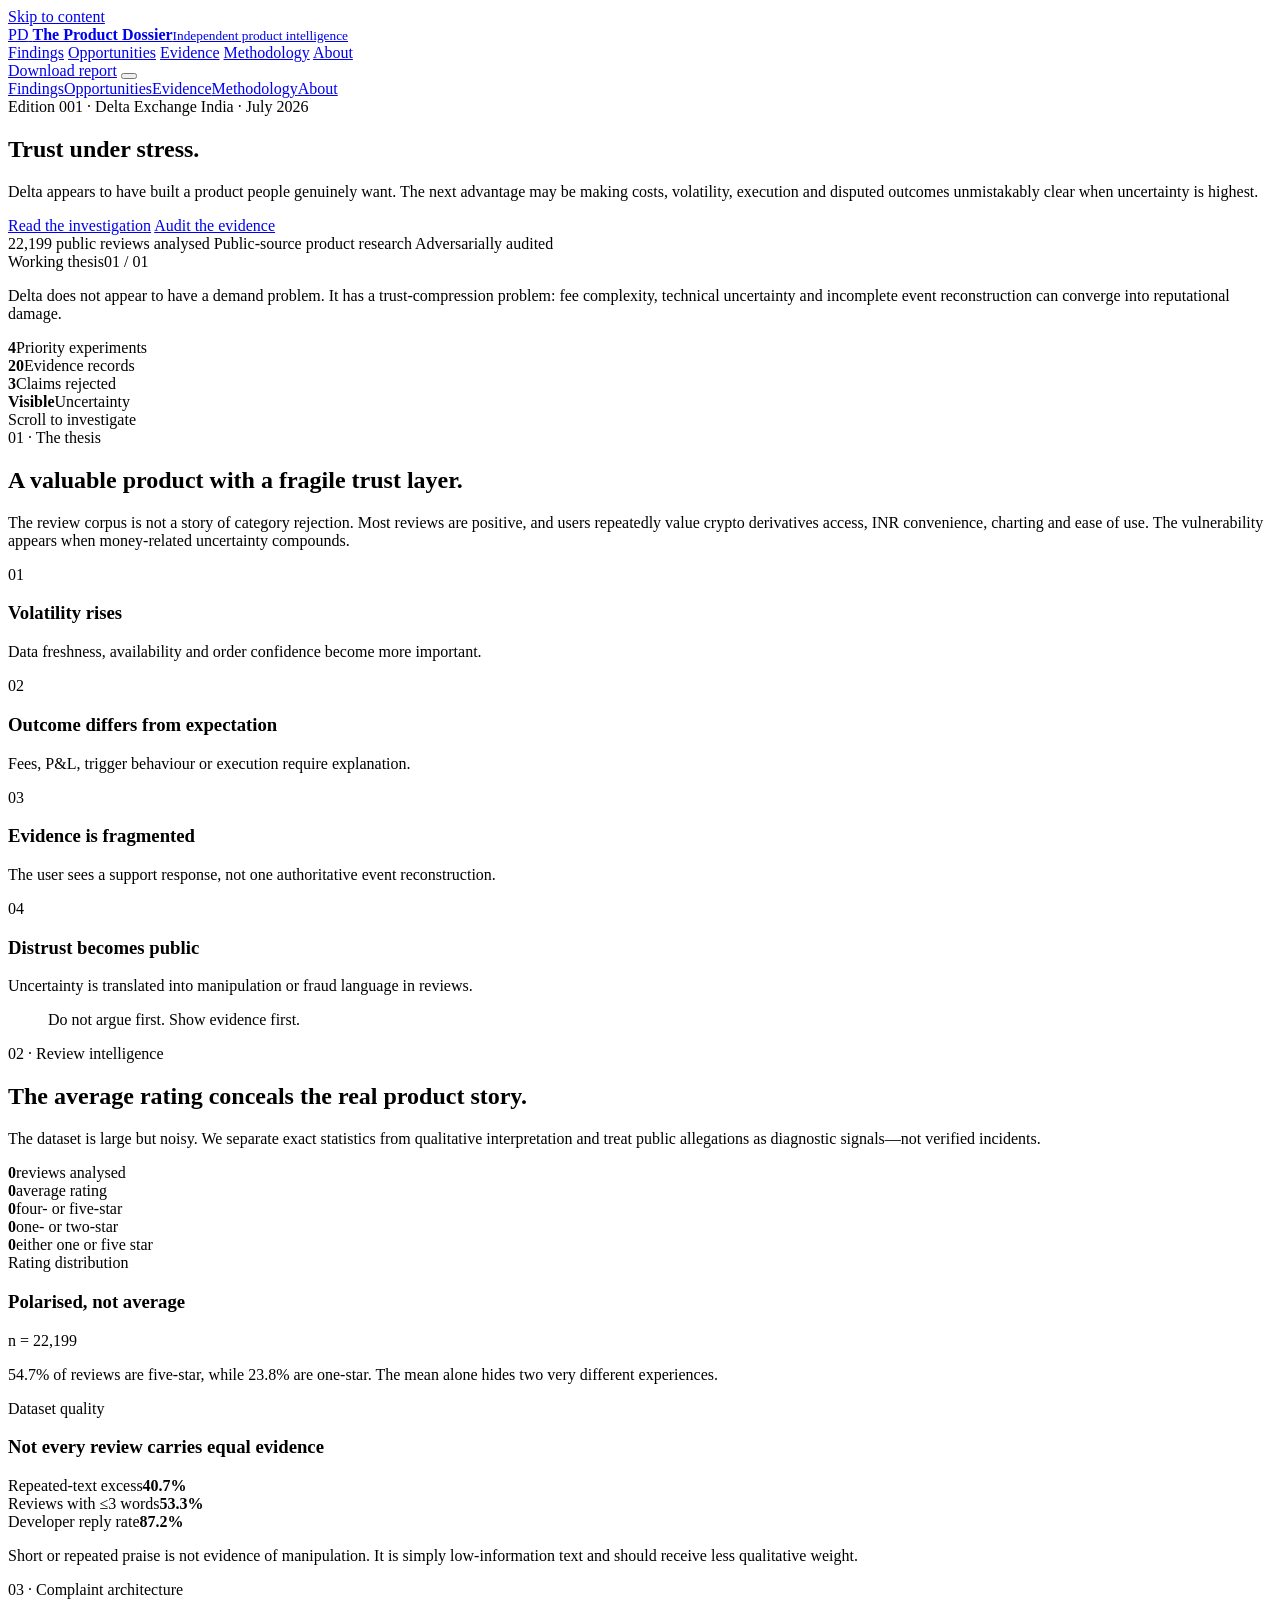
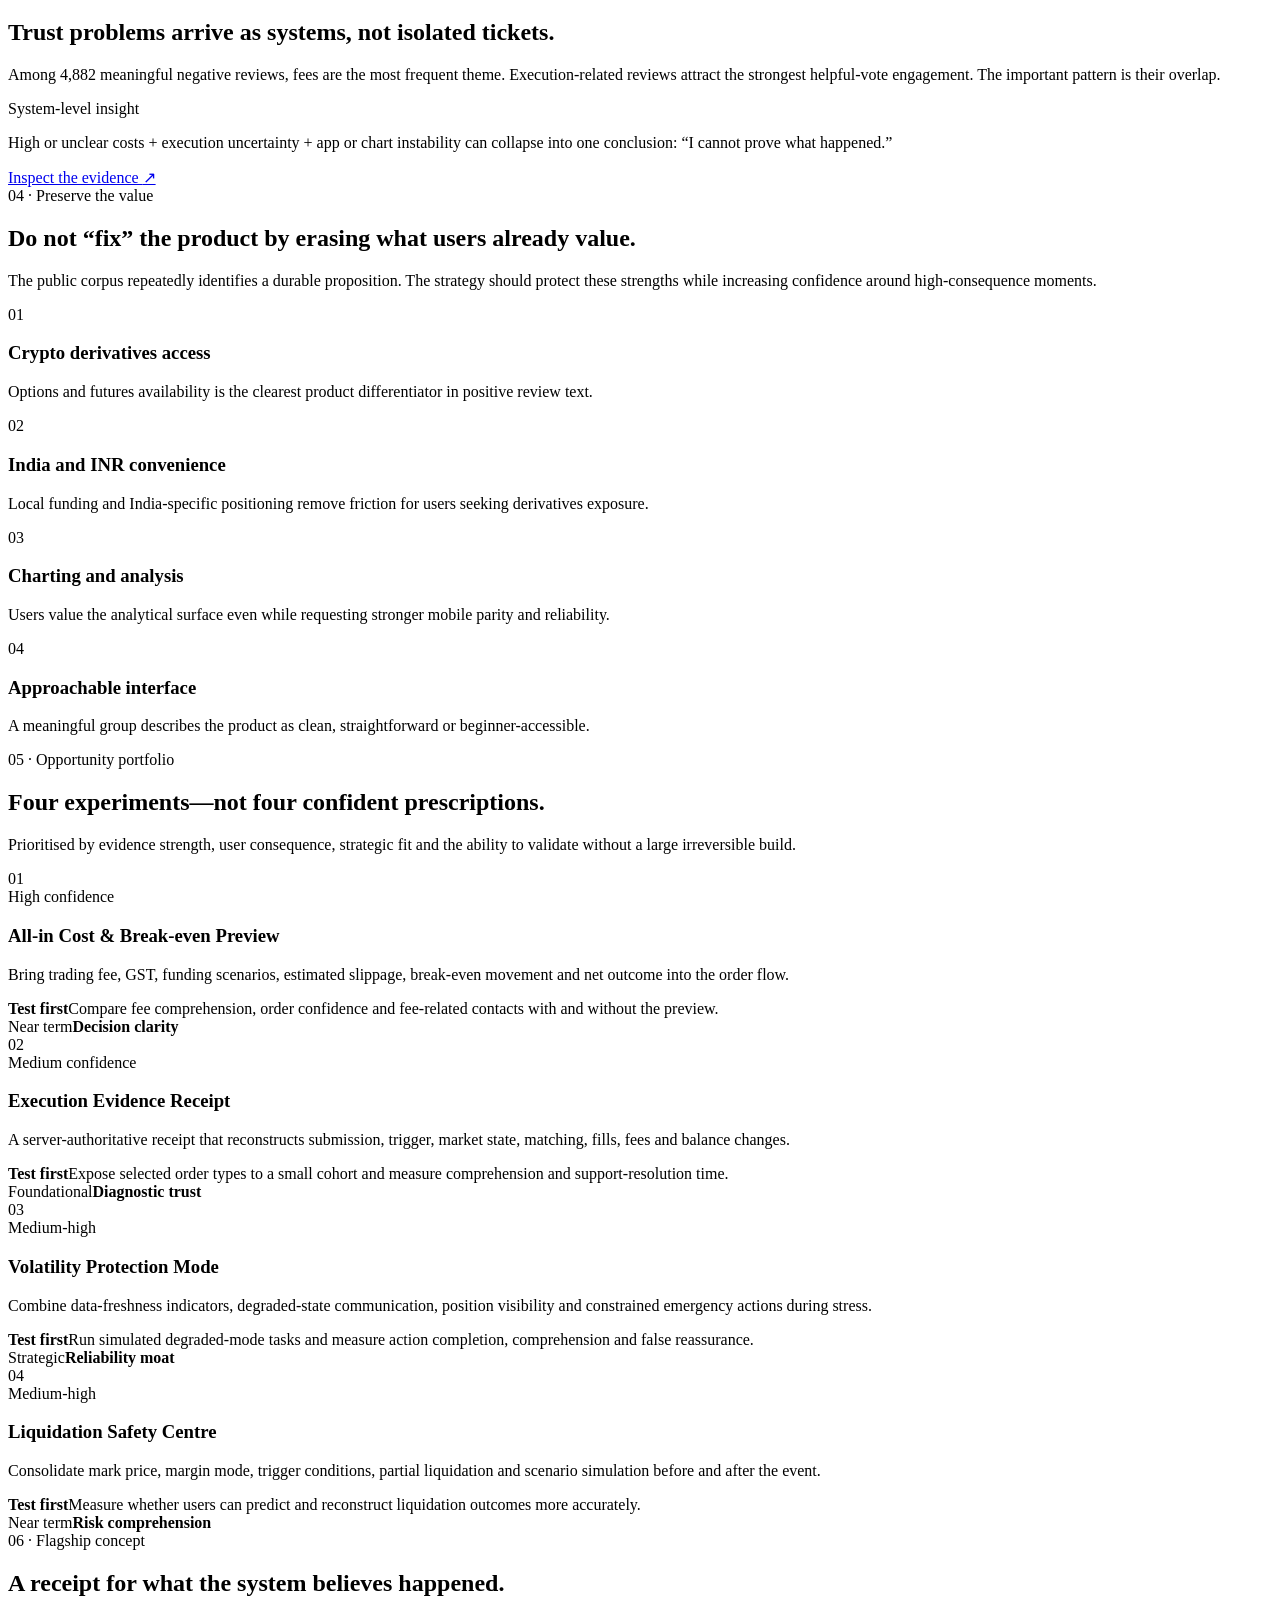
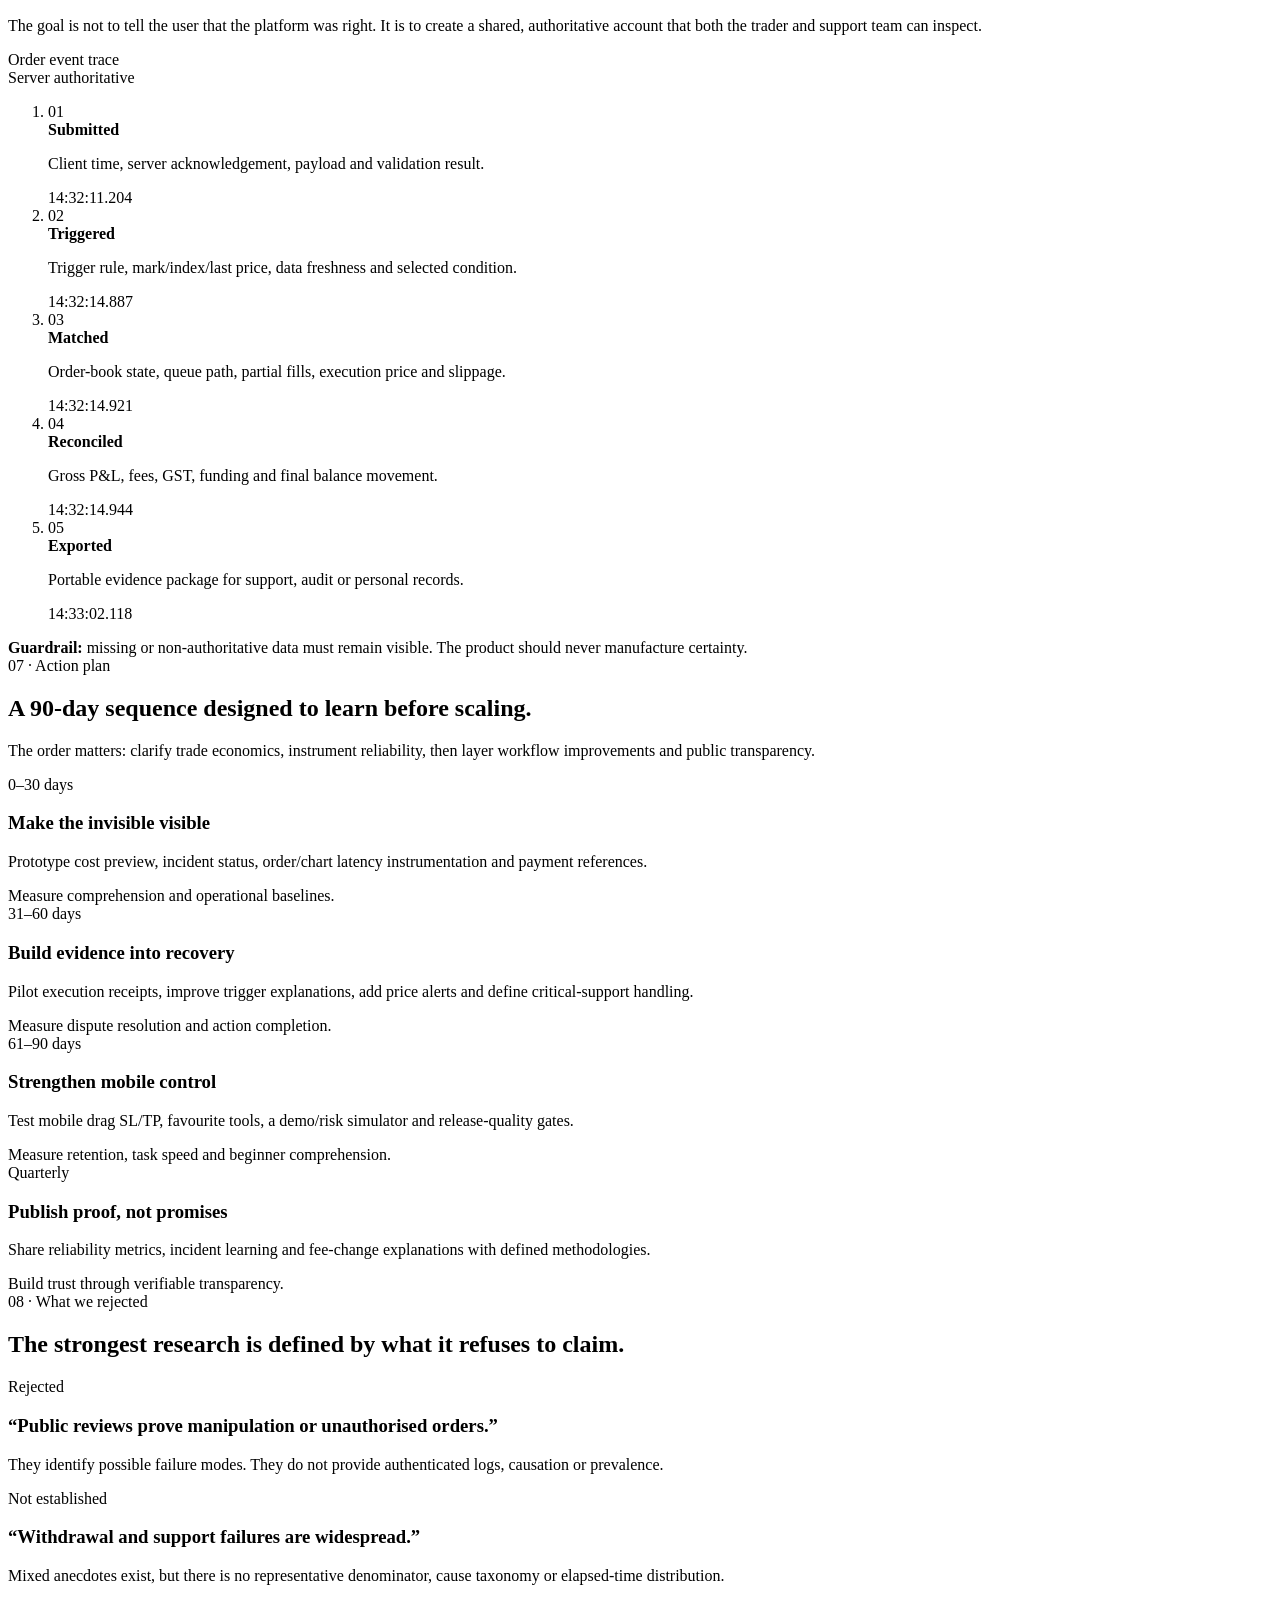
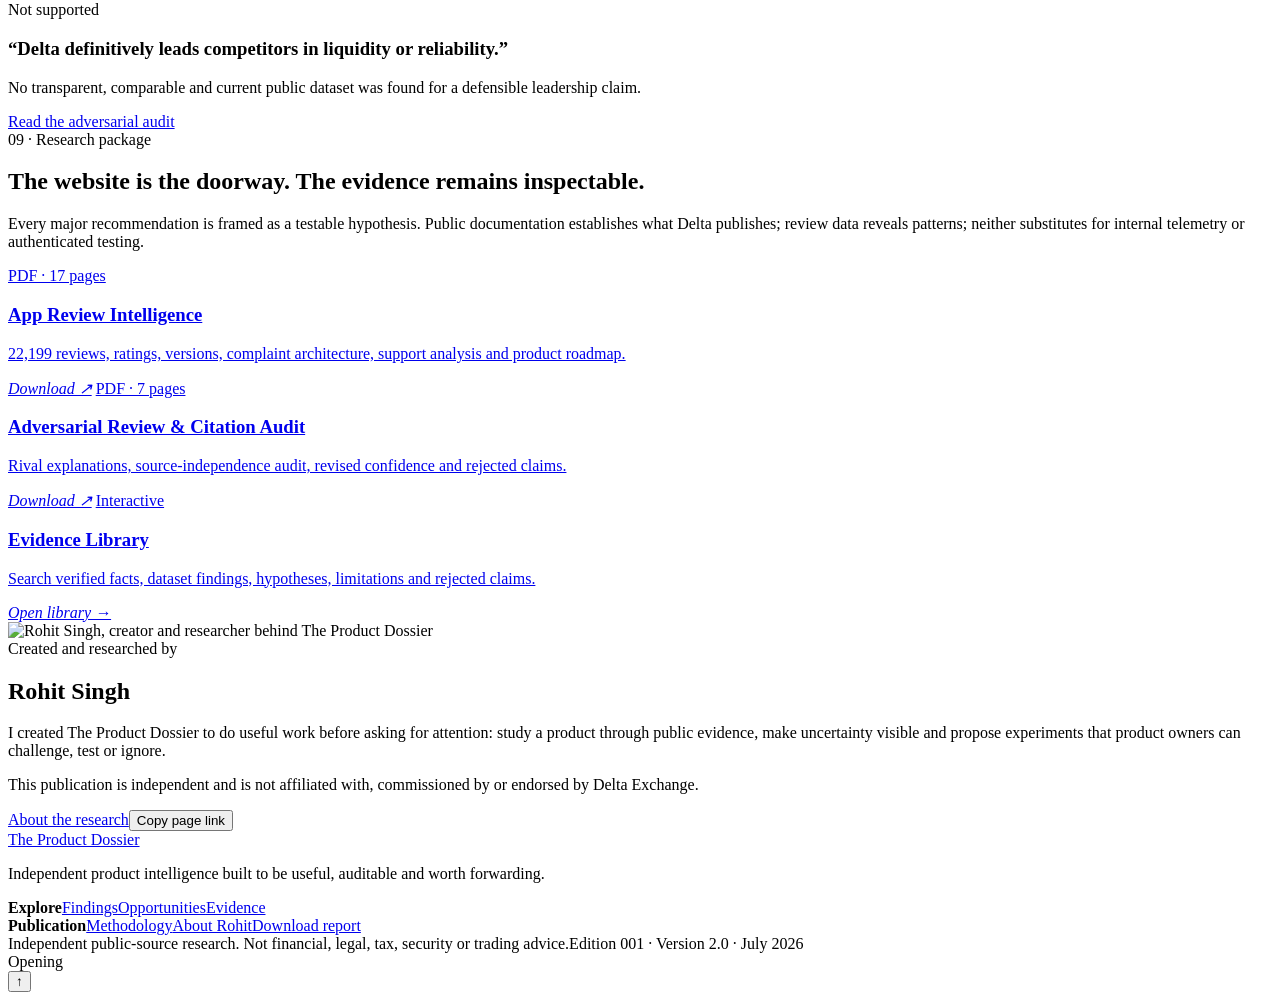
==== index.html @ c5f2a573 "Add files via upload" ====
<!doctype html>
<html lang="en">
<head>
  <meta charset="utf-8">
  <meta name="viewport" content="width=device-width, initial-scale=1">
  <title>Trust Under Stress — Delta Exchange India | The Product Dossier</title>
  <meta name="description" content="An evidence-first product investigation into Delta Exchange India: 22,199 app reviews, public product documentation and an adversarial citation audit.">
  <meta name="theme-color" content="#111416">
  <meta property="og:type" content="article">
  <meta property="og:title" content="Trust Under Stress — Delta Exchange India">
  <meta property="og:description" content="The next moat may be a trust layer that explains costs, volatility, execution and disputed outcomes.">
  <meta property="og:image" content="assets/images/social-card.jpg">
  <meta name="twitter:card" content="summary_large_image">
  <link rel="icon" href="assets/images/favicon.svg" type="image/svg+xml">
  <link rel="stylesheet" href="assets/css/styles.css">
</head>
<body class="edition-page">
  <a class="skip-link" href="#main">Skip to content</a>
  <div class="reading-progress" aria-hidden="true"><span></span></div>

  <header class="site-header" data-header>
    <div class="container header-inner">
      <a class="brand" href="index.html" aria-label="The Product Dossier home">
        <span class="brand-mark">PD</span>
        <span class="brand-copy"><strong>The Product Dossier</strong><small>Independent product intelligence</small></span>
      </a>
      <nav class="desktop-nav" aria-label="Primary navigation">
        <a href="#findings">Findings</a>
        <a href="#opportunities">Opportunities</a>
        <a href="evidence.html">Evidence</a>
        <a href="methodology.html">Methodology</a>
        <a href="about.html">About</a>
      </nav>
      <div class="header-actions">
        <a class="button button-quiet small" href="downloads/delta-exchange-app-review-intelligence.pdf">Download report</a>
        <button class="menu-button" type="button" aria-label="Open navigation" aria-expanded="false" data-menu-button><span></span><span></span></button>
      </div>
    </div>
  </header>
  <nav class="mobile-menu" aria-label="Mobile navigation" data-mobile-menu>
    <a href="#findings">Findings</a><a href="#opportunities">Opportunities</a><a href="evidence.html">Evidence</a><a href="methodology.html">Methodology</a><a href="about.html">About</a>
  </nav>

  <main id="main">
    <section class="hero hero-edition" id="top" data-section="Opening">
      <div class="hero-noise" aria-hidden="true"></div>
      <div class="hero-orbit orbit-one" aria-hidden="true"></div>
      <div class="hero-orbit orbit-two" aria-hidden="true"></div>
      <div class="container hero-grid">
        <div class="hero-copy">
          <div class="overline reveal">Edition 001 · Delta Exchange India · July 2026</div>
          <h1 class="hero-title" data-split-text>Trust under stress.</h1>
          <p class="hero-deck reveal">Delta appears to have built a product people genuinely want. The next advantage may be making costs, volatility, execution and disputed outcomes unmistakably clear when uncertainty is highest.</p>
          <div class="hero-actions reveal">
            <a class="button button-primary magnetic" href="#thesis">Read the investigation</a>
            <a class="button button-ghost" href="evidence.html">Audit the evidence</a>
          </div>
          <div class="hero-meta reveal">
            <span>22,199 public reviews analysed</span>
            <span>Public-source product research</span>
            <span>Adversarially audited</span>
          </div>
        </div>
        <aside class="hero-dossier-card reveal" aria-label="Edition summary">
          <div class="card-topline"><span>Working thesis</span><span>01 / 01</span></div>
          <p>Delta does not appear to have a demand problem. It has a trust-compression problem: fee complexity, technical uncertainty and incomplete event reconstruction can converge into reputational damage.</p>
          <div class="mini-grid">
            <div><strong>4</strong><span>Priority experiments</span></div>
            <div><strong>20</strong><span>Evidence records</span></div>
            <div><strong>3</strong><span>Claims rejected</span></div>
            <div><strong>Visible</strong><span>Uncertainty</span></div>
          </div>
        </aside>
      </div>
      <div class="scroll-cue"><span>Scroll to investigate</span><i></i></div>
    </section>

    <section class="section thesis-section" id="thesis" data-section="Thesis">
      <div class="container section-grid">
        <div class="section-label reveal">01 · The thesis</div>
        <div>
          <h2 class="display-heading reveal">A valuable product with a fragile trust layer.</h2>
          <p class="section-lede reveal">The review corpus is not a story of category rejection. Most reviews are positive, and users repeatedly value crypto derivatives access, INR convenience, charting and ease of use. The vulnerability appears when money-related uncertainty compounds.</p>
          <div class="thesis-chain" data-chain>
            <article class="chain-step reveal"><span>01</span><h3>Volatility rises</h3><p>Data freshness, availability and order confidence become more important.</p></article>
            <article class="chain-step reveal"><span>02</span><h3>Outcome differs from expectation</h3><p>Fees, P&amp;L, trigger behaviour or execution require explanation.</p></article>
            <article class="chain-step reveal"><span>03</span><h3>Evidence is fragmented</h3><p>The user sees a support response, not one authoritative event reconstruction.</p></article>
            <article class="chain-step reveal"><span>04</span><h3>Distrust becomes public</h3><p>Uncertainty is translated into manipulation or fraud language in reviews.</p></article>
          </div>
          <blockquote class="pull-quote reveal">Do not argue first. Show evidence first.</blockquote>
        </div>
      </div>
    </section>

    <section class="section data-section dark-section" id="findings" data-section="Evidence">
      <div class="container">
        <div class="section-intro split-intro">
          <div><div class="section-label light reveal">02 · Review intelligence</div><h2 class="display-heading light reveal">The average rating conceals the real product story.</h2></div>
          <p class="section-copy light-soft reveal">The dataset is large but noisy. We separate exact statistics from qualitative interpretation and treat public allegations as diagnostic signals—not verified incidents.</p>
        </div>
        <div class="stat-marquee" aria-label="Key review statistics">
          <article class="stat-card reveal"><strong data-count="22199">0</strong><span>reviews analysed</span></article>
          <article class="stat-card reveal"><strong data-count="3.69" data-decimals="2">0</strong><span>average rating</span></article>
          <article class="stat-card reveal"><strong data-count="65.7" data-suffix="%" data-decimals="1">0</strong><span>four- or five-star</span></article>
          <article class="stat-card reveal"><strong data-count="28" data-suffix="%" data-decimals="1">0</strong><span>one- or two-star</span></article>
          <article class="stat-card reveal"><strong data-count="78.4" data-suffix="%" data-decimals="1">0</strong><span>either one or five star</span></article>
        </div>

        <div class="chart-grid">
          <article class="data-card reveal">
            <div class="data-card-head"><div><span class="eyebrow">Rating distribution</span><h3>Polarised, not average</h3></div><span class="data-note">n = 22,199</span></div>
            <div class="rating-chart" data-rating-chart aria-label="Rating distribution chart"></div>
            <p>54.7% of reviews are five-star, while 23.8% are one-star. The mean alone hides two very different experiences.</p>
          </article>
          <article class="data-card reveal">
            <div class="data-card-head"><div><span class="eyebrow">Dataset quality</span><h3>Not every review carries equal evidence</h3></div></div>
            <div class="quality-meters">
              <div><span>Repeated-text excess</span><strong>40.7%</strong><i style="--value:40.7%"></i></div>
              <div><span>Reviews with ≤3 words</span><strong>53.3%</strong><i style="--value:53.3%"></i></div>
              <div><span>Developer reply rate</span><strong>87.2%</strong><i style="--value:87.2%"></i></div>
            </div>
            <p>Short or repeated praise is not evidence of manipulation. It is simply low-information text and should receive less qualitative weight.</p>
          </article>
        </div>
      </div>
    </section>

    <section class="section complaint-section" data-section="Complaint map">
      <div class="container section-grid">
        <div class="section-label reveal">03 · Complaint architecture</div>
        <div>
          <h2 class="display-heading reveal">Trust problems arrive as systems, not isolated tickets.</h2>
          <p class="section-lede reveal">Among 4,882 meaningful negative reviews, fees are the most frequent theme. Execution-related reviews attract the strongest helpful-vote engagement. The important pattern is their overlap.</p>
          <div class="complaint-layout">
            <div class="complaint-bars reveal" data-complaint-chart></div>
            <aside class="system-insight reveal">
              <span class="eyebrow">System-level insight</span>
              <p>High or unclear costs + execution uncertainty + app or chart instability can collapse into one conclusion: “I cannot prove what happened.”</p>
              <a href="evidence.html?category=Dataset" class="text-link">Inspect the evidence <span>↗</span></a>
            </aside>
          </div>
        </div>
      </div>
    </section>

    <section class="section strengths-section" data-section="Strengths">
      <div class="container">
        <div class="section-intro split-intro">
          <div><div class="section-label reveal">04 · Preserve the value</div><h2 class="display-heading reveal">Do not “fix” the product by erasing what users already value.</h2></div>
          <p class="section-copy reveal">The public corpus repeatedly identifies a durable proposition. The strategy should protect these strengths while increasing confidence around high-consequence moments.</p>
        </div>
        <div class="strength-grid">
          <article class="strength-card reveal"><span>01</span><h3>Crypto derivatives access</h3><p>Options and futures availability is the clearest product differentiator in positive review text.</p></article>
          <article class="strength-card reveal"><span>02</span><h3>India and INR convenience</h3><p>Local funding and India-specific positioning remove friction for users seeking derivatives exposure.</p></article>
          <article class="strength-card reveal"><span>03</span><h3>Charting and analysis</h3><p>Users value the analytical surface even while requesting stronger mobile parity and reliability.</p></article>
          <article class="strength-card reveal"><span>04</span><h3>Approachable interface</h3><p>A meaningful group describes the product as clean, straightforward or beginner-accessible.</p></article>
        </div>
      </div>
    </section>

    <section class="section opportunities-section dark-section" id="opportunities" data-section="Opportunities">
      <div class="container">
        <div class="section-intro split-intro">
          <div><div class="section-label light reveal">05 · Opportunity portfolio</div><h2 class="display-heading light reveal">Four experiments—not four confident prescriptions.</h2></div>
          <p class="section-copy light-soft reveal">Prioritised by evidence strength, user consequence, strategic fit and the ability to validate without a large irreversible build.</p>
        </div>
        <div class="opportunity-stack">
          <article class="opportunity-card reveal" data-accent="copper">
            <div class="opp-number">01</div>
            <div class="opp-copy"><div class="confidence-pill high">High confidence</div><h3>All-in Cost &amp; Break-even Preview</h3><p>Bring trading fee, GST, funding scenarios, estimated slippage, break-even movement and net outcome into the order flow.</p><div class="opp-test"><strong>Test first</strong><span>Compare fee comprehension, order confidence and fee-related contacts with and without the preview.</span></div></div>
            <aside><span>Near term</span><strong>Decision clarity</strong></aside>
          </article>
          <article class="opportunity-card reveal" data-accent="teal" id="integrity-receipt">
            <div class="opp-number">02</div>
            <div class="opp-copy"><div class="confidence-pill medium">Medium confidence</div><h3>Execution Evidence Receipt</h3><p>A server-authoritative receipt that reconstructs submission, trigger, market state, matching, fills, fees and balance changes.</p><div class="opp-test"><strong>Test first</strong><span>Expose selected order types to a small cohort and measure comprehension and support-resolution time.</span></div></div>
            <aside><span>Foundational</span><strong>Diagnostic trust</strong></aside>
          </article>
          <article class="opportunity-card reveal" data-accent="blue">
            <div class="opp-number">03</div>
            <div class="opp-copy"><div class="confidence-pill medium-high">Medium-high</div><h3>Volatility Protection Mode</h3><p>Combine data-freshness indicators, degraded-state communication, position visibility and constrained emergency actions during stress.</p><div class="opp-test"><strong>Test first</strong><span>Run simulated degraded-mode tasks and measure action completion, comprehension and false reassurance.</span></div></div>
            <aside><span>Strategic</span><strong>Reliability moat</strong></aside>
          </article>
          <article class="opportunity-card reveal" data-accent="amber">
            <div class="opp-number">04</div>
            <div class="opp-copy"><div class="confidence-pill medium-high">Medium-high</div><h3>Liquidation Safety Centre</h3><p>Consolidate mark price, margin mode, trigger conditions, partial liquidation and scenario simulation before and after the event.</p><div class="opp-test"><strong>Test first</strong><span>Measure whether users can predict and reconstruct liquidation outcomes more accurately.</span></div></div>
            <aside><span>Near term</span><strong>Risk comprehension</strong></aside>
          </article>
        </div>
      </div>
    </section>

    <section class="section receipt-section" data-section="Flagship concept">
      <div class="container section-grid">
        <div class="section-label reveal">06 · Flagship concept</div>
        <div>
          <h2 class="display-heading reveal">A receipt for what the system believes happened.</h2>
          <p class="section-lede reveal">The goal is not to tell the user that the platform was right. It is to create a shared, authoritative account that both the trader and support team can inspect.</p>
          <div class="receipt-demo reveal" data-receipt>
            <div class="receipt-head"><div><span class="status-dot"></span>Order event trace</div><span>Server authoritative</span></div>
            <ol class="receipt-timeline">
              <li><span>01</span><div><strong>Submitted</strong><p>Client time, server acknowledgement, payload and validation result.</p></div><time>14:32:11.204</time></li>
              <li><span>02</span><div><strong>Triggered</strong><p>Trigger rule, mark/index/last price, data freshness and selected condition.</p></div><time>14:32:14.887</time></li>
              <li><span>03</span><div><strong>Matched</strong><p>Order-book state, queue path, partial fills, execution price and slippage.</p></div><time>14:32:14.921</time></li>
              <li><span>04</span><div><strong>Reconciled</strong><p>Gross P&amp;L, fees, GST, funding and final balance movement.</p></div><time>14:32:14.944</time></li>
              <li><span>05</span><div><strong>Exported</strong><p>Portable evidence package for support, audit or personal records.</p></div><time>14:33:02.118</time></li>
            </ol>
          </div>
          <div class="concept-guardrail reveal"><strong>Guardrail:</strong> missing or non-authoritative data must remain visible. The product should never manufacture certainty.</div>
        </div>
      </div>
    </section>

    <section class="section roadmap-section" data-section="Roadmap">
      <div class="container">
        <div class="section-intro split-intro">
          <div><div class="section-label reveal">07 · Action plan</div><h2 class="display-heading reveal">A 90-day sequence designed to learn before scaling.</h2></div>
          <p class="section-copy reveal">The order matters: clarify trade economics, instrument reliability, then layer workflow improvements and public transparency.</p>
        </div>
        <div class="roadmap">
          <article class="roadmap-row reveal"><span class="roadmap-time">0–30 days</span><div><h3>Make the invisible visible</h3><p>Prototype cost preview, incident status, order/chart latency instrumentation and payment references.</p></div><aside>Measure comprehension and operational baselines.</aside></article>
          <article class="roadmap-row reveal"><span class="roadmap-time">31–60 days</span><div><h3>Build evidence into recovery</h3><p>Pilot execution receipts, improve trigger explanations, add price alerts and define critical-support handling.</p></div><aside>Measure dispute resolution and action completion.</aside></article>
          <article class="roadmap-row reveal"><span class="roadmap-time">61–90 days</span><div><h3>Strengthen mobile control</h3><p>Test mobile drag SL/TP, favourite tools, a demo/risk simulator and release-quality gates.</p></div><aside>Measure retention, task speed and beginner comprehension.</aside></article>
          <article class="roadmap-row reveal"><span class="roadmap-time">Quarterly</span><div><h3>Publish proof, not promises</h3><p>Share reliability metrics, incident learning and fee-change explanations with defined methodologies.</p></div><aside>Build trust through verifiable transparency.</aside></article>
        </div>
      </div>
    </section>

    <section class="section restraint-section dark-section" data-section="Restraint">
      <div class="container section-grid">
        <div class="section-label light reveal">08 · What we rejected</div>
        <div>
          <h2 class="display-heading light reveal">The strongest research is defined by what it refuses to claim.</h2>
          <div class="rejection-grid">
            <article class="rejection-card reveal"><span>Rejected</span><h3>“Public reviews prove manipulation or unauthorised orders.”</h3><p>They identify possible failure modes. They do not provide authenticated logs, causation or prevalence.</p></article>
            <article class="rejection-card reveal"><span>Not established</span><h3>“Withdrawal and support failures are widespread.”</h3><p>Mixed anecdotes exist, but there is no representative denominator, cause taxonomy or elapsed-time distribution.</p></article>
            <article class="rejection-card reveal"><span>Not supported</span><h3>“Delta definitively leads competitors in liquidity or reliability.”</h3><p>No transparent, comparable and current public dataset was found for a defensible leadership claim.</p></article>
          </div>
          <a class="button button-ghost light-button" href="downloads/delta-exchange-adversarial-audit.pdf">Read the adversarial audit</a>
        </div>
      </div>
    </section>

    <section class="section research-package" data-section="Downloads">
      <div class="container">
        <div class="section-intro split-intro">
          <div><div class="section-label reveal">09 · Research package</div><h2 class="display-heading reveal">The website is the doorway. The evidence remains inspectable.</h2></div>
          <p class="section-copy reveal">Every major recommendation is framed as a testable hypothesis. Public documentation establishes what Delta publishes; review data reveals patterns; neither substitutes for internal telemetry or authenticated testing.</p>
        </div>
        <div class="download-grid">
          <a class="download-card reveal" href="downloads/delta-exchange-app-review-intelligence.pdf"><span>PDF · 17 pages</span><h3>App Review Intelligence</h3><p>22,199 reviews, ratings, versions, complaint architecture, support analysis and product roadmap.</p><i>Download ↗</i></a>
          <a class="download-card reveal" href="downloads/delta-exchange-adversarial-audit.pdf"><span>PDF · 7 pages</span><h3>Adversarial Review &amp; Citation Audit</h3><p>Rival explanations, source-independence audit, revised confidence and rejected claims.</p><i>Download ↗</i></a>
          <a class="download-card reveal" href="evidence.html"><span>Interactive</span><h3>Evidence Library</h3><p>Search verified facts, dataset findings, hypotheses, limitations and rejected claims.</p><i>Open library →</i></a>
        </div>
      </div>
    </section>

    <section class="section author-section" data-section="Author">
      <div class="container author-grid">
        <div class="author-image-wrap reveal"><img src="assets/images/rohit-singh.webp" alt="Rohit Singh, creator and researcher behind The Product Dossier" loading="lazy"></div>
        <div class="author-copy reveal">
          <div class="section-label">Created and researched by</div>
          <h2>Rohit Singh</h2>
          <p>I created The Product Dossier to do useful work before asking for attention: study a product through public evidence, make uncertainty visible and propose experiments that product owners can challenge, test or ignore.</p>
          <p class="author-note">This publication is independent and is not affiliated with, commissioned by or endorsed by Delta Exchange.</p>
          <div class="author-actions"><a class="button button-primary" href="about.html">About the research</a><button class="button button-quiet" type="button" data-copy-link>Copy page link</button></div>
        </div>
      </div>
    </section>
  </main>

  <footer class="site-footer">
    <div class="container footer-grid">
      <div><a class="footer-brand" href="index.html">The Product Dossier</a><p>Independent product intelligence built to be useful, auditable and worth forwarding.</p></div>
      <div><strong>Explore</strong><a href="#findings">Findings</a><a href="#opportunities">Opportunities</a><a href="evidence.html">Evidence</a></div>
      <div><strong>Publication</strong><a href="methodology.html">Methodology</a><a href="about.html">About Rohit</a><a href="downloads/delta-exchange-app-review-intelligence.pdf">Download report</a></div>
    </div>
    <div class="container footer-bottom"><span>Independent public-source research. Not financial, legal, tax, security or trading advice.</span><span>Edition 001 · Version 2.0 · July 2026</span></div>
  </footer>

  <aside class="section-indicator" aria-hidden="true"><span data-section-name>Opening</span><i></i></aside>
  <button class="back-to-top" type="button" aria-label="Back to top" data-back-to-top>↑</button>

  <script src="data/metrics.js"></script>
  <script src="assets/js/app.js"></script>
</body>
</html>
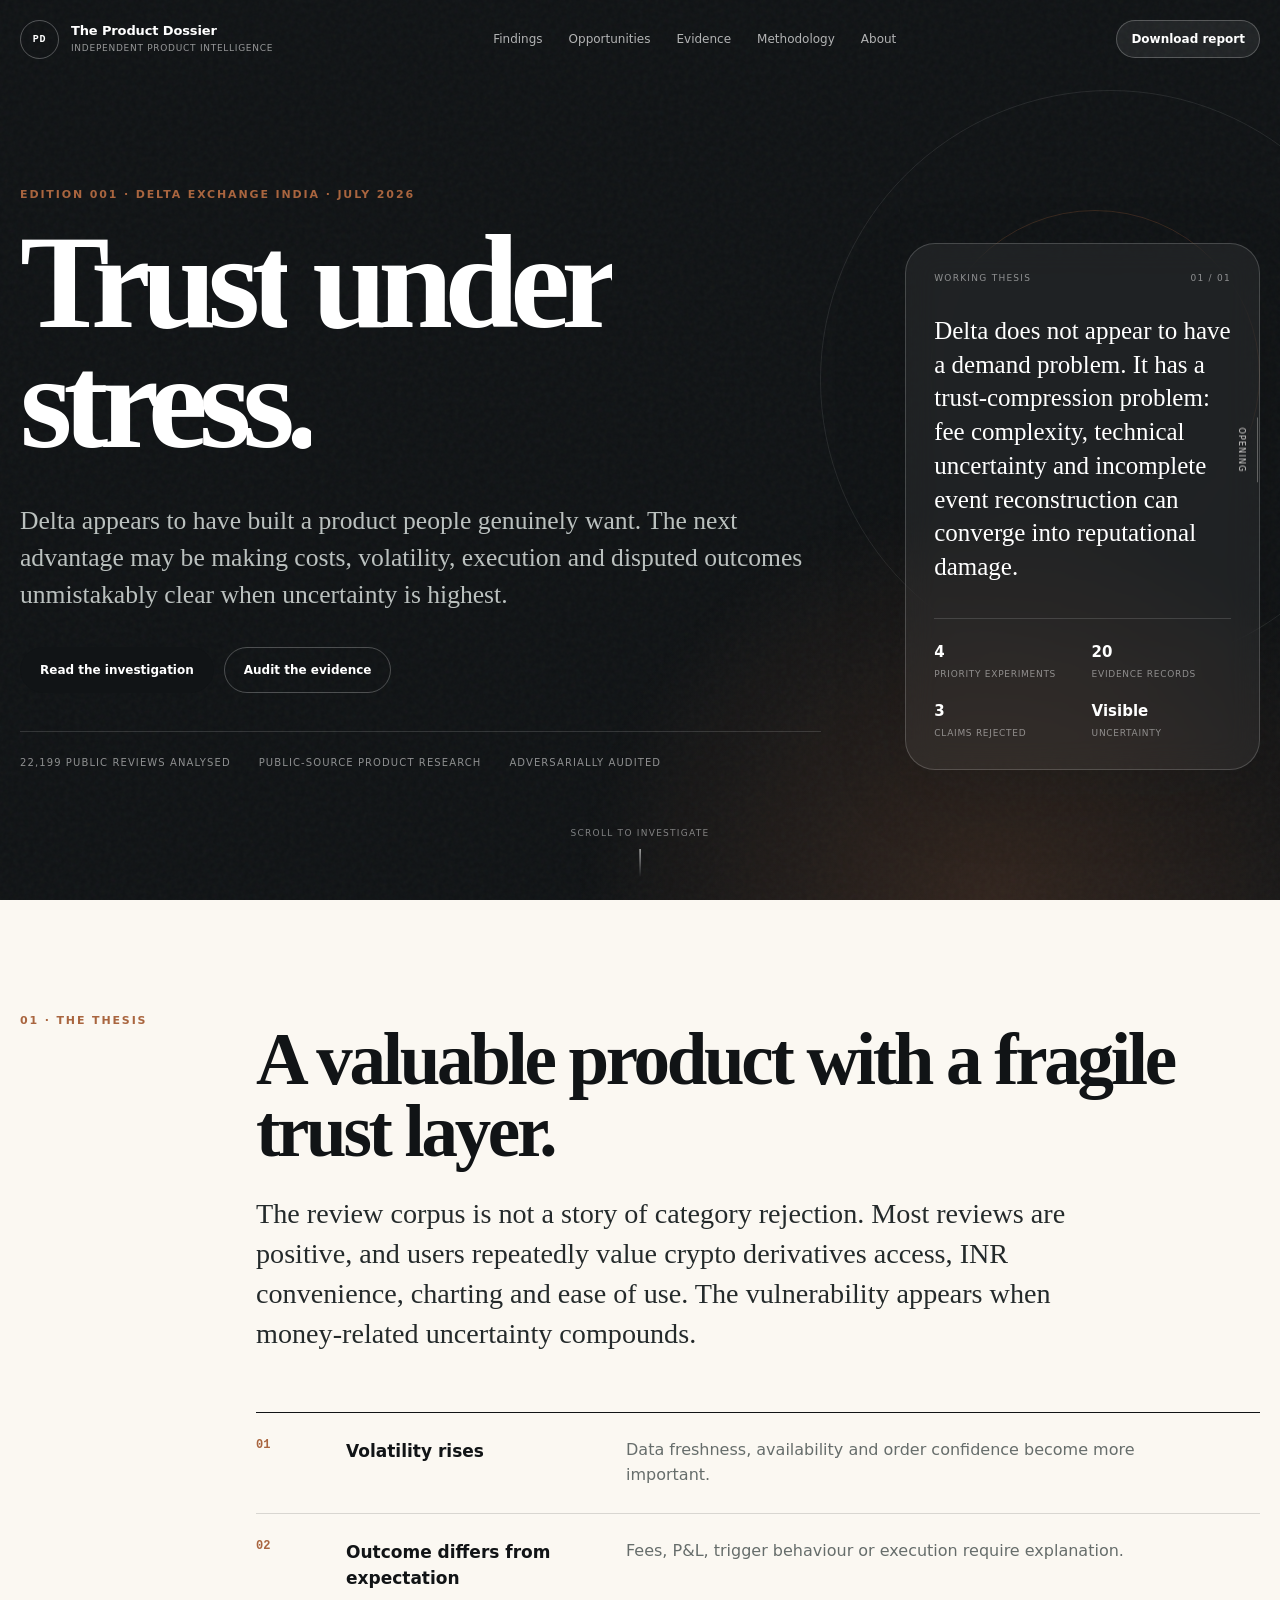
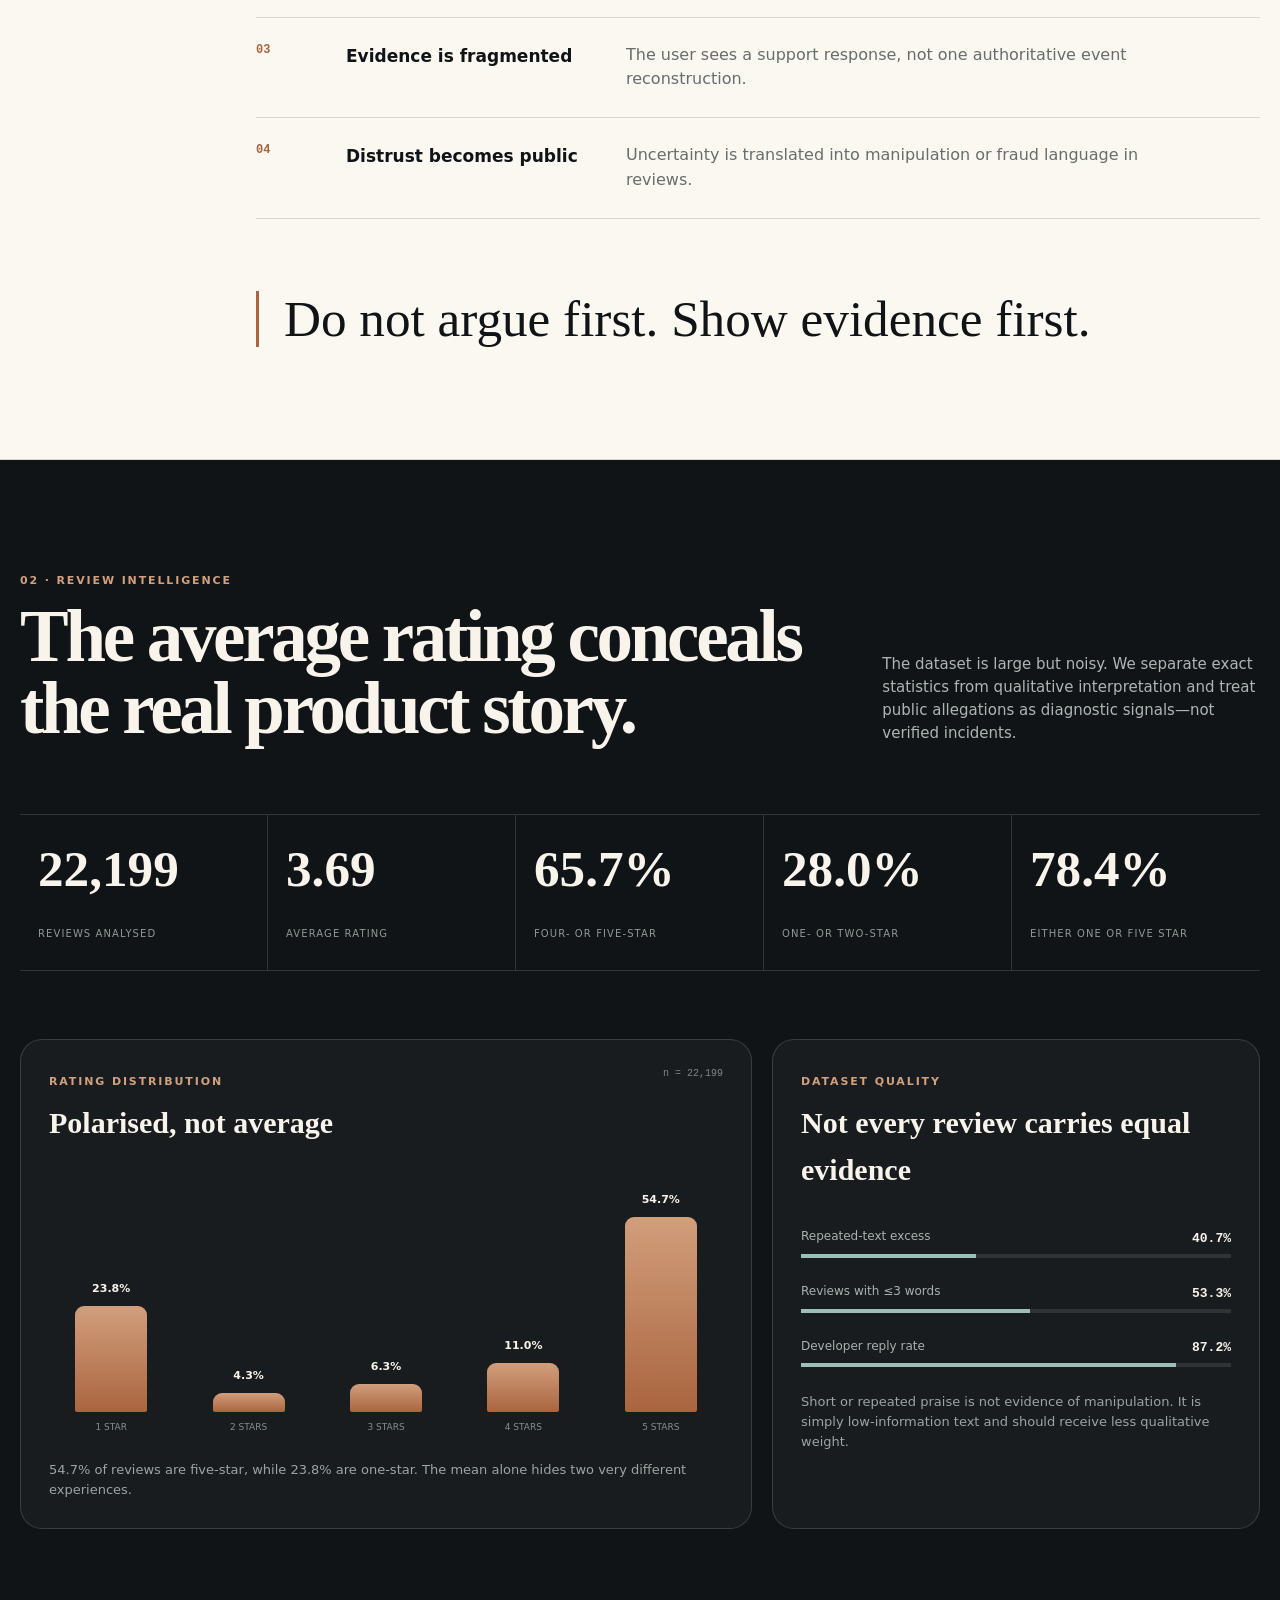
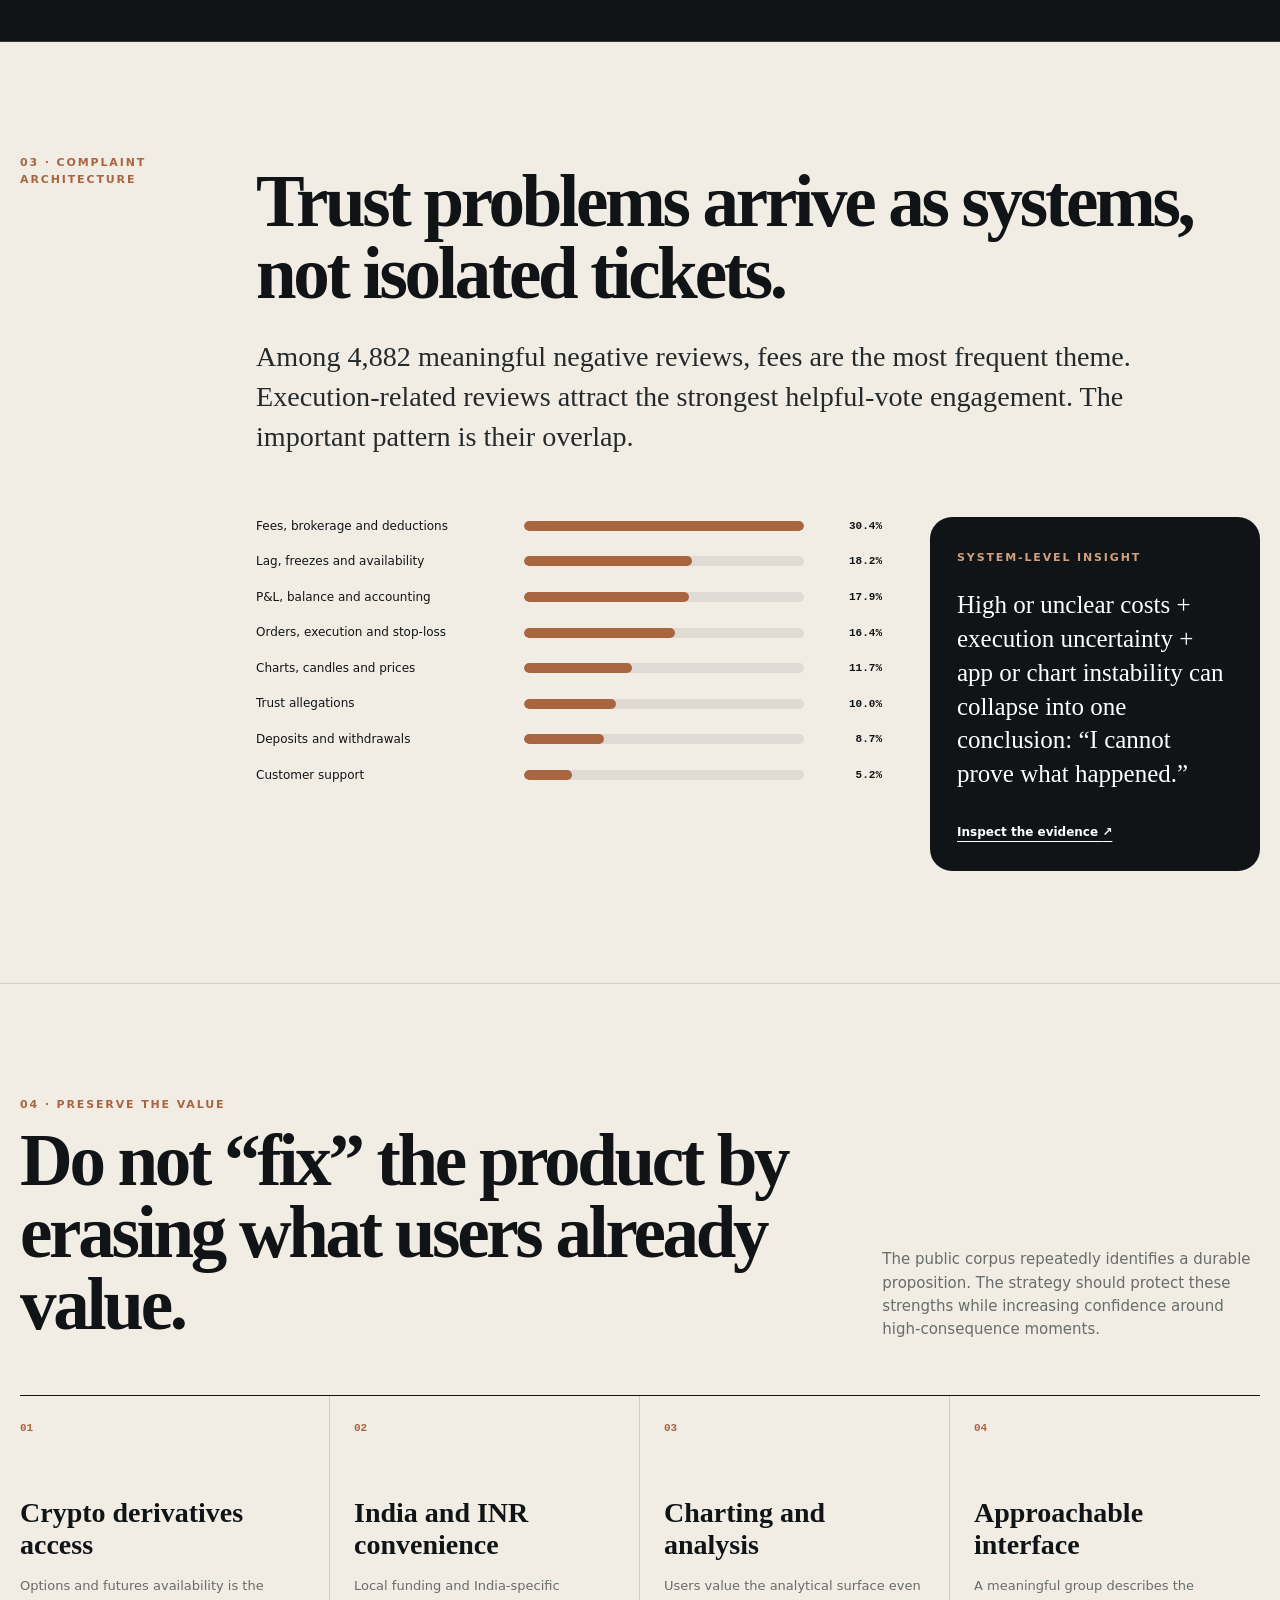
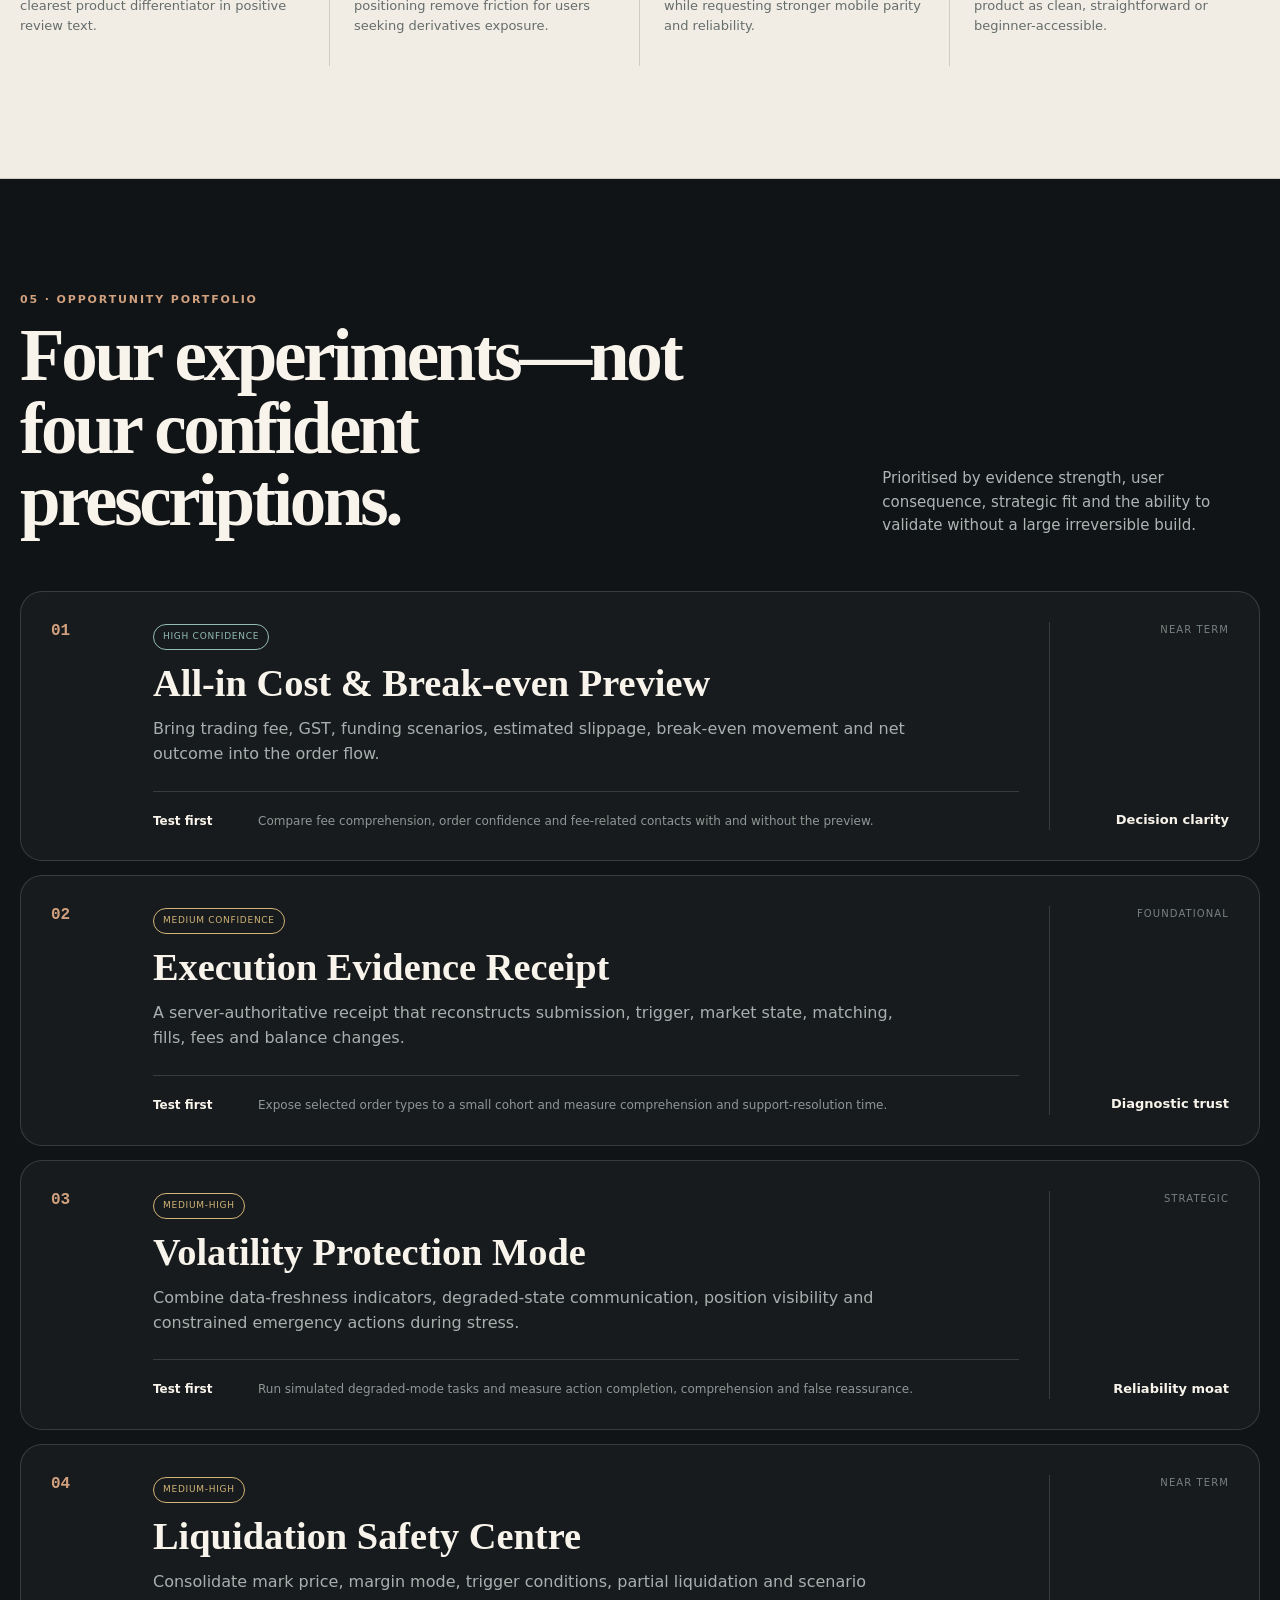
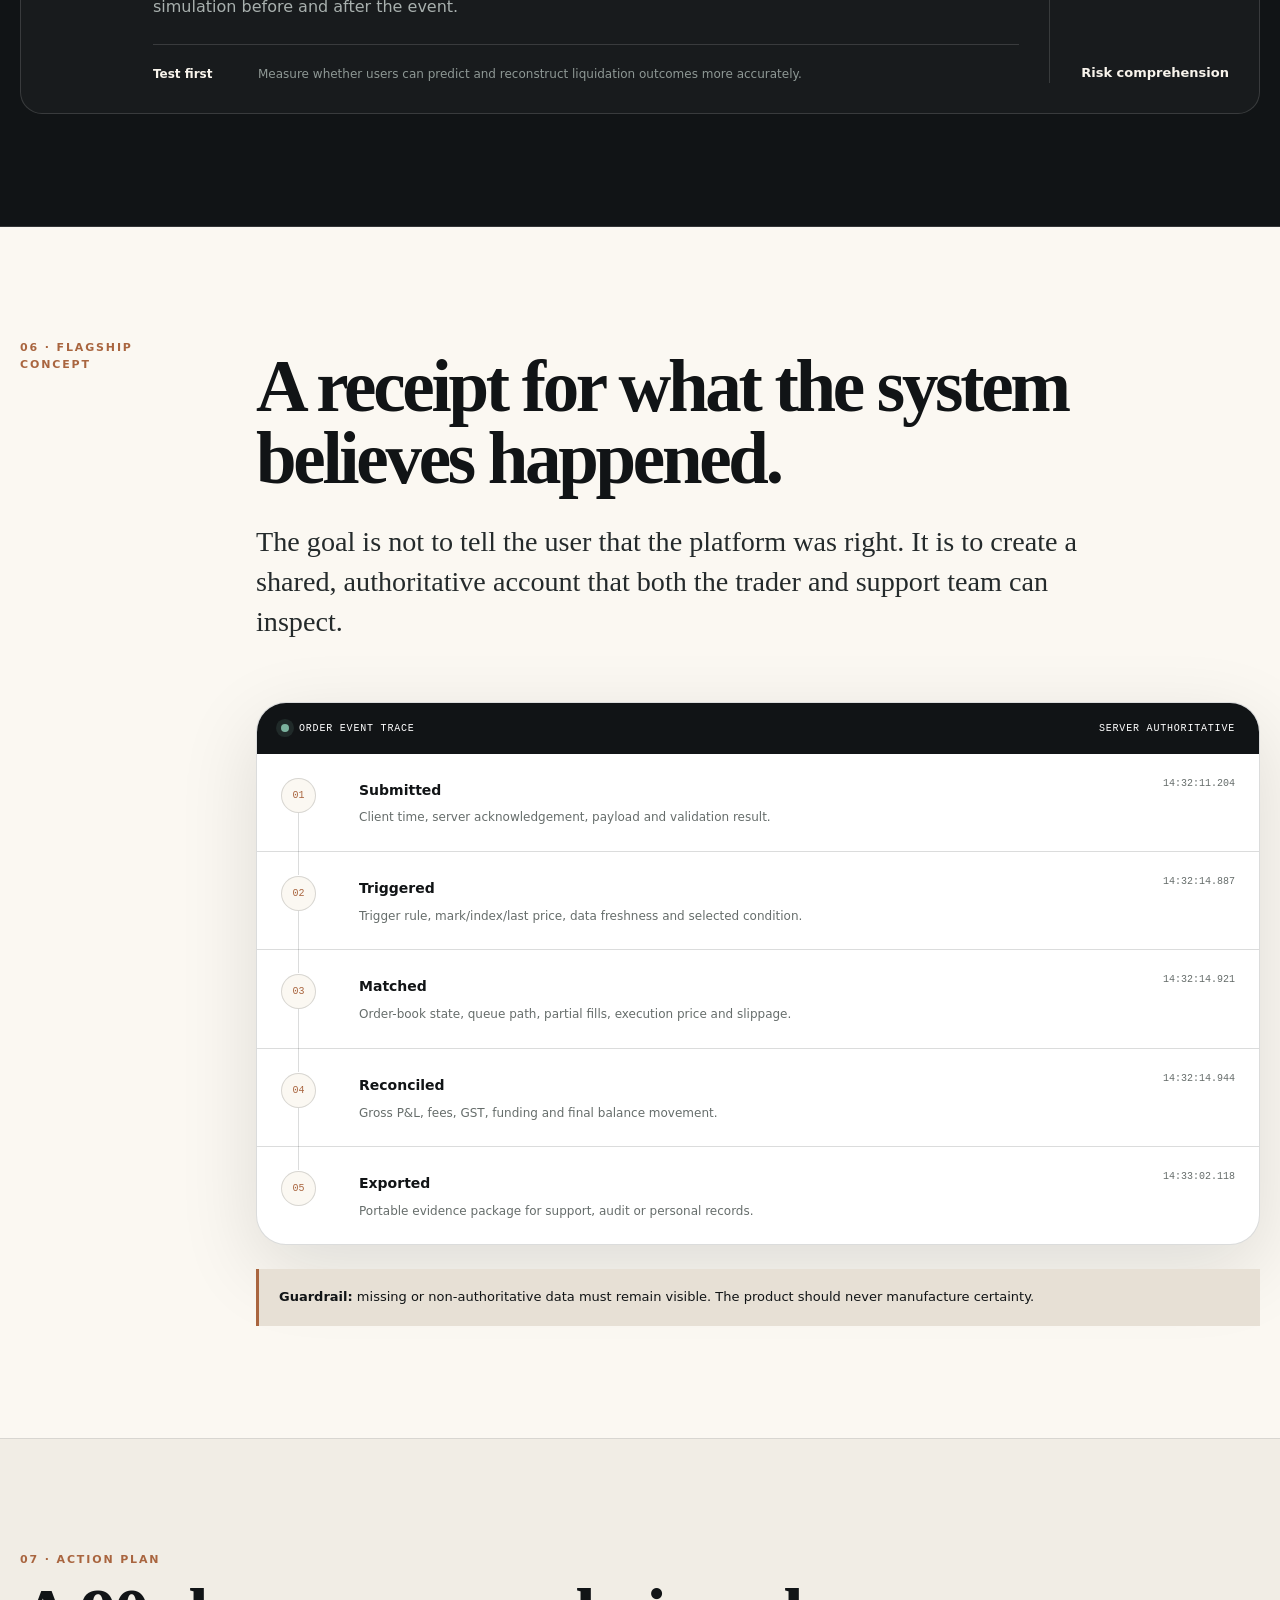
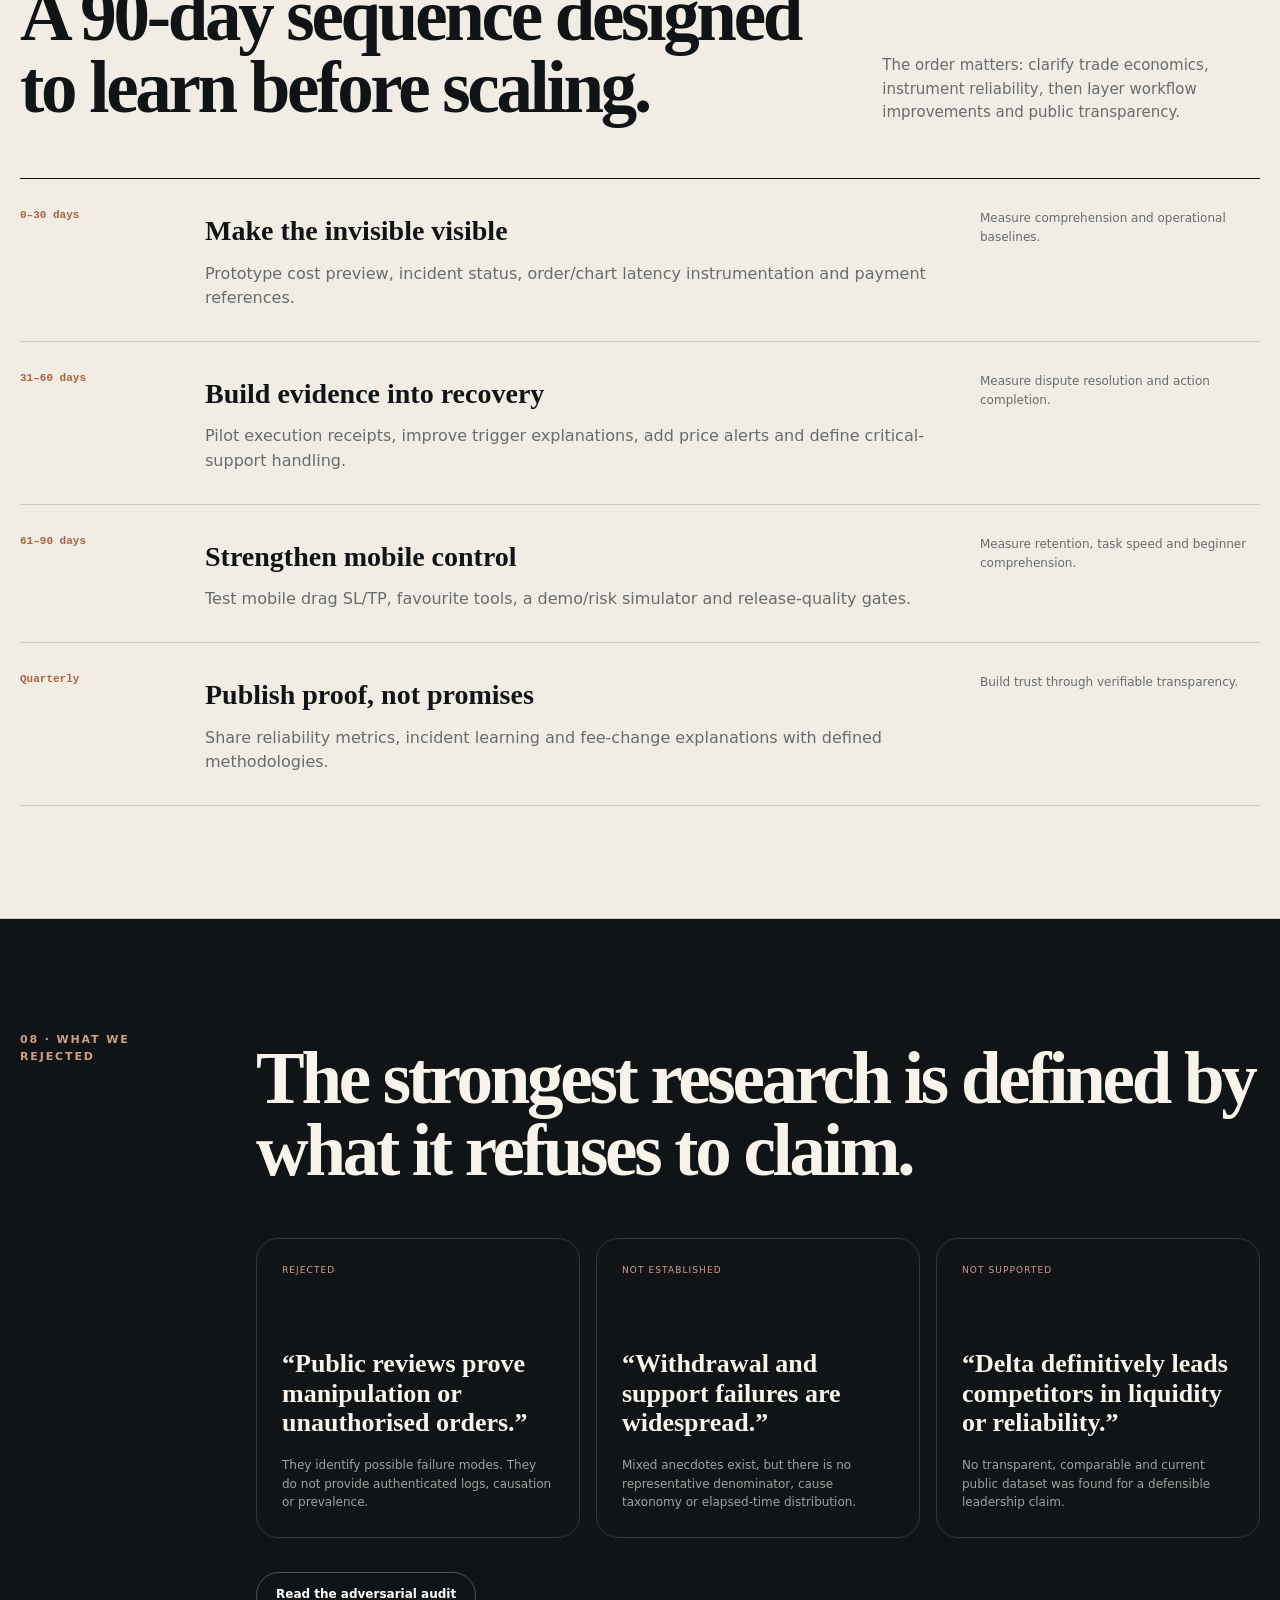
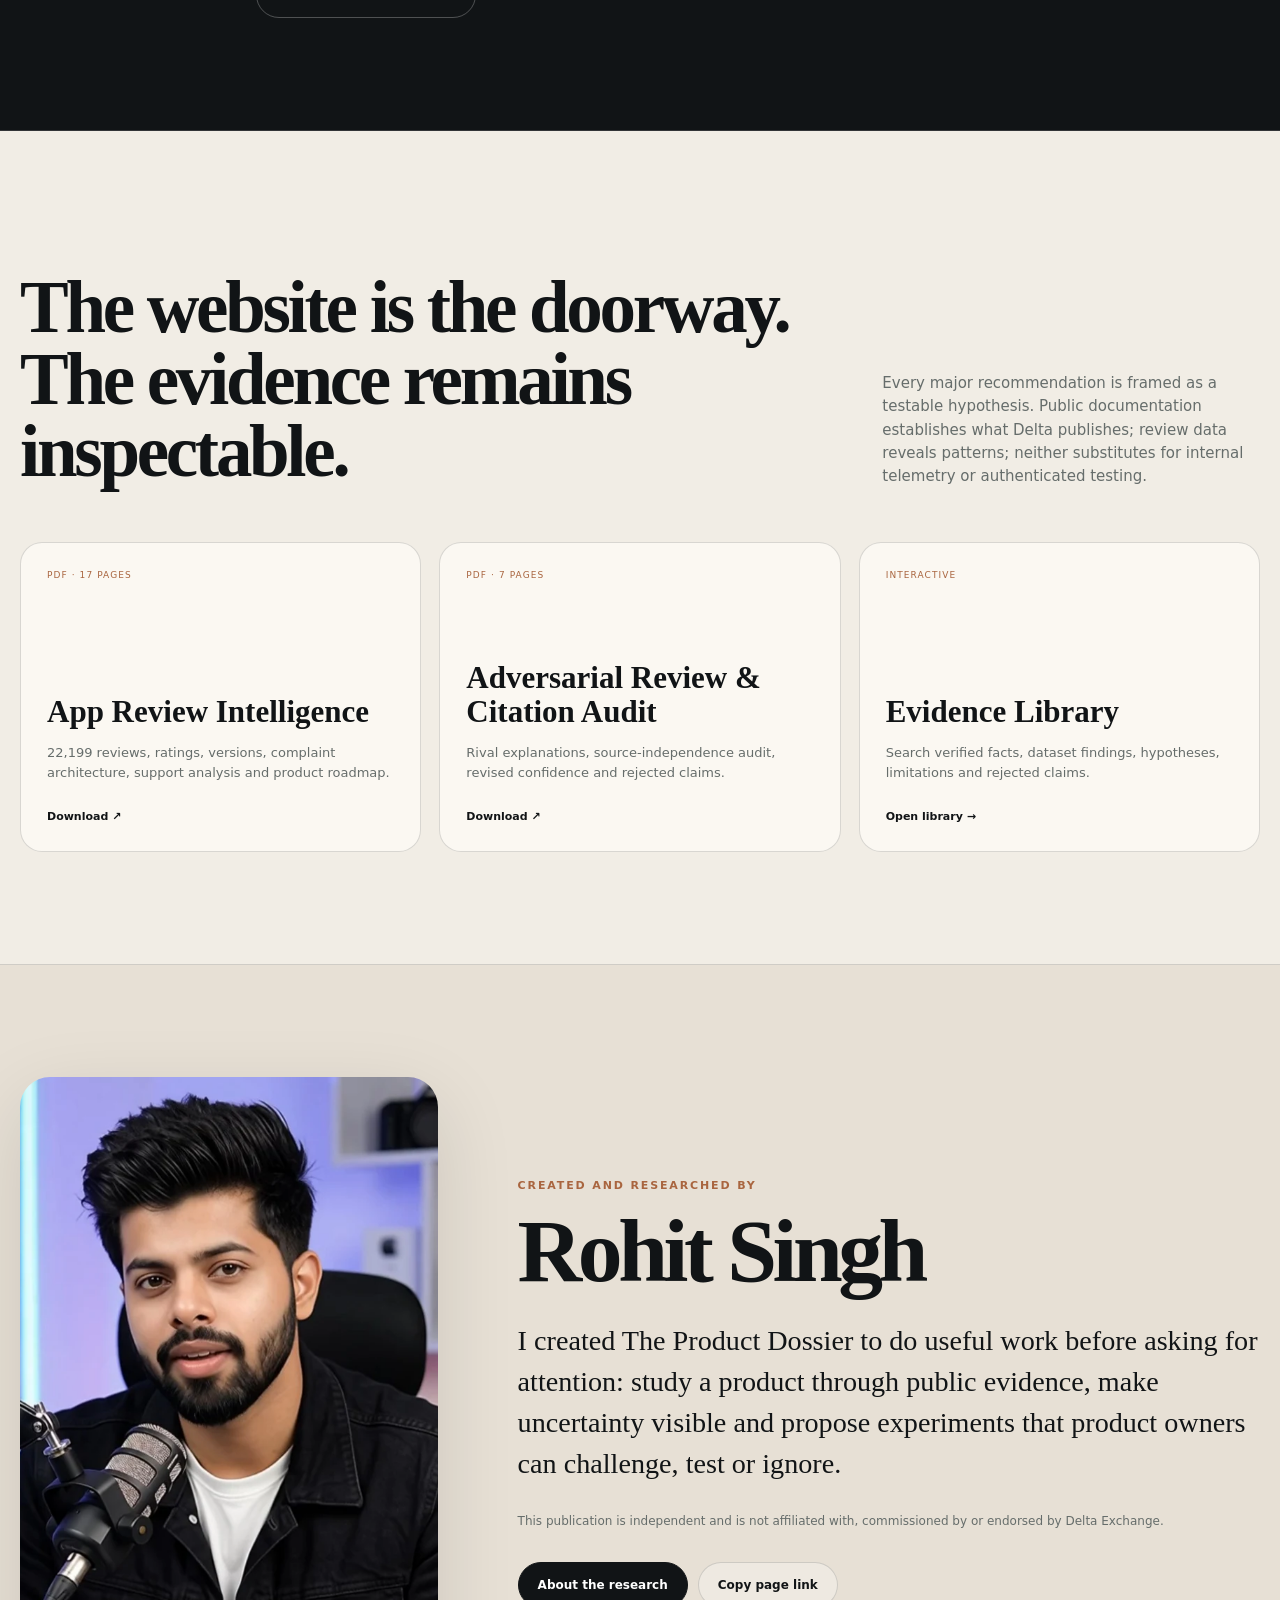
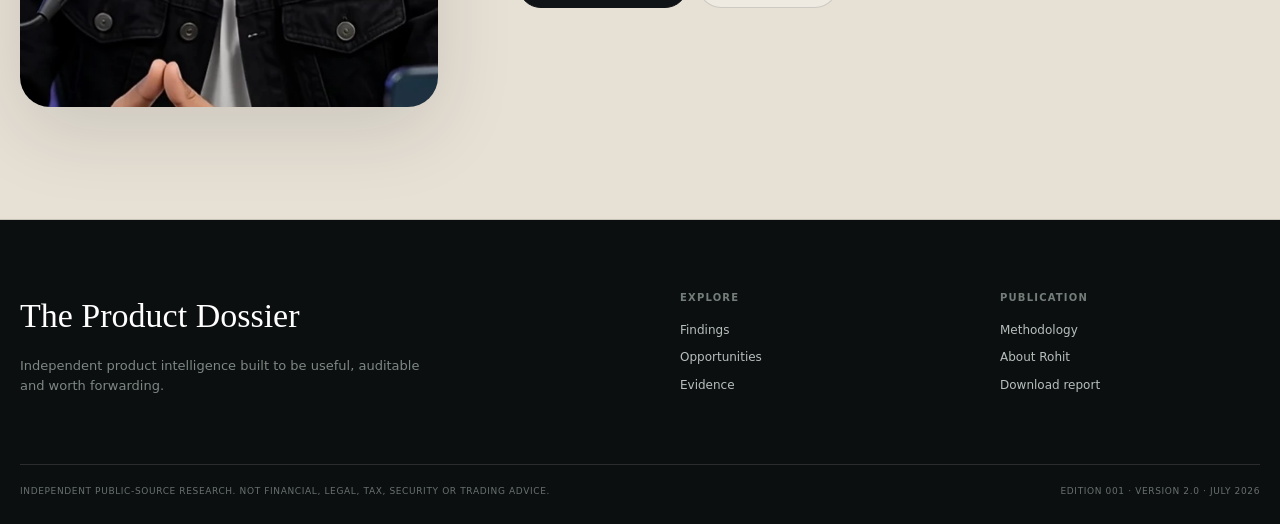
==== commit 090a291e: "Add files via upload" ====
--- a/index.html
+++ b/index.html
@@ -9,10 +9,399 @@
   <meta property="og:type" content="article">
   <meta property="og:title" content="Trust Under Stress — Delta Exchange India">
   <meta property="og:description" content="The next moat may be a trust layer that explains costs, volatility, execution and disputed outcomes.">
-  <meta property="og:image" content="assets/images/social-card.jpg">
+  <meta property="og:image" content="social-card.jpg">
   <meta name="twitter:card" content="summary_large_image">
-  <link rel="icon" href="assets/images/favicon.svg" type="image/svg+xml">
-  <link rel="stylesheet" href="assets/css/styles.css">
+  <link rel="icon" href="favicon.svg" type="image/svg+xml">
+  <style>
+:root {
+  --paper: #f1ede5;
+  --paper-deep: #e7e0d5;
+  --surface: #fbf8f2;
+  --ink: #111416;
+  --ink-2: #242a2b;
+  --muted: #666d6b;
+  --line: rgba(17,20,22,.15);
+  --line-light: rgba(255,255,255,.14);
+  --copper: #a9653f;
+  --copper-light: #d0a07f;
+  --teal: #44766f;
+  --teal-light: #9ac0b9;
+  --blue: #54708b;
+  --amber: #a47d35;
+  --red: #945548;
+  --dark: #111416;
+  --dark-2: #171c1e;
+  --white: #f8f4ec;
+  --serif: "Iowan Old Style", "Palatino Linotype", Palatino, Georgia, serif;
+  --sans: Inter, ui-sans-serif, system-ui, -apple-system, BlinkMacSystemFont, "Segoe UI", sans-serif;
+  --mono: "SFMono-Regular", Consolas, "Liberation Mono", monospace;
+  --content: 1240px;
+  --radius-xl: 30px;
+  --radius-lg: 22px;
+  --radius-md: 16px;
+  --shadow: 0 24px 80px rgba(12, 15, 16, .12);
+}
+
+* { box-sizing: border-box; }
+html { scroll-behavior: smooth; background: var(--paper); }
+body { margin: 0; color: var(--ink); background: var(--paper); font-family: var(--sans); line-height: 1.55; text-rendering: optimizeLegibility; overflow-x: hidden; }
+body.menu-open { overflow: hidden; }
+a { color: inherit; }
+img, svg { max-width: 100%; }
+button, input, select { font: inherit; }
+::selection { background: var(--copper); color: white; }
+
+.skip-link { position: fixed; left: 16px; top: -80px; z-index: 1000; background: white; color: #111; padding: 10px 14px; border-radius: 999px; text-decoration: none; }
+.skip-link:focus { top: 16px; }
+.container { width: min(calc(100% - 40px), var(--content)); margin-inline: auto; }
+.section { padding: 112px 0; border-bottom: 1px solid var(--line); position: relative; }
+.dark-section { color: var(--white); background: var(--dark); border-color: var(--line-light); }
+.section-grid { display: grid; grid-template-columns: 160px minmax(0, 1fr); gap: 76px; align-items: start; }
+.section-intro { margin-bottom: 54px; }
+.split-intro { display: grid; grid-template-columns: minmax(0, 1.45fr) minmax(320px, .7fr); gap: 80px; align-items: end; }
+.section-label, .eyebrow, .overline { font-size: 11px; letter-spacing: .17em; text-transform: uppercase; font-weight: 820; color: var(--copper); }
+.section-label.light { color: var(--copper-light); }
+.display-heading { font-family: var(--serif); font-size: clamp(42px, 5.7vw, 78px); line-height: .99; letter-spacing: -.045em; margin: 12px 0 0; max-width: 1000px; font-weight: 700; }
+.display-heading.light { color: var(--white); }
+.section-lede { max-width: 880px; font-family: var(--serif); font-size: clamp(21px, 2.2vw, 30px); line-height: 1.42; color: var(--ink-2); margin: 26px 0 0; }
+.section-copy { margin: 0; color: var(--muted); font-size: 15px; max-width: 560px; }
+.section-copy.light-soft, .light-soft { color: #aeb6b4; }
+
+.reading-progress { position: fixed; left: 0; right: 0; top: 0; height: 3px; background: transparent; z-index: 1000; pointer-events: none; }
+.reading-progress span { display: block; height: 100%; width: 0; background: var(--copper); transform-origin: left; }
+
+.site-header { position: fixed; top: 0; left: 0; right: 0; z-index: 100; border-bottom: 1px solid transparent; transition: background .35s ease, border-color .35s ease, transform .35s ease; color: white; }
+.site-header.scrolled { background: rgba(17,20,22,.92); backdrop-filter: blur(18px); border-color: rgba(255,255,255,.12); }
+.header-inner { min-height: 78px; display: flex; align-items: center; justify-content: space-between; gap: 24px; }
+.brand { display: inline-flex; align-items: center; gap: 12px; text-decoration: none; }
+.brand-mark { width: 39px; height: 39px; border: 1px solid rgba(255,255,255,.28); border-radius: 50%; display: grid; place-items: center; font: 700 10px var(--mono); letter-spacing: .08em; }
+.brand-copy { display: flex; flex-direction: column; line-height: 1.1; }
+.brand-copy strong { font-size: 13px; letter-spacing: -.01em; }
+.brand-copy small { font-size: 9px; color: rgba(255,255,255,.56); margin-top: 5px; letter-spacing: .08em; text-transform: uppercase; }
+.desktop-nav { display: flex; align-items: center; gap: 26px; }
+.desktop-nav a { text-decoration: none; font-size: 12px; color: rgba(255,255,255,.68); transition: color .2s ease; }
+.desktop-nav a:hover { color: white; }
+.header-actions { display: flex; align-items: center; gap: 10px; }
+.menu-button { display: none; border: 1px solid rgba(255,255,255,.3); background: transparent; width: 42px; height: 42px; border-radius: 50%; padding: 0; position: relative; }
+.menu-button span { position: absolute; width: 15px; height: 1px; background: white; left: 13px; transition: transform .25s ease, top .25s ease; }
+.menu-button span:first-child { top: 16px; }
+.menu-button span:last-child { top: 23px; }
+.menu-button[aria-expanded="true"] span:first-child { top: 20px; transform: rotate(45deg); }
+.menu-button[aria-expanded="true"] span:last-child { top: 20px; transform: rotate(-45deg); }
+.mobile-menu { display: none; position: fixed; inset: 0; z-index: 90; background: var(--dark); color: white; padding: 110px 28px 40px; }
+.mobile-menu.open { display: block; }
+.mobile-menu a { display: block; text-decoration: none; font-family: var(--serif); font-size: 38px; padding: 16px 0; border-bottom: 1px solid rgba(255,255,255,.14); }
+
+.button { display: inline-flex; align-items: center; justify-content: center; min-height: 46px; padding: 11px 19px; border-radius: 999px; border: 1px solid var(--ink); text-decoration: none; font-size: 12px; font-weight: 750; cursor: pointer; transition: transform .22s ease, background .22s ease, color .22s ease, border-color .22s ease; }
+.button:hover { transform: translateY(-2px); }
+.button.small { min-height: 38px; padding: 8px 14px; }
+.button-primary { background: var(--ink); color: white; }
+.button-quiet { background: rgba(255,255,255,.07); color: inherit; border-color: rgba(255,255,255,.24); }
+.button-ghost { background: transparent; color: var(--ink); border-color: var(--line); }
+.hero .button-ghost { color: white; border-color: rgba(255,255,255,.25); }
+.light-button { color: white; border-color: rgba(255,255,255,.26); }
+.text-link { color: inherit; font-size: 12px; font-weight: 750; text-underline-offset: 5px; }
+
+.hero { min-height: 100svh; padding: 150px 0 94px; background: #0f1214; color: white; display: flex; align-items: center; position: relative; overflow: hidden; }
+.hero-noise { position: absolute; inset: 0; opacity: .08; background-image: url("data:image/svg+xml,%3Csvg viewBox='0 0 220 220' xmlns='http://www.w3.org/2000/svg'%3E%3Cfilter id='n'%3E%3CfeTurbulence type='fractalNoise' baseFrequency='.8' numOctaves='3' stitchTiles='stitch'/%3E%3C/filter%3E%3Crect width='100%25' height='100%25' filter='url(%23n)' opacity='.55'/%3E%3C/svg%3E"); pointer-events: none; }
+.hero::after { content: ""; position: absolute; inset: auto -15vw -45vh 40vw; height: 88vh; background: radial-gradient(circle, rgba(169,101,63,.22), transparent 67%); pointer-events: none; }
+.hero-orbit { position: absolute; border: 1px solid rgba(255,255,255,.09); border-radius: 50%; pointer-events: none; }
+.orbit-one { width: 580px; height: 580px; right: -120px; top: 90px; }
+.orbit-two { width: 330px; height: 330px; right: 20px; top: 210px; border-color: rgba(169,101,63,.25); }
+.hero-grid { display: grid; grid-template-columns: minmax(0, 1.4fr) minmax(330px, .62fr); gap: 84px; align-items: end; position: relative; z-index: 2; }
+.hero-title { font-family: var(--serif); font-size: clamp(72px, 10.5vw, 150px); line-height: .82; letter-spacing: -.065em; margin: 24px 0 34px; max-width: 980px; font-weight: 700; }
+.hero-title .word { display: inline-block; overflow: hidden; padding-bottom: .1em; margin-bottom: -.1em; }
+.hero-title .word-inner { display: inline-block; transform: translateY(115%); animation: wordReveal .95s cubic-bezier(.2,.75,.15,1) forwards; }
+@keyframes wordReveal { to { transform: translateY(0); } }
+.hero-deck { max-width: 790px; font-family: var(--serif); font-size: clamp(20px, 2vw, 29px); line-height: 1.45; color: #bbc1bf; margin: 0; }
+.hero-actions { display: flex; flex-wrap: wrap; gap: 10px; margin-top: 34px; }
+.hero-meta { display: flex; flex-wrap: wrap; gap: 12px 28px; margin-top: 38px; padding-top: 23px; border-top: 1px solid rgba(255,255,255,.14); font-size: 10px; text-transform: uppercase; letter-spacing: .11em; color: rgba(255,255,255,.52); }
+.hero-dossier-card { border: 1px solid rgba(255,255,255,.18); background: rgba(255,255,255,.055); backdrop-filter: blur(15px); border-radius: var(--radius-xl); padding: 28px; box-shadow: var(--shadow); }
+.card-topline { display: flex; justify-content: space-between; font-size: 9px; color: rgba(255,255,255,.5); text-transform: uppercase; letter-spacing: .14em; }
+.hero-dossier-card > p { font-family: var(--serif); font-size: 25px; line-height: 1.35; margin: 28px 0 34px; }
+.mini-grid { display: grid; grid-template-columns: 1fr 1fr; gap: 18px; border-top: 1px solid rgba(255,255,255,.14); padding-top: 22px; }
+.mini-grid strong { display: block; font-size: 15px; }
+.mini-grid span { display: block; font-size: 9px; color: rgba(255,255,255,.48); margin-top: 4px; text-transform: uppercase; letter-spacing: .08em; }
+.scroll-cue { position: absolute; left: 50%; bottom: 23px; transform: translateX(-50%); z-index: 2; display: flex; flex-direction: column; align-items: center; gap: 8px; font-size: 9px; text-transform: uppercase; letter-spacing: .14em; color: rgba(255,255,255,.46); }
+.scroll-cue i { display: block; width: 1px; height: 28px; background: linear-gradient(white, transparent); animation: scrollPulse 1.8s infinite; }
+@keyframes scrollPulse { 0%,100% { transform: scaleY(.45); transform-origin: top; opacity: .3; } 50% { transform: scaleY(1); opacity: 1; } }
+
+.thesis-section { background: var(--surface); }
+.thesis-chain { margin-top: 58px; border-top: 1px solid var(--ink); }
+.chain-step { display: grid; grid-template-columns: 60px 250px minmax(0,1fr); gap: 30px; align-items: start; padding: 25px 0; border-bottom: 1px solid var(--line); }
+.chain-step > span { color: var(--copper); font: 600 12px var(--mono); }
+.chain-step h3 { margin: 0; font-size: 17px; }
+.chain-step p { margin: 0; color: var(--muted); max-width: 580px; }
+.pull-quote { margin: 72px 0 0; padding-left: 25px; border-left: 3px solid var(--copper); font-family: var(--serif); font-size: clamp(34px,4vw,59px); line-height: 1.1; max-width: 860px; }
+
+.data-section { overflow: hidden; }
+.stat-marquee { display: grid; grid-template-columns: repeat(5,1fr); border-top: 1px solid var(--line-light); border-bottom: 1px solid var(--line-light); margin: 68px 0; }
+.stat-card { min-height: 155px; padding: 28px 18px; border-right: 1px solid var(--line-light); display: flex; flex-direction: column; justify-content: space-between; }
+.stat-card:last-child { border-right: 0; }
+.stat-card strong { font-family: var(--serif); font-size: clamp(38px,4vw,62px); line-height: 1; }
+.stat-card span { font-size: 10px; text-transform: uppercase; letter-spacing: .11em; color: #8f9996; }
+.chart-grid { display: grid; grid-template-columns: 1.2fr .8fr; gap: 20px; }
+.data-card { border: 1px solid var(--line-light); border-radius: var(--radius-lg); padding: 28px; background: rgba(255,255,255,.035); }
+.data-card-head { display: flex; justify-content: space-between; gap: 22px; align-items: start; margin-bottom: 28px; }
+.data-card h3 { font-family: var(--serif); font-size: 30px; margin: 8px 0 0; }
+.data-card .eyebrow { color: var(--copper-light); }
+.data-note { color: #7e8886; font: 10px var(--mono); }
+.data-card > p { margin: 25px 0 0; color: #9ca5a3; font-size: 13px; }
+.rating-chart { height: 260px; display: grid; grid-template-columns: repeat(5,1fr); gap: 13px; align-items: end; padding-top: 16px; }
+.rating-column { height: 100%; display: flex; flex-direction: column; justify-content: flex-end; align-items: center; gap: 9px; }
+.rating-bar { width: 100%; max-width: 72px; border-radius: 9px 9px 2px 2px; background: linear-gradient(to top, var(--copper), #d29e7c); min-height: 3px; transform-origin: bottom; transform: scaleY(0); transition: transform 1s cubic-bezier(.2,.7,.2,1); }
+.rating-chart.visible .rating-bar { transform: scaleY(1); }
+.rating-column strong { font-size: 11px; }
+.rating-column span { font-size: 9px; color: #858e8c; text-transform: uppercase; }
+.quality-meters { display: grid; gap: 24px; margin-top: 34px; }
+.quality-meters > div { display: grid; grid-template-columns: 1fr auto; gap: 8px; align-items: end; }
+.quality-meters span { font-size: 12px; color: #a9b1af; }
+.quality-meters strong { font: 600 13px var(--mono); }
+.quality-meters i { grid-column: 1/-1; height: 4px; background: rgba(255,255,255,.1); position: relative; overflow: hidden; }
+.quality-meters i::after { content:""; position: absolute; inset: 0 auto 0 0; width: var(--value); background: var(--teal-light); transform: scaleX(0); transform-origin: left; transition: transform 1.2s ease; }
+.data-card.visible .quality-meters i::after { transform: scaleX(1); }
+
+.complaint-section { background: var(--paper); }
+.complaint-layout { display: grid; grid-template-columns: minmax(0,1fr) 330px; gap: 48px; margin-top: 60px; align-items: start; }
+.complaint-bars { display: grid; gap: 17px; }
+.complaint-row { display: grid; grid-template-columns: 250px minmax(0,1fr) 60px; gap: 18px; align-items: center; }
+.complaint-row label { font-size: 12px; }
+.complaint-track { height: 10px; background: rgba(17,20,22,.08); overflow: hidden; border-radius: 99px; }
+.complaint-track i { display: block; height: 100%; background: var(--copper); border-radius: inherit; transform: scaleX(0); transform-origin: left; transition: transform 1.1s cubic-bezier(.2,.7,.2,1); }
+.complaint-bars.visible .complaint-track i { transform: scaleX(1); }
+.complaint-row strong { font: 600 11px var(--mono); text-align: right; }
+.system-insight { position: sticky; top: 115px; padding: 27px; background: var(--ink); color: white; border-radius: var(--radius-lg); }
+.system-insight .eyebrow { color: var(--copper-light); }
+.system-insight p { font-family: var(--serif); font-size: 25px; line-height: 1.35; margin: 20px 0 28px; }
+
+.strength-grid { display: grid; grid-template-columns: repeat(4,1fr); border-top: 1px solid var(--ink); }
+.strength-card { padding: 26px 24px 30px 0; border-right: 1px solid var(--line); min-height: 270px; display: flex; flex-direction: column; }
+.strength-card + .strength-card { padding-left: 24px; }
+.strength-card:last-child { border-right: 0; }
+.strength-card > span { color: var(--copper); font: 600 11px var(--mono); }
+.strength-card h3 { font-family: var(--serif); font-size: 28px; line-height: 1.12; margin: auto 0 16px; }
+.strength-card p { margin: 0; color: var(--muted); font-size: 13px; }
+
+.opportunity-stack { display: grid; gap: 14px; }
+.opportunity-card { display: grid; grid-template-columns: 72px minmax(0,1fr) 180px; gap: 30px; border: 1px solid var(--line-light); border-radius: var(--radius-lg); padding: 30px; background: rgba(255,255,255,.03); transition: background .3s ease, transform .3s ease, border-color .3s ease; }
+.opportunity-card:hover { transform: translateY(-3px); background: rgba(255,255,255,.055); border-color: rgba(255,255,255,.25); }
+.opp-number { font: 600 16px var(--mono); color: var(--copper-light); }
+.opp-copy h3 { font-family: var(--serif); font-size: clamp(30px,3vw,45px); line-height: 1.02; margin: 14px 0; }
+.opp-copy > p { color: #a8b0ae; max-width: 760px; margin: 0; }
+.opp-test { margin-top: 24px; padding-top: 20px; border-top: 1px solid var(--line-light); display: grid; grid-template-columns: 85px minmax(0,1fr); gap: 20px; font-size: 12px; }
+.opp-test strong { color: var(--white); }
+.opp-test span { color: #8e9895; }
+.opportunity-card aside { border-left: 1px solid var(--line-light); padding-left: 25px; display: flex; flex-direction: column; justify-content: space-between; text-align: right; }
+.opportunity-card aside span { font-size: 10px; text-transform: uppercase; letter-spacing: .11em; color: #78827f; }
+.opportunity-card aside strong { font-size: 13px; }
+.confidence-pill { display: inline-flex; width: fit-content; padding: 5px 9px; border: 1px solid currentColor; border-radius: 999px; font-size: 9px; text-transform: uppercase; letter-spacing: .08em; }
+.confidence-pill.high { color: #92bdb4; }
+.confidence-pill.medium, .confidence-pill.medium-high { color: #d1b477; }
+
+.receipt-section { background: var(--surface); }
+.receipt-demo { margin-top: 60px; border: 1px solid var(--line); border-radius: var(--radius-xl); background: white; box-shadow: var(--shadow); overflow: hidden; }
+.receipt-head { display: flex; justify-content: space-between; gap: 20px; padding: 20px 24px; background: var(--ink); color: white; font: 10px var(--mono); text-transform: uppercase; letter-spacing: .08em; }
+.receipt-head div { display: flex; align-items: center; gap: 10px; }
+.status-dot { width: 8px; height: 8px; border-radius: 50%; background: #7bb29e; box-shadow: 0 0 0 5px rgba(123,178,158,.14); }
+.receipt-timeline { list-style: none; padding: 0; margin: 0; }
+.receipt-timeline li { display: grid; grid-template-columns: 54px minmax(0,1fr) 120px; gap: 24px; padding: 24px; border-bottom: 1px solid var(--line); align-items: start; position: relative; }
+.receipt-timeline li:last-child { border-bottom: 0; }
+.receipt-timeline li > span { width: 35px; height: 35px; border: 1px solid var(--line); border-radius: 50%; display: grid; place-items: center; font: 10px var(--mono); color: var(--copper); background: var(--surface); position: relative; z-index: 2; }
+.receipt-timeline li:not(:last-child)::after { content:""; position: absolute; left: 41px; top: 59px; bottom: -24px; width: 1px; background: var(--line); }
+.receipt-timeline strong { font-size: 14px; }
+.receipt-timeline p { margin: 6px 0 0; color: var(--muted); font-size: 12px; }
+.receipt-timeline time { font: 10px var(--mono); color: var(--muted); text-align: right; }
+.concept-guardrail { margin-top: 24px; padding: 18px 20px; border-left: 3px solid var(--copper); background: var(--paper-deep); font-size: 13px; }
+
+.roadmap { border-top: 1px solid var(--ink); }
+.roadmap-row { display: grid; grid-template-columns: 145px minmax(0,1fr) 280px; gap: 40px; padding: 30px 0; border-bottom: 1px solid var(--line); align-items: start; }
+.roadmap-time { font: 650 11px var(--mono); color: var(--copper); }
+.roadmap-row h3 { margin: 0; font-family: var(--serif); font-size: 28px; }
+.roadmap-row p { margin: 9px 0 0; color: var(--muted); }
+.roadmap-row aside { color: var(--muted); font-size: 12px; }
+
+.rejection-grid { display: grid; grid-template-columns: repeat(3,1fr); gap: 16px; margin: 50px 0 34px; }
+.rejection-card { border: 1px solid var(--line-light); border-radius: var(--radius-lg); padding: 25px; min-height: 300px; display: flex; flex-direction: column; }
+.rejection-card > span { color: #d39d8f; font-size: 9px; text-transform: uppercase; letter-spacing: .12em; }
+.rejection-card h3 { font-family: var(--serif); font-size: 26px; line-height: 1.14; margin: auto 0 18px; }
+.rejection-card p { color: #9ba4a1; font-size: 12px; margin: 0; }
+
+.download-grid { display: grid; grid-template-columns: repeat(3,1fr); gap: 18px; }
+.download-card { min-height: 310px; display: flex; flex-direction: column; text-decoration: none; border: 1px solid var(--line); border-radius: var(--radius-lg); padding: 26px; background: var(--surface); transition: transform .25s ease, box-shadow .25s ease, background .25s ease; }
+.download-card:hover { transform: translateY(-5px); box-shadow: var(--shadow); background: white; }
+.download-card > span { font-size: 9px; text-transform: uppercase; letter-spacing: .12em; color: var(--copper); }
+.download-card h3 { font-family: var(--serif); font-size: 31px; line-height: 1.1; margin: auto 0 14px; }
+.download-card p { color: var(--muted); font-size: 13px; margin: 0; }
+.download-card i { margin-top: 25px; font-style: normal; font-size: 11px; font-weight: 750; }
+
+.author-section { background: var(--paper-deep); }
+.author-grid { display: grid; grid-template-columns: minmax(260px,.72fr) minmax(0,1.28fr); gap: 80px; align-items: center; }
+.author-image-wrap { height: 630px; border-radius: var(--radius-xl); overflow: hidden; box-shadow: var(--shadow); }
+.author-image-wrap img { width: 100%; height: 100%; object-fit: cover; }
+.author-copy h2 { font-family: var(--serif); font-size: clamp(56px,7vw,92px); letter-spacing: -.05em; line-height: .95; margin: 14px 0 28px; }
+.author-copy > p { font-family: var(--serif); font-size: clamp(20px,2.2vw,29px); line-height: 1.45; max-width: 760px; }
+.author-copy .author-note { font-family: var(--sans); font-size: 12px; color: var(--muted); }
+.author-actions { display: flex; flex-wrap: wrap; gap: 10px; margin-top: 32px; }
+.author-section .button-quiet { color: var(--ink); border-color: var(--line); background: rgba(255,255,255,.3); }
+
+.site-footer { background: #0c0f10; color: white; padding: 70px 0 25px; }
+.footer-grid { display: grid; grid-template-columns: 1.5fr .65fr .65fr; gap: 60px; }
+.footer-brand { font-family: var(--serif); font-size: 34px; text-decoration: none; }
+.footer-grid p { color: #7d8784; max-width: 420px; font-size: 13px; }
+.footer-grid strong { display: block; font-size: 10px; text-transform: uppercase; letter-spacing: .12em; color: #737d7a; margin-bottom: 15px; }
+.footer-grid > div:not(:first-child) a { display: block; text-decoration: none; color: #b7bfbd; font-size: 12px; margin: 9px 0; }
+.footer-bottom { display: flex; justify-content: space-between; gap: 30px; border-top: 1px solid rgba(255,255,255,.12); margin-top: 55px; padding-top: 20px; font-size: 9px; color: #68716f; text-transform: uppercase; letter-spacing: .07em; }
+
+.section-indicator { position: fixed; right: 22px; top: 50%; transform: translateY(-50%); z-index: 70; color: white; display: flex; align-items: center; gap: 10px; mix-blend-mode: difference; pointer-events: none; }
+.section-indicator span { writing-mode: vertical-rl; font-size: 8px; text-transform: uppercase; letter-spacing: .15em; }
+.section-indicator i { height: 65px; width: 1px; background: currentColor; opacity: .35; }
+.back-to-top { position: fixed; right: 24px; bottom: 24px; z-index: 80; width: 44px; height: 44px; border-radius: 50%; border: 1px solid rgba(255,255,255,.22); background: rgba(17,20,22,.88); color: white; opacity: 0; transform: translateY(15px); pointer-events: none; transition: opacity .25s ease, transform .25s ease; }
+.back-to-top.visible { opacity: 1; transform: none; pointer-events: auto; }
+
+.reveal { opacity: 0; transform: translateY(24px); transition: opacity .8s ease, transform .8s cubic-bezier(.2,.7,.2,1); }
+.reveal.visible { opacity: 1; transform: none; }
+
+/* Inner pages */
+.inner-page { background: var(--paper); }
+.inner-page .site-header { position: sticky; background: rgba(17,20,22,.97); }
+.page-hero { padding: 145px 0 78px; background: var(--dark); color: white; position: relative; overflow: hidden; }
+.page-hero::after { content:""; position:absolute; inset:-20% -10% auto 50%; width:500px; height:500px; border:1px solid rgba(255,255,255,.08); border-radius:50%; }
+.page-title { font-family: var(--serif); font-size: clamp(60px,9vw,120px); line-height: .88; letter-spacing: -.06em; margin: 18px 0 26px; max-width: 1000px; }
+.page-deck { font-family: var(--serif); font-size: clamp(19px,2vw,28px); max-width: 760px; color: #aab2b0; }
+.content-shell { display: grid; grid-template-columns: 250px minmax(0,1fr); gap: 70px; }
+.sticky-nav { position: sticky; top: 110px; align-self: start; }
+.sticky-nav a { display:block; padding:10px 0; color:var(--muted); text-decoration:none; font-size:12px; border-bottom:1px solid var(--line); }
+.prose-section { padding: 10px 0 60px; }
+.prose-section h2 { font-family:var(--serif); font-size:clamp(38px,4vw,58px); line-height:1.05; margin:0 0 22px; }
+.prose-section h3 { font-family:var(--serif); font-size:30px; margin:36px 0 12px; }
+.prose-section p { color:var(--muted); max-width:800px; }
+.method-grid { display:grid; grid-template-columns:repeat(2,1fr); gap:16px; margin-top:30px; }
+.method-card { border:1px solid var(--line); border-radius:var(--radius-lg); padding:24px; background:var(--surface); }
+.method-card span { color:var(--copper); font:600 10px var(--mono); }
+.method-card h3 { margin:16px 0 10px; font-family:var(--serif); font-size:27px; }
+.method-card p { margin:0; font-size:13px; }
+.notice { padding:20px 22px; border-left:3px solid var(--copper); background:var(--paper-deep); margin:30px 0; }
+
+.evidence-toolbar { display:flex; flex-wrap:wrap; gap:12px; justify-content:space-between; margin-bottom:25px; }
+.search-field { flex:1 1 330px; position:relative; }
+.search-field input { width:100%; min-height:50px; border:1px solid var(--line); background:var(--surface); border-radius:999px; padding:0 18px 0 42px; color:var(--ink); }
+.search-field::before { content:"⌕"; position:absolute; left:17px; top:11px; font-size:20px; color:var(--muted); }
+.filter-row { display:flex; flex-wrap:wrap; gap:7px; }
+.filter-button { border:1px solid var(--line); background:transparent; border-radius:999px; padding:9px 12px; font-size:10px; cursor:pointer; }
+.filter-button.active { background:var(--ink); color:white; border-color:var(--ink); }
+.evidence-count { font-size:11px; color:var(--muted); margin:0 0 20px; }
+.evidence-grid { display:grid; gap:12px; }
+.evidence-card { border:1px solid var(--line); border-radius:var(--radius-lg); background:var(--surface); overflow:hidden; }
+.evidence-summary { width:100%; border:0; background:transparent; color:inherit; padding:22px; display:grid; grid-template-columns:70px minmax(0,1fr) auto 25px; gap:18px; text-align:left; align-items:start; cursor:pointer; }
+.evidence-id { font:600 11px var(--mono); color:var(--copper); }
+.evidence-category { font-size:9px; text-transform:uppercase; letter-spacing:.12em; color:var(--muted); }
+.evidence-summary h3 { font-family:var(--serif); font-size:25px; line-height:1.15; margin:7px 0 0; }
+.evidence-tag { padding:5px 8px; border-radius:999px; border:1px solid var(--line); font-size:9px; white-space:nowrap; }
+.evidence-tag.Verified, .evidence-tag.Dataset { color:var(--teal); background:#e4efeb; }
+.evidence-tag.Hypothesis { color:var(--amber); background:#f1ead7; }
+.evidence-tag.Rejected { color:var(--red); background:#f1e4df; }
+.chevron { font-size:20px; transition:transform .2s ease; }
+.evidence-card.open .chevron { transform:rotate(45deg); }
+.evidence-detail { display:none; grid-template-columns:repeat(2,1fr); gap:1px; background:var(--line); border-top:1px solid var(--line); }
+.evidence-card.open .evidence-detail { display:grid; }
+.detail-block { background:var(--surface); padding:22px; }
+.detail-block strong { display:block; font-size:10px; text-transform:uppercase; letter-spacing:.1em; color:var(--copper); margin-bottom:10px; }
+.detail-block p { margin:0; color:var(--muted); font-size:13px; }
+.detail-block a { color:var(--ink); }
+.empty-state { padding:50px; border:1px dashed var(--line); border-radius:var(--radius-lg); text-align:center; color:var(--muted); }
+
+.about-grid { display:grid; grid-template-columns:.75fr 1.25fr; gap:80px; align-items:start; }
+.about-photo { border-radius:var(--radius-xl); overflow:hidden; position:sticky; top:110px; }
+.about-photo img { display:block; width:100%; }
+.about-copy h2 { font-family:var(--serif); font-size:clamp(46px,5vw,74px); line-height:1; margin:0 0 26px; }
+.about-copy .large-copy { font-family:var(--serif); font-size:clamp(21px,2vw,29px); line-height:1.45; color:var(--ink-2); }
+.principle-list { border-top:1px solid var(--ink); margin-top:45px; }
+.principle-list article { display:grid; grid-template-columns:55px 180px 1fr; gap:25px; padding:22px 0; border-bottom:1px solid var(--line); }
+.principle-list span { color:var(--copper); font:600 10px var(--mono); }
+.principle-list h3 { margin:0; font-size:15px; }
+.principle-list p { margin:0; color:var(--muted); font-size:13px; }
+
+@media (max-width: 1050px) {
+  .desktop-nav { display:none; }
+  .menu-button { display:block; }
+  .hero-grid { grid-template-columns:1fr; gap:50px; }
+  .hero-dossier-card { max-width:600px; }
+  .section-grid { grid-template-columns:1fr; gap:25px; }
+  .split-intro { grid-template-columns:1fr; gap:25px; }
+  .stat-marquee { grid-template-columns:repeat(3,1fr); }
+  .stat-card:nth-child(3) { border-right:0; }
+  .chart-grid, .complaint-layout { grid-template-columns:1fr; }
+  .system-insight { position:relative; top:auto; }
+  .strength-grid { grid-template-columns:repeat(2,1fr); }
+  .strength-card:nth-child(2) { border-right:0; }
+  .strength-card:nth-child(n+3) { border-top:1px solid var(--line); }
+  .opportunity-card { grid-template-columns:55px minmax(0,1fr); }
+  .opportunity-card aside { grid-column:2; border-left:0; border-top:1px solid var(--line-light); padding:16px 0 0; flex-direction:row; text-align:left; }
+  .rejection-grid, .download-grid { grid-template-columns:1fr; }
+  .author-grid { grid-template-columns:.8fr 1.2fr; gap:45px; }
+  .content-shell { grid-template-columns:1fr; }
+  .sticky-nav { display:none; }
+}
+
+@media (max-width: 720px) {
+  .container { width:min(calc(100% - 28px), var(--content)); }
+  .section { padding:78px 0; }
+  .header-inner { min-height:68px; }
+  .brand-copy small { display:none; }
+  .header-actions .button { display:none; }
+  .hero { min-height:auto; padding:125px 0 90px; }
+  .hero-title { font-size:clamp(64px,20vw,100px); }
+  .hero-deck { font-size:21px; }
+  .hero-meta { display:grid; grid-template-columns:1fr; gap:9px; }
+  .hero-dossier-card > p { font-size:22px; }
+  .display-heading { font-size:48px; }
+  .section-lede { font-size:21px; }
+  .chain-step { grid-template-columns:38px minmax(0,1fr); gap:18px; }
+  .chain-step p { grid-column:2; }
+  .pull-quote { font-size:36px; margin-top:50px; }
+  .stat-marquee { grid-template-columns:1fr 1fr; }
+  .stat-card { min-height:130px; border-bottom:1px solid var(--line-light); }
+  .stat-card:nth-child(2n) { border-right:0; }
+  .stat-card:last-child { grid-column:1/-1; }
+  .chart-grid { gap:12px; }
+  .data-card { padding:20px; }
+  .rating-chart { height:220px; gap:8px; }
+  .complaint-row { grid-template-columns:1fr 45px; gap:8px 12px; }
+  .complaint-track { grid-column:1/-1; grid-row:2; }
+  .strength-grid { grid-template-columns:1fr; }
+  .strength-card, .strength-card + .strength-card { padding:24px 0; border-right:0; border-top:1px solid var(--line); min-height:230px; }
+  .opportunity-card { grid-template-columns:1fr; gap:18px; padding:23px; }
+  .opp-number { font-size:12px; }
+  .opportunity-card aside { grid-column:1; }
+  .opp-test { grid-template-columns:1fr; gap:7px; }
+  .receipt-timeline li { grid-template-columns:42px 1fr; gap:15px; }
+  .receipt-timeline time { grid-column:2; text-align:left; }
+  .receipt-timeline li:not(:last-child)::after { left:32px; }
+  .roadmap-row { grid-template-columns:1fr; gap:12px; }
+  .roadmap-row aside { padding-top:12px; border-top:1px solid var(--line); }
+  .author-grid, .about-grid { grid-template-columns:1fr; }
+  .author-image-wrap { height:490px; }
+  .footer-grid { grid-template-columns:1fr 1fr; }
+  .footer-grid > div:first-child { grid-column:1/-1; }
+  .footer-bottom { flex-direction:column; }
+  .section-indicator { display:none; }
+  .method-grid { grid-template-columns:1fr; }
+  .evidence-summary { grid-template-columns:52px minmax(0,1fr) 24px; }
+  .evidence-tag { grid-column:2; width:fit-content; }
+  .chevron { grid-column:3; grid-row:1; }
+  .evidence-detail { grid-template-columns:1fr; }
+  .principle-list article { grid-template-columns:40px 1fr; }
+  .principle-list p { grid-column:2; }
+}
+
+@media (prefers-reduced-motion: reduce) {
+  html { scroll-behavior:auto; }
+  *, *::before, *::after { animation-duration:.01ms !important; animation-iteration-count:1 !important; transition-duration:.01ms !important; }
+  .reveal { opacity:1; transform:none; }
+  .hero-title .word-inner { transform:none; }
+}
+
+</style>
 </head>
 <body class="edition-page">
   <a class="skip-link" href="#main">Skip to content</a>
@@ -32,7 +421,7 @@
         <a href="about.html">About</a>
       </nav>
       <div class="header-actions">
-        <a class="button button-quiet small" href="downloads/delta-exchange-app-review-intelligence.pdf">Download report</a>
+        <a class="button button-quiet small" href="delta-exchange-app-review-intelligence.pdf">Download report</a>
         <button class="menu-button" type="button" aria-label="Open navigation" aria-expanded="false" data-menu-button><span></span><span></span></button>
       </div>
     </div>
@@ -235,7 +624,7 @@
             <article class="rejection-card reveal"><span>Not established</span><h3>“Withdrawal and support failures are widespread.”</h3><p>Mixed anecdotes exist, but there is no representative denominator, cause taxonomy or elapsed-time distribution.</p></article>
             <article class="rejection-card reveal"><span>Not supported</span><h3>“Delta definitively leads competitors in liquidity or reliability.”</h3><p>No transparent, comparable and current public dataset was found for a defensible leadership claim.</p></article>
           </div>
-          <a class="button button-ghost light-button" href="downloads/delta-exchange-adversarial-audit.pdf">Read the adversarial audit</a>
+          <a class="button button-ghost light-button" href="delta-exchange-adversarial-audit.pdf">Read the adversarial audit</a>
         </div>
       </div>
     </section>
@@ -247,8 +636,8 @@
           <p class="section-copy reveal">Every major recommendation is framed as a testable hypothesis. Public documentation establishes what Delta publishes; review data reveals patterns; neither substitutes for internal telemetry or authenticated testing.</p>
         </div>
         <div class="download-grid">
-          <a class="download-card reveal" href="downloads/delta-exchange-app-review-intelligence.pdf"><span>PDF · 17 pages</span><h3>App Review Intelligence</h3><p>22,199 reviews, ratings, versions, complaint architecture, support analysis and product roadmap.</p><i>Download ↗</i></a>
-          <a class="download-card reveal" href="downloads/delta-exchange-adversarial-audit.pdf"><span>PDF · 7 pages</span><h3>Adversarial Review &amp; Citation Audit</h3><p>Rival explanations, source-independence audit, revised confidence and rejected claims.</p><i>Download ↗</i></a>
+          <a class="download-card reveal" href="delta-exchange-app-review-intelligence.pdf"><span>PDF · 17 pages</span><h3>App Review Intelligence</h3><p>22,199 reviews, ratings, versions, complaint architecture, support analysis and product roadmap.</p><i>Download ↗</i></a>
+          <a class="download-card reveal" href="delta-exchange-adversarial-audit.pdf"><span>PDF · 7 pages</span><h3>Adversarial Review &amp; Citation Audit</h3><p>Rival explanations, source-independence audit, revised confidence and rejected claims.</p><i>Download ↗</i></a>
           <a class="download-card reveal" href="evidence.html"><span>Interactive</span><h3>Evidence Library</h3><p>Search verified facts, dataset findings, hypotheses, limitations and rejected claims.</p><i>Open library →</i></a>
         </div>
       </div>
@@ -256,7 +645,7 @@
 
     <section class="section author-section" data-section="Author">
       <div class="container author-grid">
-        <div class="author-image-wrap reveal"><img src="assets/images/rohit-singh.webp" alt="Rohit Singh, creator and researcher behind The Product Dossier" loading="lazy"></div>
+        <div class="author-image-wrap reveal"><img src="rohit-singh.webp" alt="Rohit Singh, creator and researcher behind The Product Dossier" loading="lazy"></div>
         <div class="author-copy reveal">
           <div class="section-label">Created and researched by</div>
           <h2>Rohit Singh</h2>
@@ -272,7 +661,7 @@
     <div class="container footer-grid">
       <div><a class="footer-brand" href="index.html">The Product Dossier</a><p>Independent product intelligence built to be useful, auditable and worth forwarding.</p></div>
       <div><strong>Explore</strong><a href="#findings">Findings</a><a href="#opportunities">Opportunities</a><a href="evidence.html">Evidence</a></div>
-      <div><strong>Publication</strong><a href="methodology.html">Methodology</a><a href="about.html">About Rohit</a><a href="downloads/delta-exchange-app-review-intelligence.pdf">Download report</a></div>
+      <div><strong>Publication</strong><a href="methodology.html">Methodology</a><a href="about.html">About Rohit</a><a href="delta-exchange-app-review-intelligence.pdf">Download report</a></div>
     </div>
     <div class="container footer-bottom"><span>Independent public-source research. Not financial, legal, tax, security or trading advice.</span><span>Edition 001 · Version 2.0 · July 2026</span></div>
   </footer>
@@ -280,7 +669,206 @@
   <aside class="section-indicator" aria-hidden="true"><span data-section-name>Opening</span><i></i></aside>
   <button class="back-to-top" type="button" aria-label="Back to top" data-back-to-top>↑</button>
 
-  <script src="data/metrics.js"></script>
-  <script src="assets/js/app.js"></script>
+  
+  
+<script>
+window.DOSSIER_METRICS = {
+  reviewCount: 22199,
+  averageRating: 3.69,
+  positiveShare: 65.7,
+  negativeShare: 28.0,
+  polarizedShare: 78.4,
+  replyRate: 87.2,
+  repeatedReviewText: 40.7,
+  shortReviewShare: 53.3,
+  complaintThemes: [
+    {label:'Fees, brokerage and deductions', value:30.4, votes:5982},
+    {label:'Lag, freezes and availability', value:18.2, votes:5815},
+    {label:'P&L, balance and accounting', value:17.9, votes:5695},
+    {label:'Orders, execution and stop-loss', value:16.4, votes:6622},
+    {label:'Charts, candles and prices', value:11.7, votes:4560},
+    {label:'Trust allegations', value:10.0, votes:2395},
+    {label:'Deposits and withdrawals', value:8.7, votes:2231},
+    {label:'Customer support', value:5.2, votes:1387}
+  ],
+  ratingDistribution: [
+    {stars:1, count:5273, share:23.8},
+    {stars:2, count:947, share:4.3},
+    {stars:3, count:1404, share:6.3},
+    {stars:4, count:2433, share:11.0},
+    {stars:5, count:12142, share:54.7}
+  ]
+};
+
+</script>
+<script>
+(() => {
+  const reduceMotion = window.matchMedia('(prefers-reduced-motion: reduce)').matches;
+
+  const header = document.querySelector('[data-header]');
+  const menuButton = document.querySelector('[data-menu-button]');
+  const mobileMenu = document.querySelector('[data-mobile-menu]');
+  const progress = document.querySelector('.reading-progress span');
+  const topButton = document.querySelector('[data-back-to-top]');
+  const sectionName = document.querySelector('[data-section-name]');
+
+  const updateScrollUi = () => {
+    const y = window.scrollY;
+    header?.classList.toggle('scrolled', y > 30);
+    topButton?.classList.toggle('visible', y > 900);
+    if (progress) {
+      const max = document.documentElement.scrollHeight - window.innerHeight;
+      progress.style.width = `${max > 0 ? Math.min(100, (y / max) * 100) : 0}%`;
+    }
+    if (!reduceMotion) {
+      document.documentElement.style.setProperty('--scroll-y', `${y}px`);
+      document.querySelectorAll('.hero-orbit').forEach((orb, index) => {
+        orb.style.transform = `translate3d(0, ${y * (index ? .055 : .035)}px, 0) rotate(${y * .012}deg)`;
+      });
+    }
+  };
+  updateScrollUi();
+  window.addEventListener('scroll', updateScrollUi, { passive: true });
+
+  if (menuButton && mobileMenu) {
+    menuButton.addEventListener('click', () => {
+      const open = mobileMenu.classList.toggle('open');
+      document.body.classList.toggle('menu-open', open);
+      menuButton.setAttribute('aria-expanded', String(open));
+    });
+    mobileMenu.querySelectorAll('a').forEach(link => link.addEventListener('click', () => {
+      mobileMenu.classList.remove('open');
+      document.body.classList.remove('menu-open');
+      menuButton.setAttribute('aria-expanded', 'false');
+    }));
+  }
+
+  topButton?.addEventListener('click', () => window.scrollTo({ top: 0, behavior: reduceMotion ? 'auto' : 'smooth' }));
+
+  document.querySelectorAll('[data-copy-link]').forEach(button => {
+    button.addEventListener('click', async () => {
+      const original = button.textContent;
+      try {
+        await navigator.clipboard.writeText(window.location.href);
+        button.textContent = 'Link copied';
+      } catch {
+        window.prompt('Copy this page link:', window.location.href);
+      }
+      window.setTimeout(() => { button.textContent = original; }, 1600);
+    });
+  });
+
+  const title = document.querySelector('[data-split-text]');
+  if (title && !reduceMotion) {
+    const words = title.textContent.trim().split(/\s+/);
+    title.innerHTML = words.map((word, index) => `<span class="word"><span class="word-inner" style="animation-delay:${.12 + index * .11}s">${word}</span></span>`).join(' ');
+  }
+
+  const revealItems = document.querySelectorAll('.reveal');
+  if (reduceMotion) {
+    revealItems.forEach(el => el.classList.add('visible'));
+  } else {
+    const revealObserver = new IntersectionObserver(entries => {
+      entries.forEach(entry => {
+        if (entry.isIntersecting) {
+          entry.target.classList.add('visible');
+          revealObserver.unobserve(entry.target);
+        }
+      });
+    }, { rootMargin: '0px 0px -8% 0px', threshold: .08 });
+    revealItems.forEach((el, i) => {
+      el.style.transitionDelay = `${Math.min((i % 4) * .05, .15)}s`;
+      revealObserver.observe(el);
+    });
+  }
+
+  const sections = [...document.querySelectorAll('[data-section]')];
+  if (sections.length && sectionName) {
+    const sectionObserver = new IntersectionObserver(entries => {
+      const visible = entries.filter(entry => entry.isIntersecting).sort((a, b) => b.intersectionRatio - a.intersectionRatio)[0];
+      if (visible) sectionName.textContent = visible.target.dataset.section;
+    }, { threshold: [.2, .45, .7], rootMargin: '-25% 0px -55% 0px' });
+    sections.forEach(section => sectionObserver.observe(section));
+  }
+
+  const countElements = document.querySelectorAll('[data-count]');
+  const countObserver = new IntersectionObserver(entries => {
+    entries.forEach(entry => {
+      if (!entry.isIntersecting) return;
+      const el = entry.target;
+      const target = Number(el.dataset.count || 0);
+      const decimals = Number(el.dataset.decimals || 0);
+      const suffix = el.dataset.suffix || '';
+      if (reduceMotion) {
+        el.textContent = target.toLocaleString(undefined, { minimumFractionDigits: decimals, maximumFractionDigits: decimals }) + suffix;
+      } else {
+        const started = performance.now();
+        const duration = 1200;
+        const animate = now => {
+          const t = Math.min(1, (now - started) / duration);
+          const eased = 1 - Math.pow(1 - t, 4);
+          const value = target * eased;
+          el.textContent = value.toLocaleString(undefined, { minimumFractionDigits: decimals, maximumFractionDigits: decimals }) + suffix;
+          if (t < 1) requestAnimationFrame(animate);
+        };
+        requestAnimationFrame(animate);
+      }
+      countObserver.unobserve(el);
+    });
+  }, { threshold: .5 });
+  countElements.forEach(el => countObserver.observe(el));
+
+  const metrics = window.DOSSIER_METRICS;
+  const ratingChart = document.querySelector('[data-rating-chart]');
+  if (ratingChart && metrics) {
+    const max = Math.max(...metrics.ratingDistribution.map(row => row.count));
+    ratingChart.innerHTML = metrics.ratingDistribution.map(row => `
+      <div class="rating-column">
+        <strong>${row.share.toFixed(1)}%</strong>
+        <i class="rating-bar" style="height:${Math.max(5, (row.count / max) * 100)}%"></i>
+        <span>${row.stars} star${row.stars > 1 ? 's' : ''}</span>
+      </div>`).join('');
+    const obs = new IntersectionObserver(entries => entries.forEach(e => {
+      if (e.isIntersecting) { ratingChart.classList.add('visible'); obs.disconnect(); }
+    }), { threshold: .35 });
+    obs.observe(ratingChart);
+  }
+
+  const complaintChart = document.querySelector('[data-complaint-chart]');
+  if (complaintChart && metrics) {
+    const max = Math.max(...metrics.complaintThemes.map(row => row.value));
+    complaintChart.innerHTML = metrics.complaintThemes.map(row => `
+      <div class="complaint-row">
+        <label>${row.label}</label>
+        <div class="complaint-track"><i style="width:${(row.value / max) * 100}%"></i></div>
+        <strong>${row.value.toFixed(1)}%</strong>
+      </div>`).join('');
+    const obs = new IntersectionObserver(entries => entries.forEach(e => {
+      if (e.isIntersecting) { complaintChart.classList.add('visible'); obs.disconnect(); }
+    }), { threshold: .25 });
+    obs.observe(complaintChart);
+  }
+
+  document.querySelectorAll('.data-card').forEach(card => {
+    const obs = new IntersectionObserver(entries => entries.forEach(e => {
+      if (e.isIntersecting) { card.classList.add('visible'); obs.disconnect(); }
+    }), { threshold: .35 });
+    obs.observe(card);
+  });
+
+  if (!reduceMotion && window.matchMedia('(pointer:fine)').matches) {
+    document.querySelectorAll('.magnetic').forEach(button => {
+      button.addEventListener('pointermove', event => {
+        const rect = button.getBoundingClientRect();
+        const x = (event.clientX - rect.left - rect.width / 2) * .12;
+        const y = (event.clientY - rect.top - rect.height / 2) * .12;
+        button.style.transform = `translate(${x}px, ${y}px)`;
+      });
+      button.addEventListener('pointerleave', () => { button.style.transform = ''; });
+    });
+  }
+})();
+
+</script>
 </body>
 </html>
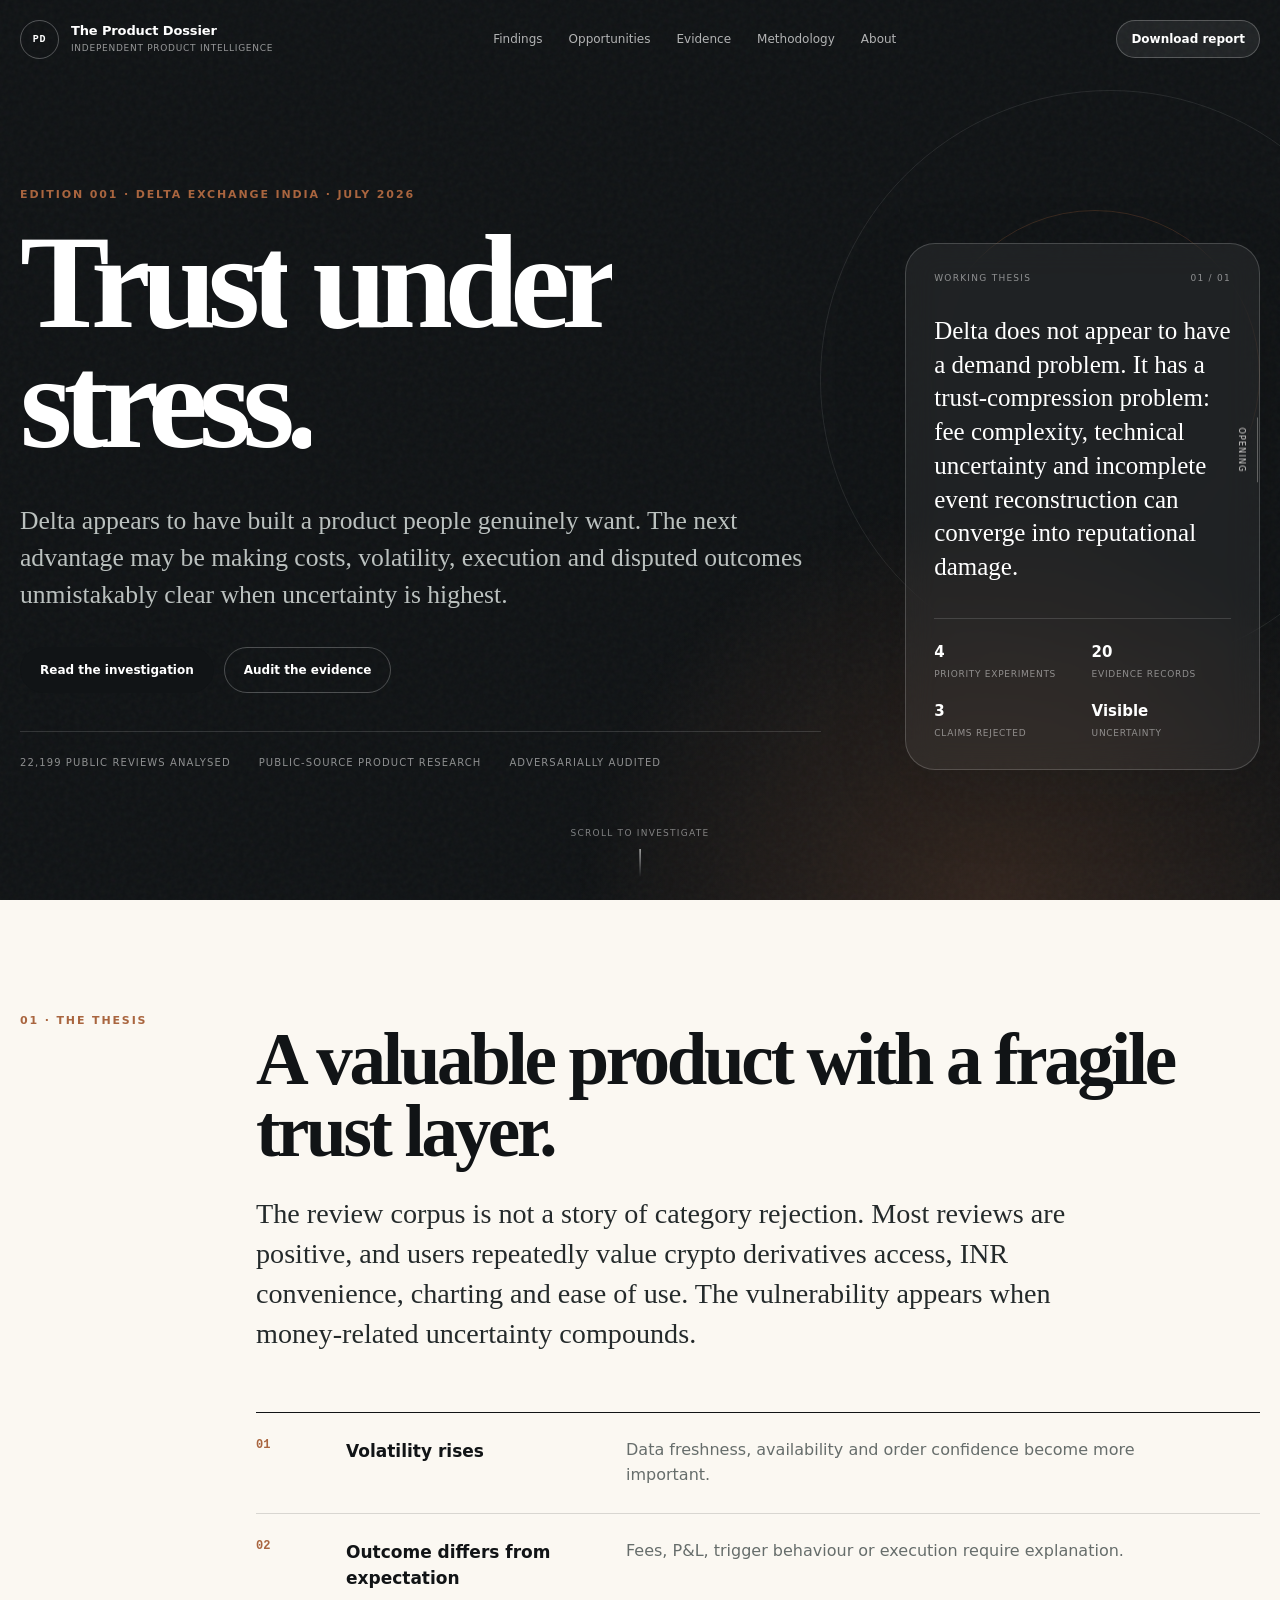
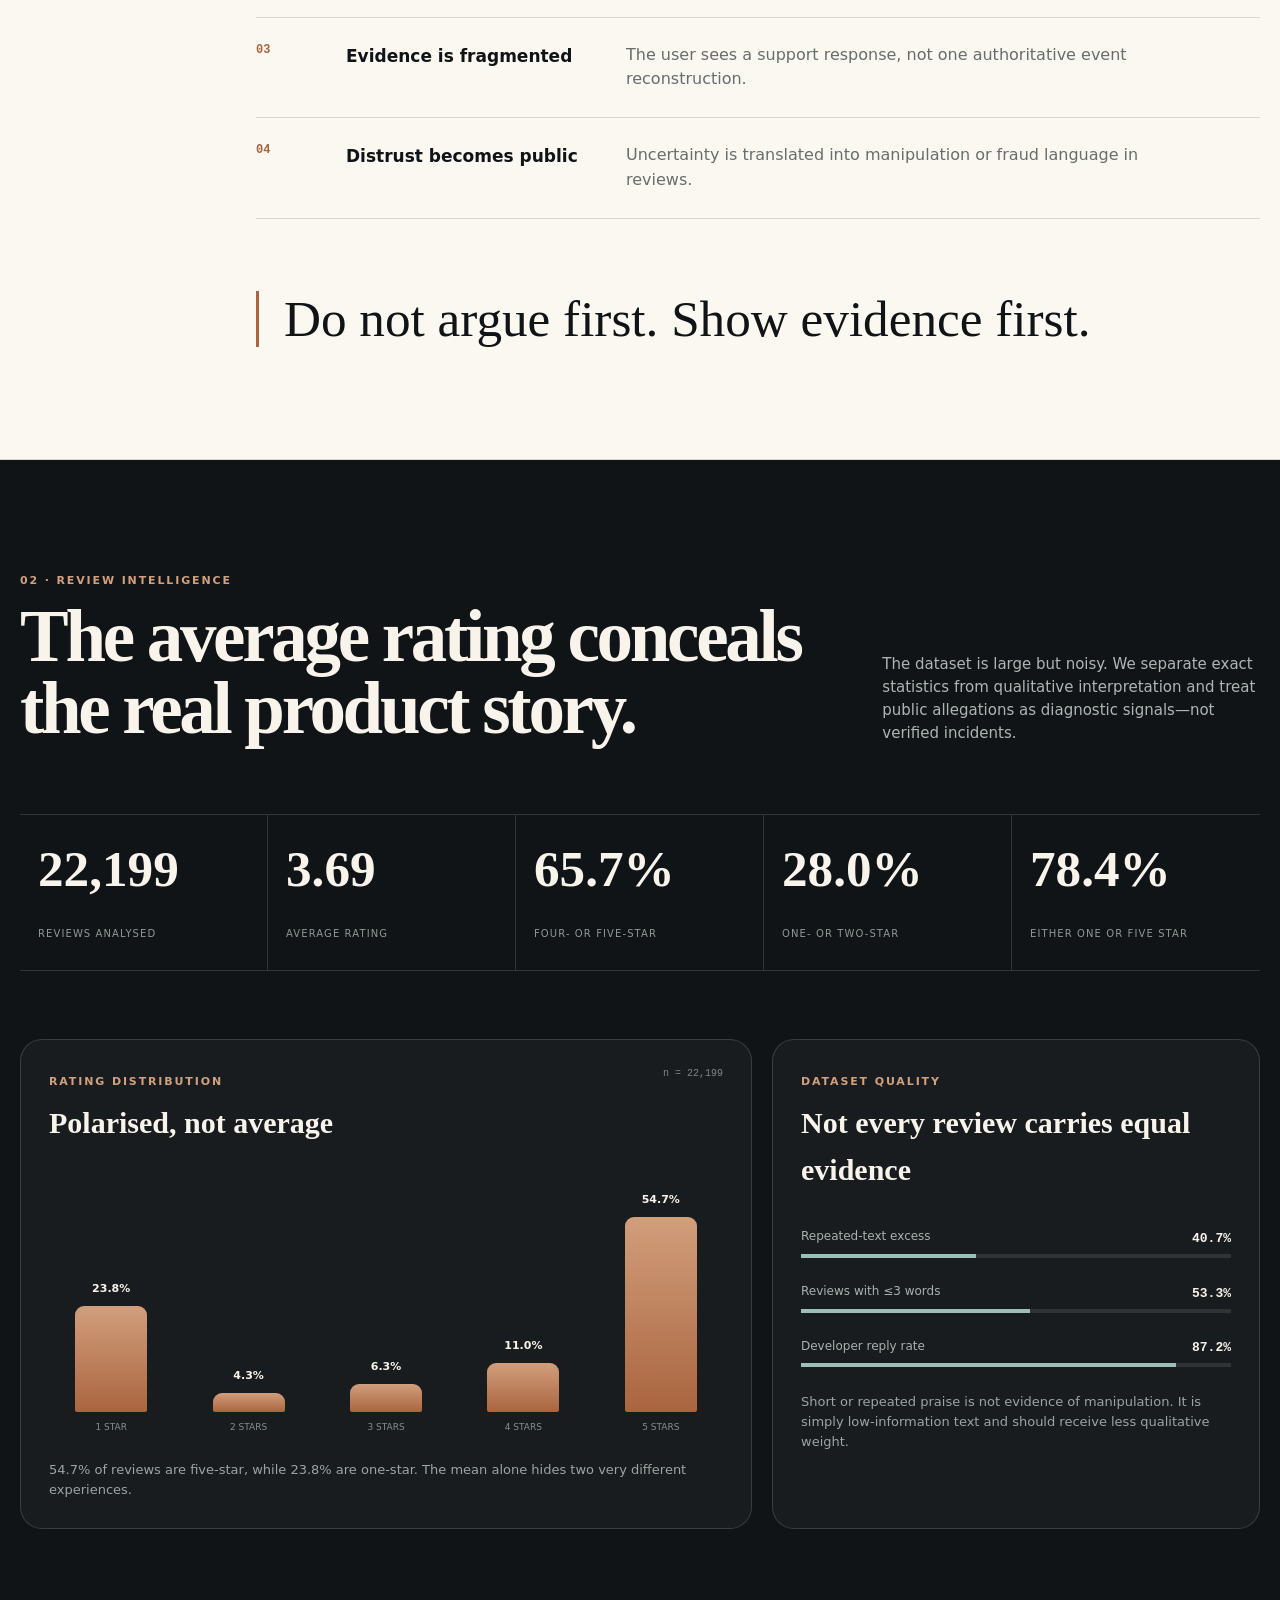
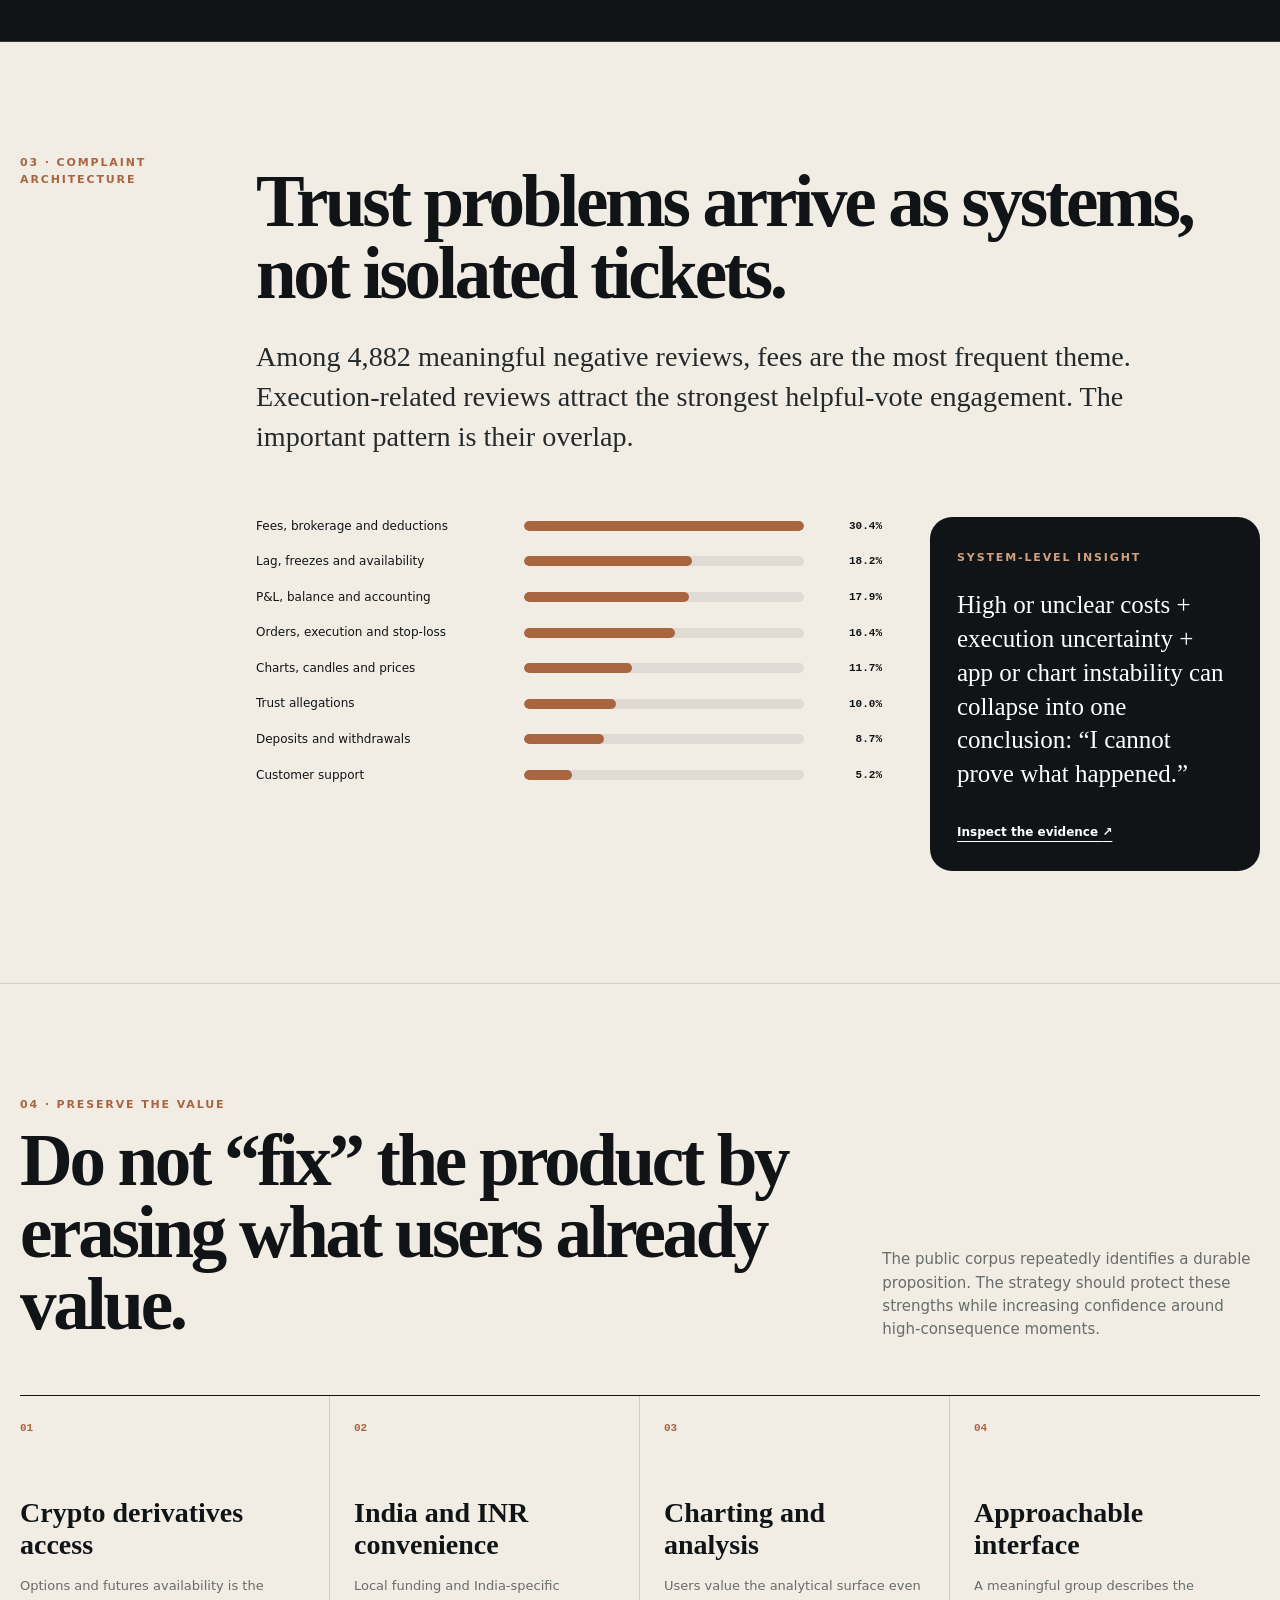
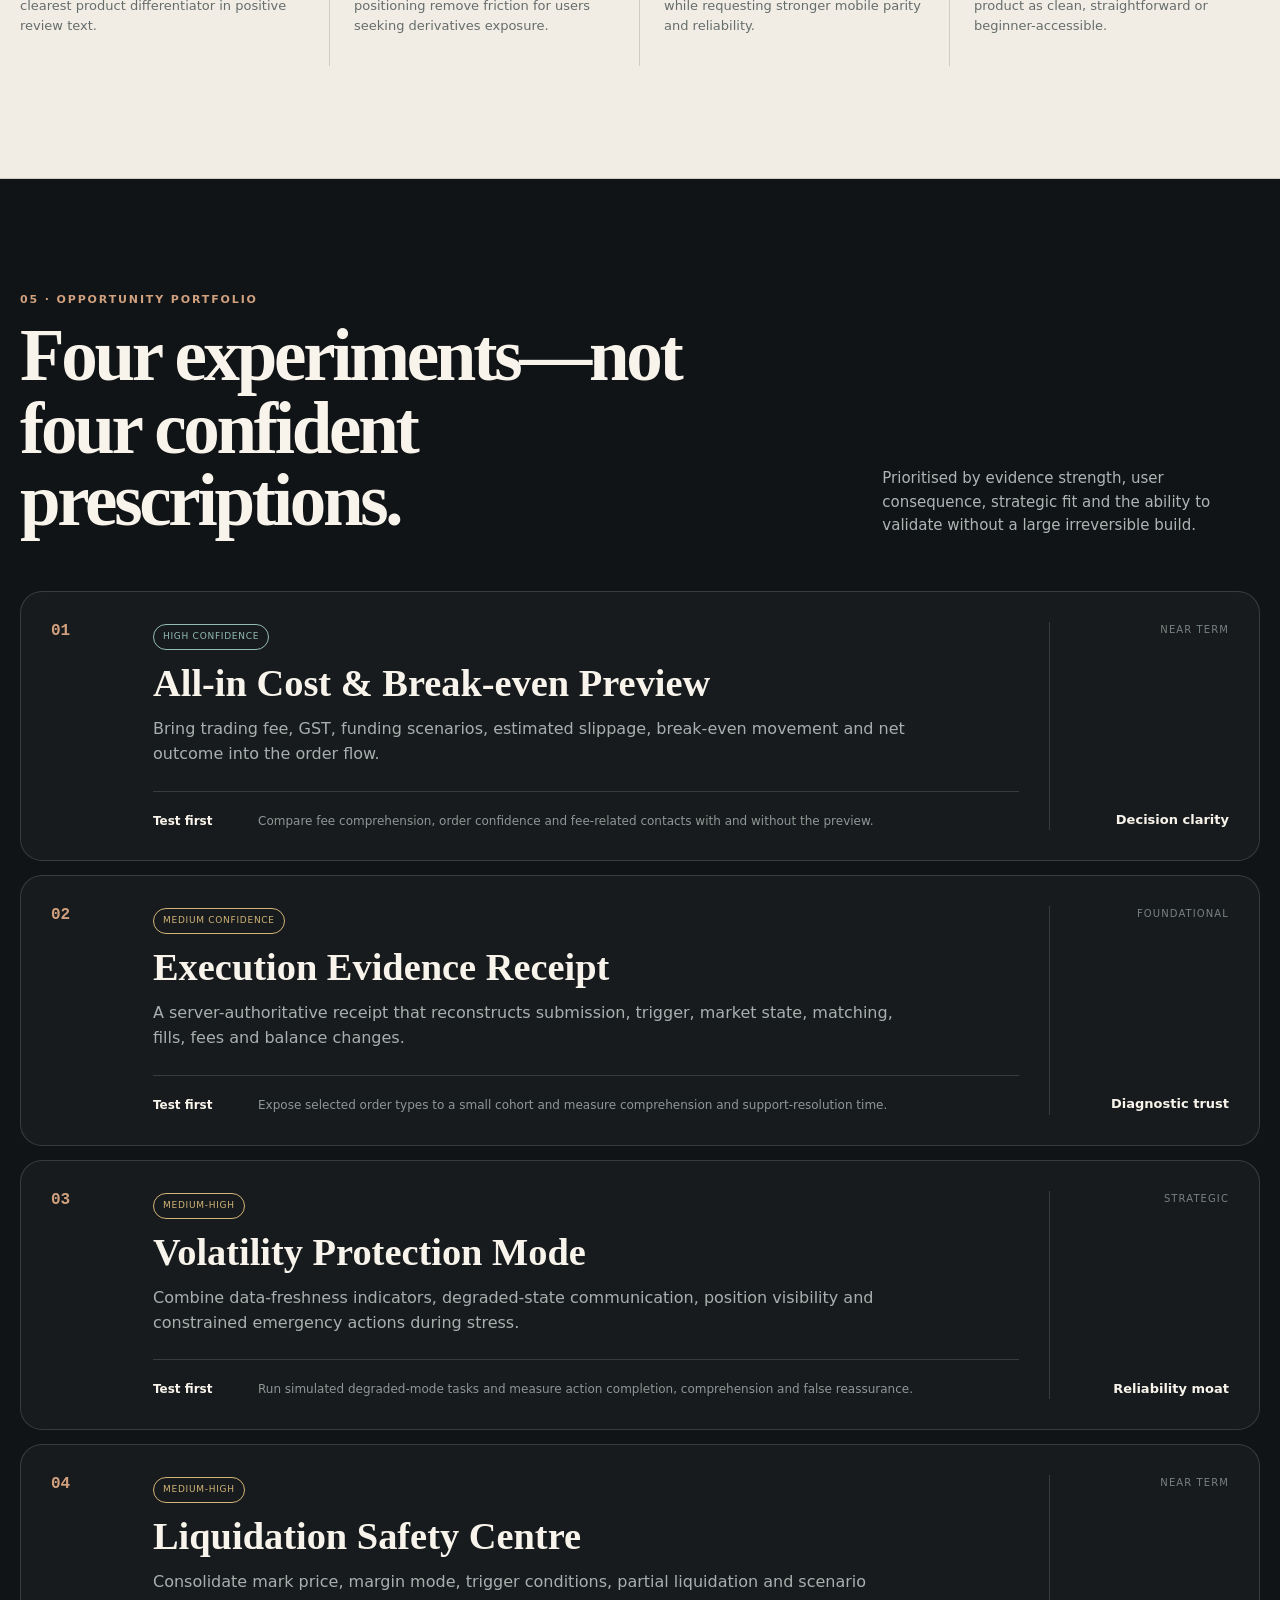
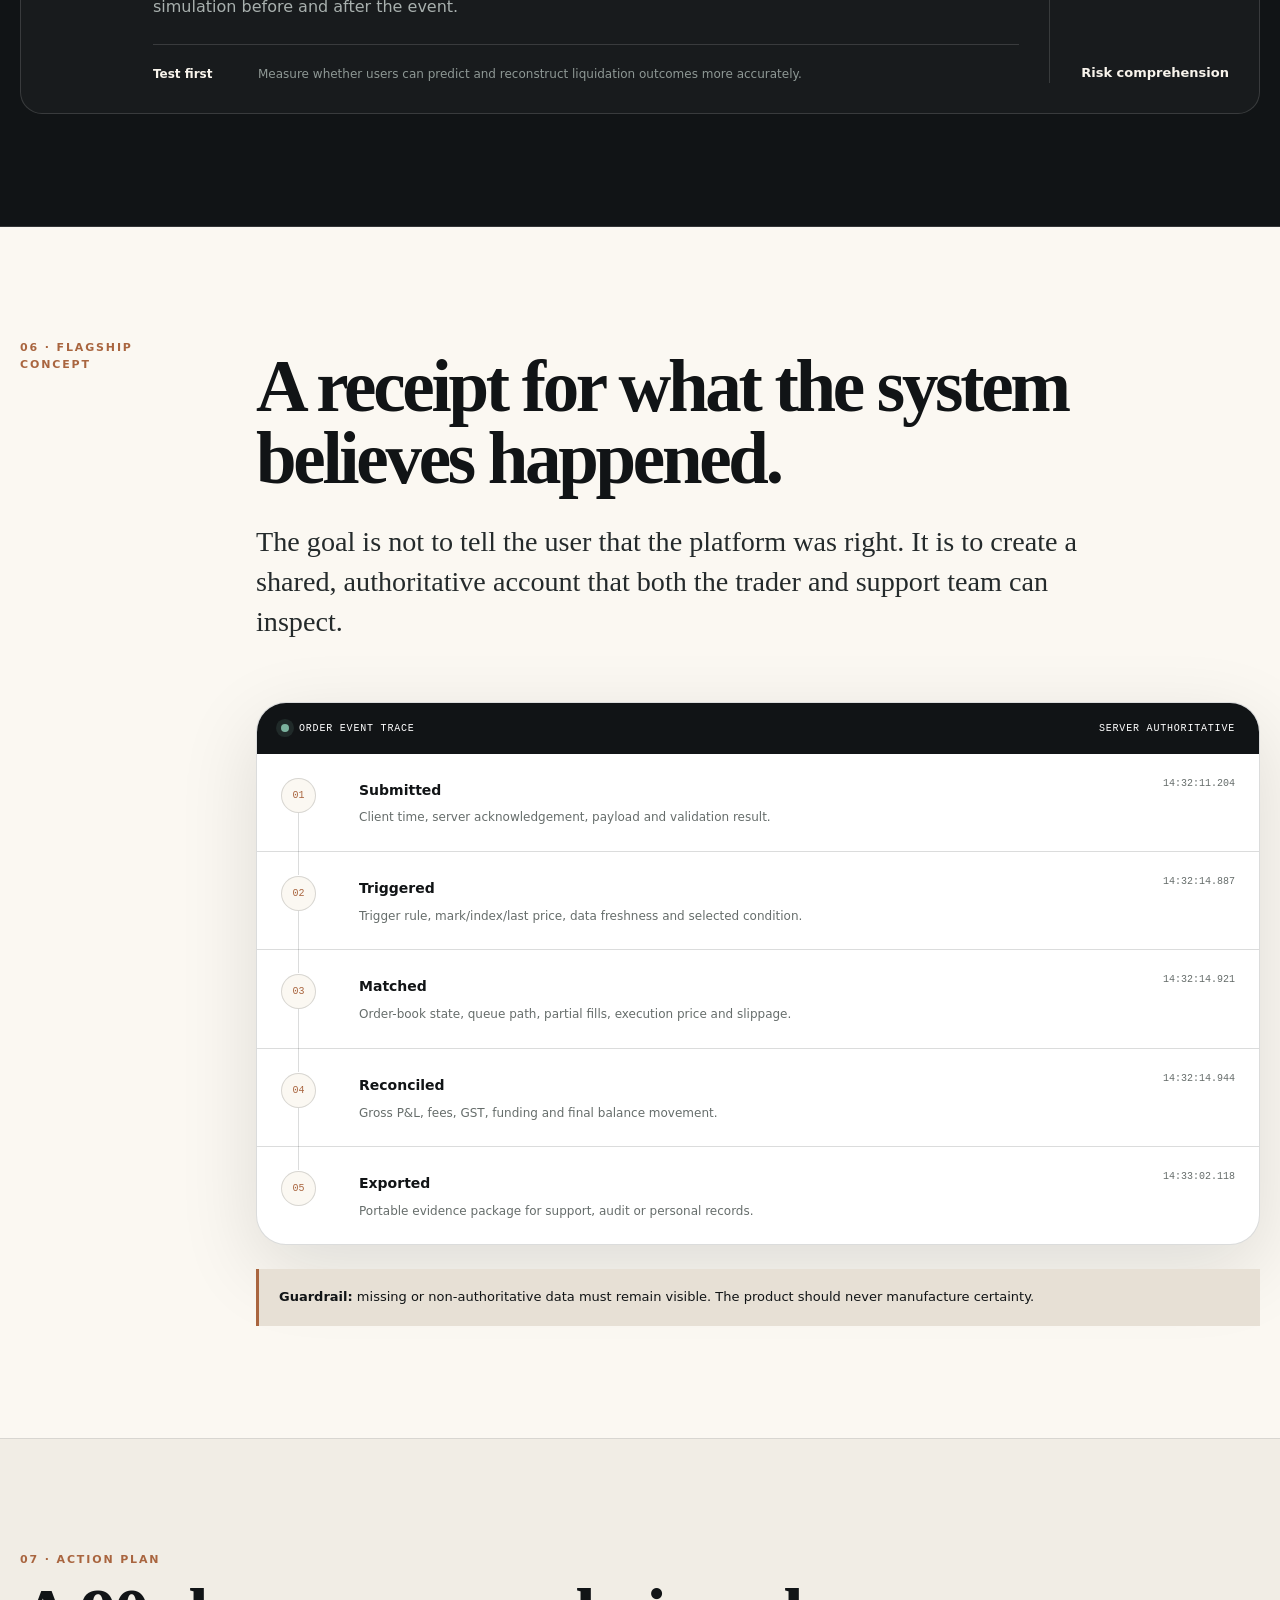
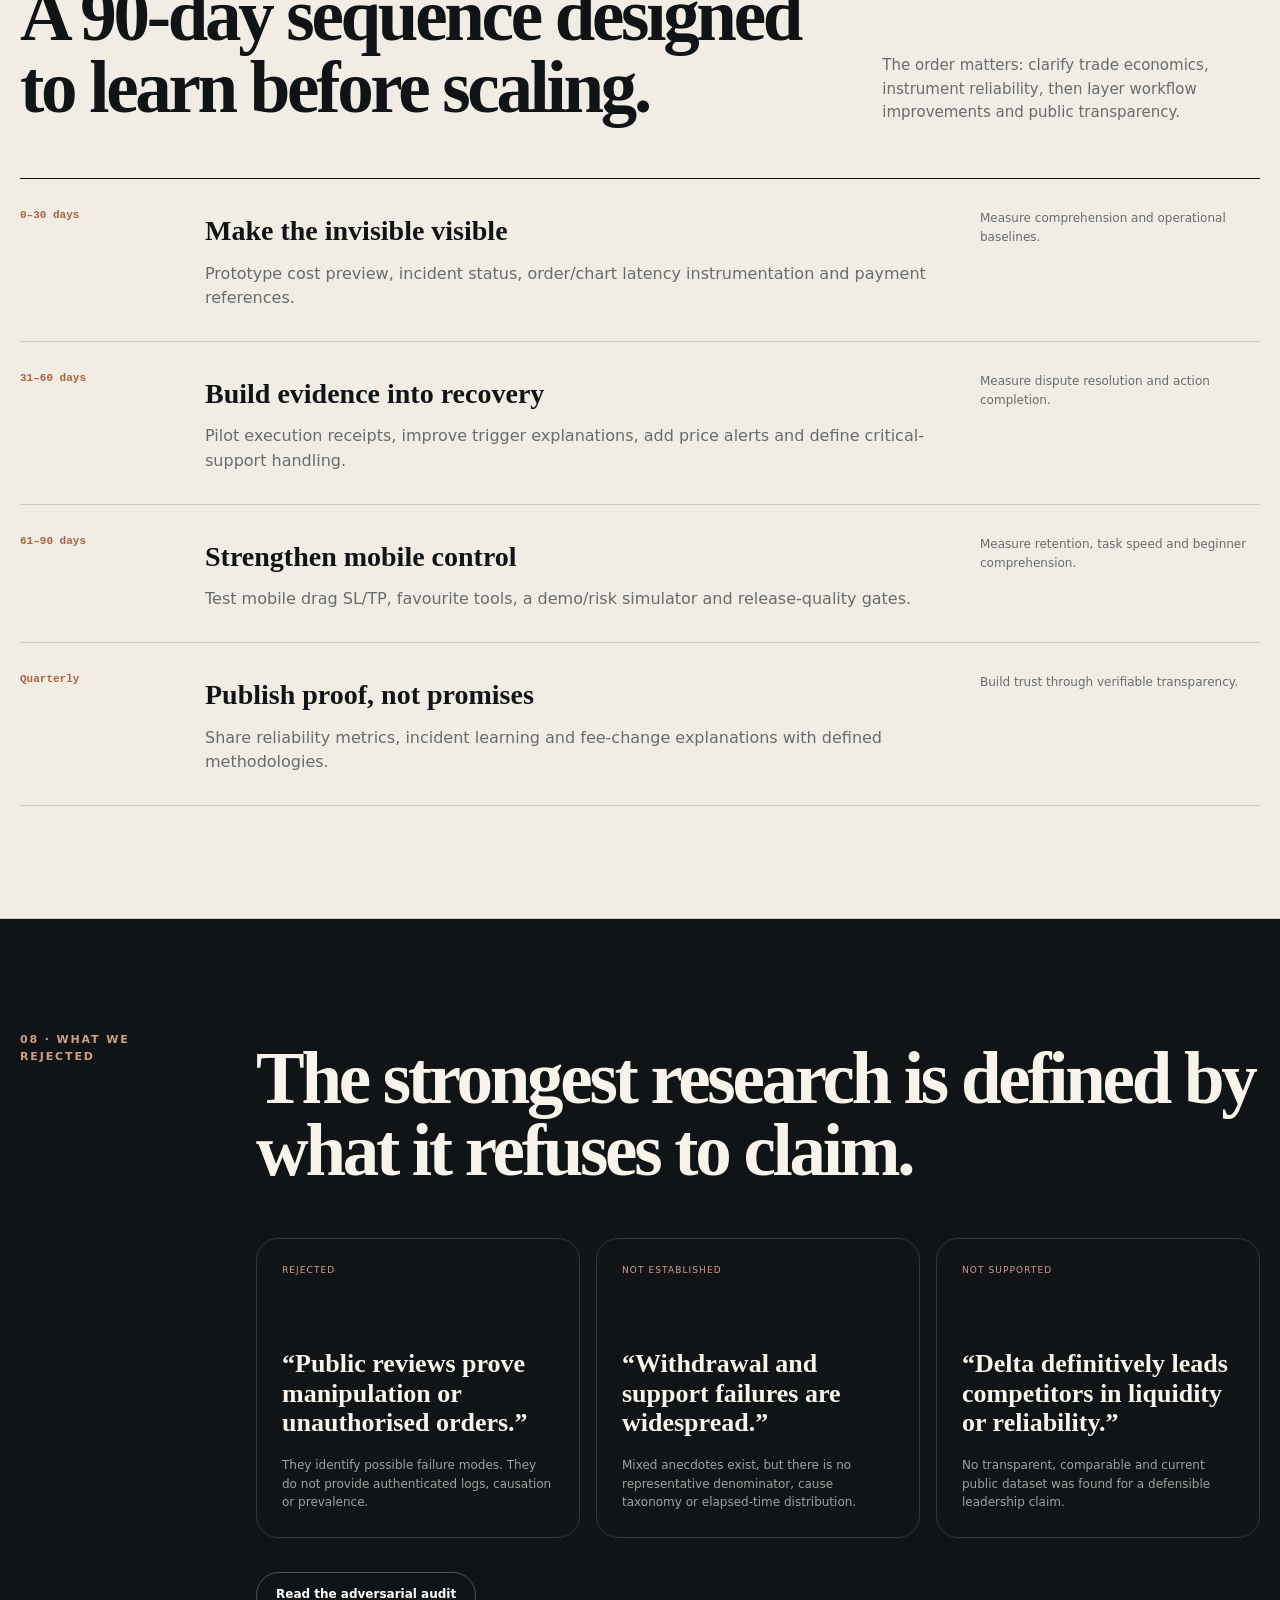
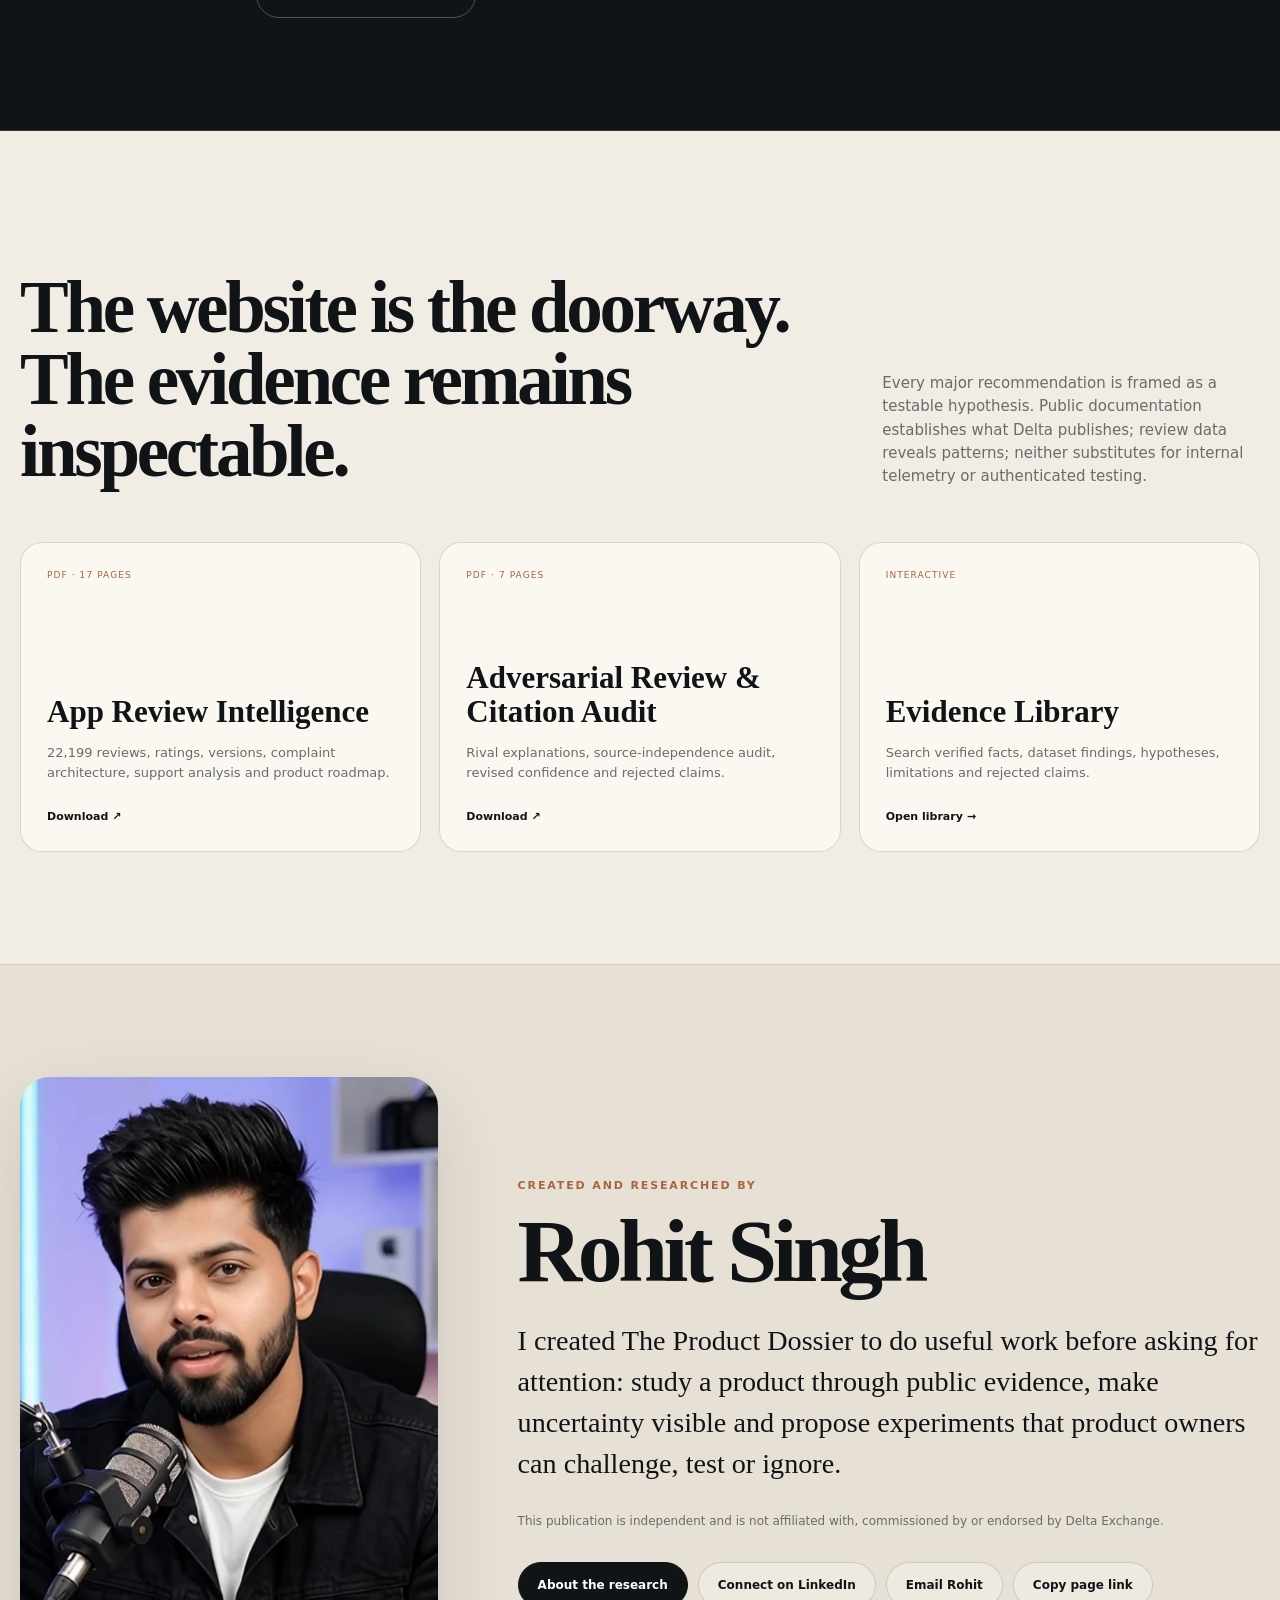
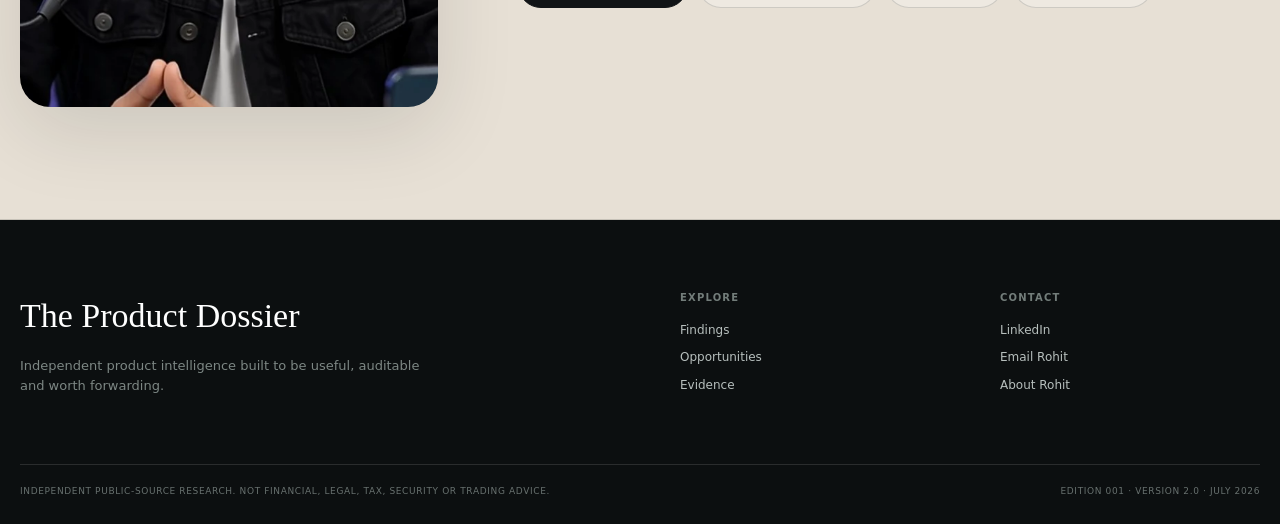
==== commit c5cd5cb2: "Add files via upload" ====
--- a/index.html
+++ b/index.html
@@ -651,7 +651,7 @@
           <h2>Rohit Singh</h2>
           <p>I created The Product Dossier to do useful work before asking for attention: study a product through public evidence, make uncertainty visible and propose experiments that product owners can challenge, test or ignore.</p>
           <p class="author-note">This publication is independent and is not affiliated with, commissioned by or endorsed by Delta Exchange.</p>
-          <div class="author-actions"><a class="button button-primary" href="about.html">About the research</a><button class="button button-quiet" type="button" data-copy-link>Copy page link</button></div>
+          <div class="author-actions"><a class="button button-primary" href="about.html">About the research</a><a class="button button-quiet" href="https://www.linkedin.com/in/rohit-singh-panwar" target="_blank" rel="noopener noreferrer">Connect on LinkedIn</a><a class="button button-quiet" href="mailto:rohitsinghpanwar190796@gmail.com?subject=The%20Product%20Dossier%20%E2%80%94%20Delta%20Exchange">Email Rohit</a><button class="button button-quiet" type="button" data-copy-link>Copy page link</button></div>
         </div>
       </div>
     </section>
@@ -661,7 +661,7 @@
     <div class="container footer-grid">
       <div><a class="footer-brand" href="index.html">The Product Dossier</a><p>Independent product intelligence built to be useful, auditable and worth forwarding.</p></div>
       <div><strong>Explore</strong><a href="#findings">Findings</a><a href="#opportunities">Opportunities</a><a href="evidence.html">Evidence</a></div>
-      <div><strong>Publication</strong><a href="methodology.html">Methodology</a><a href="about.html">About Rohit</a><a href="delta-exchange-app-review-intelligence.pdf">Download report</a></div>
+      <div><strong>Contact</strong><a href="https://www.linkedin.com/in/rohit-singh-panwar" target="_blank" rel="noopener noreferrer">LinkedIn</a><a href="mailto:rohitsinghpanwar190796@gmail.com?subject=The%20Product%20Dossier%20%E2%80%94%20Delta%20Exchange">Email Rohit</a><a href="about.html">About Rohit</a></div>
     </div>
     <div class="container footer-bottom"><span>Independent public-source research. Not financial, legal, tax, security or trading advice.</span><span>Edition 001 · Version 2.0 · July 2026</span></div>
   </footer>
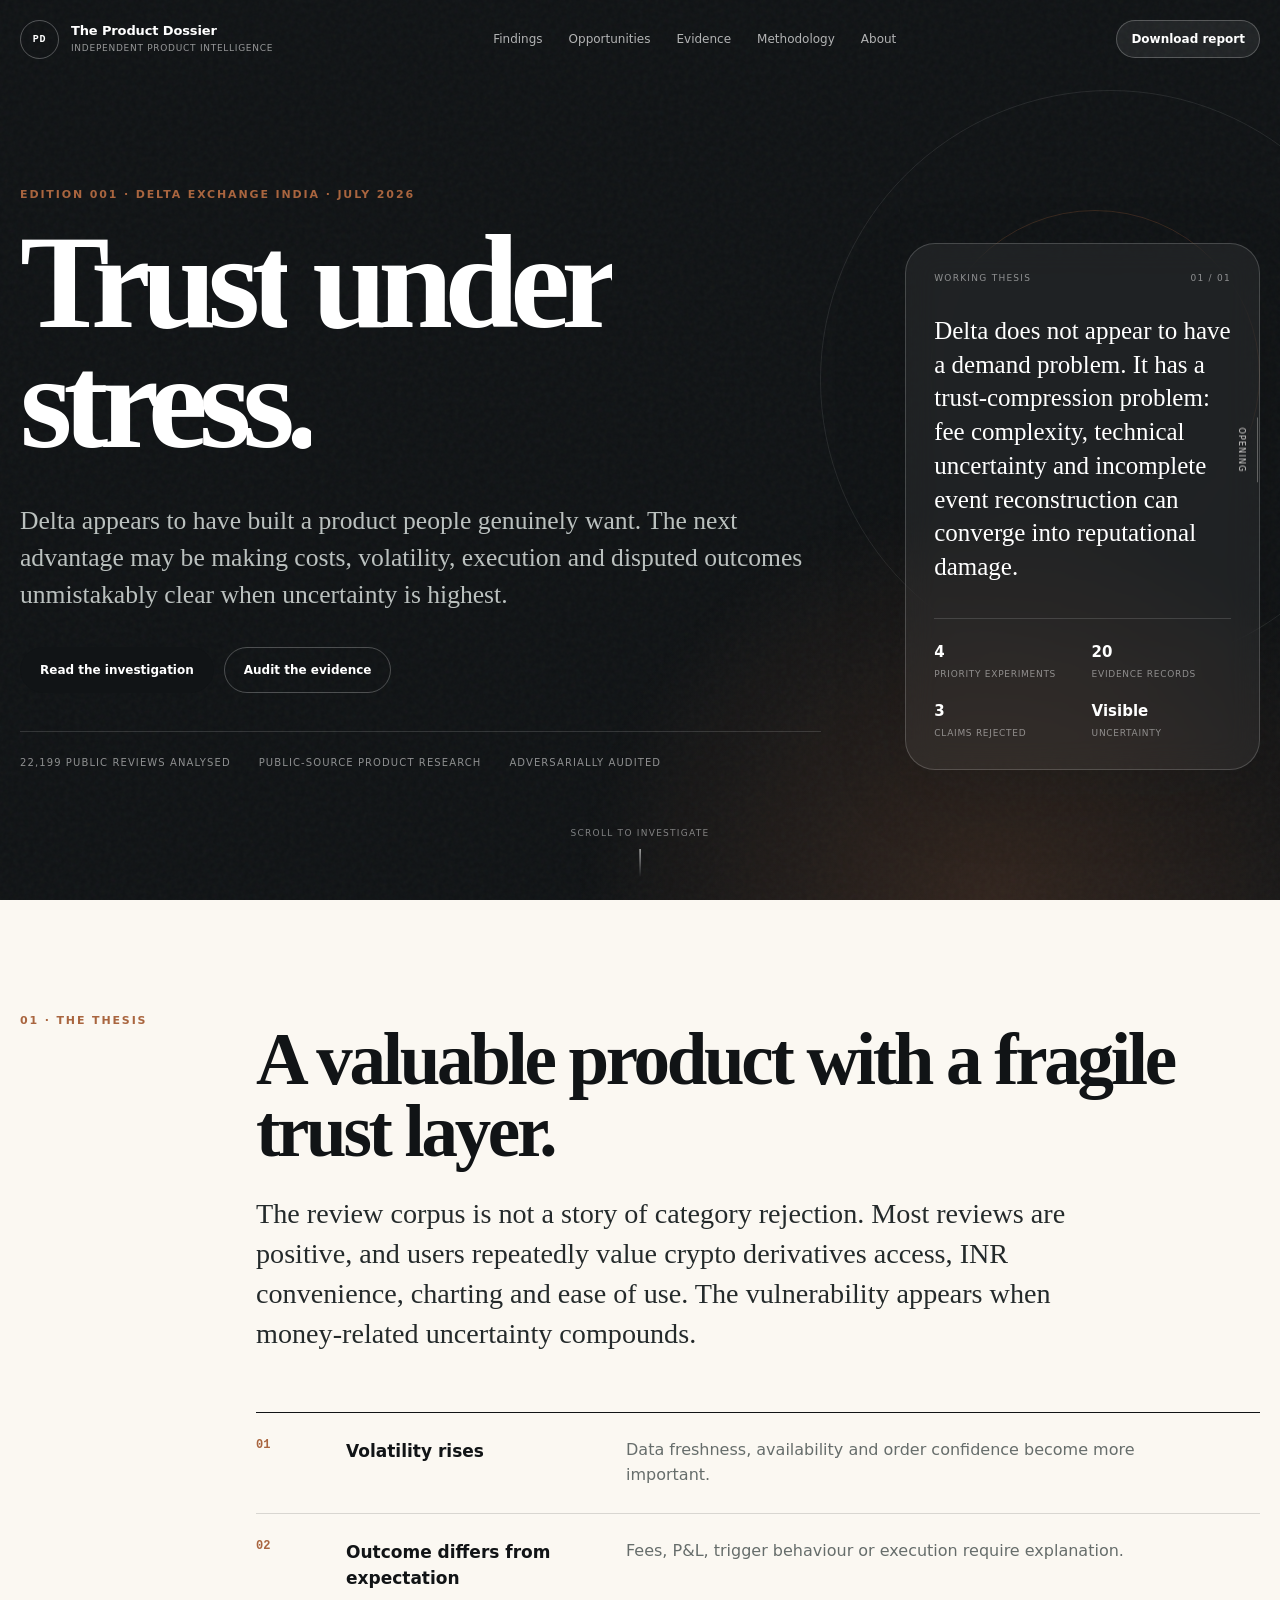
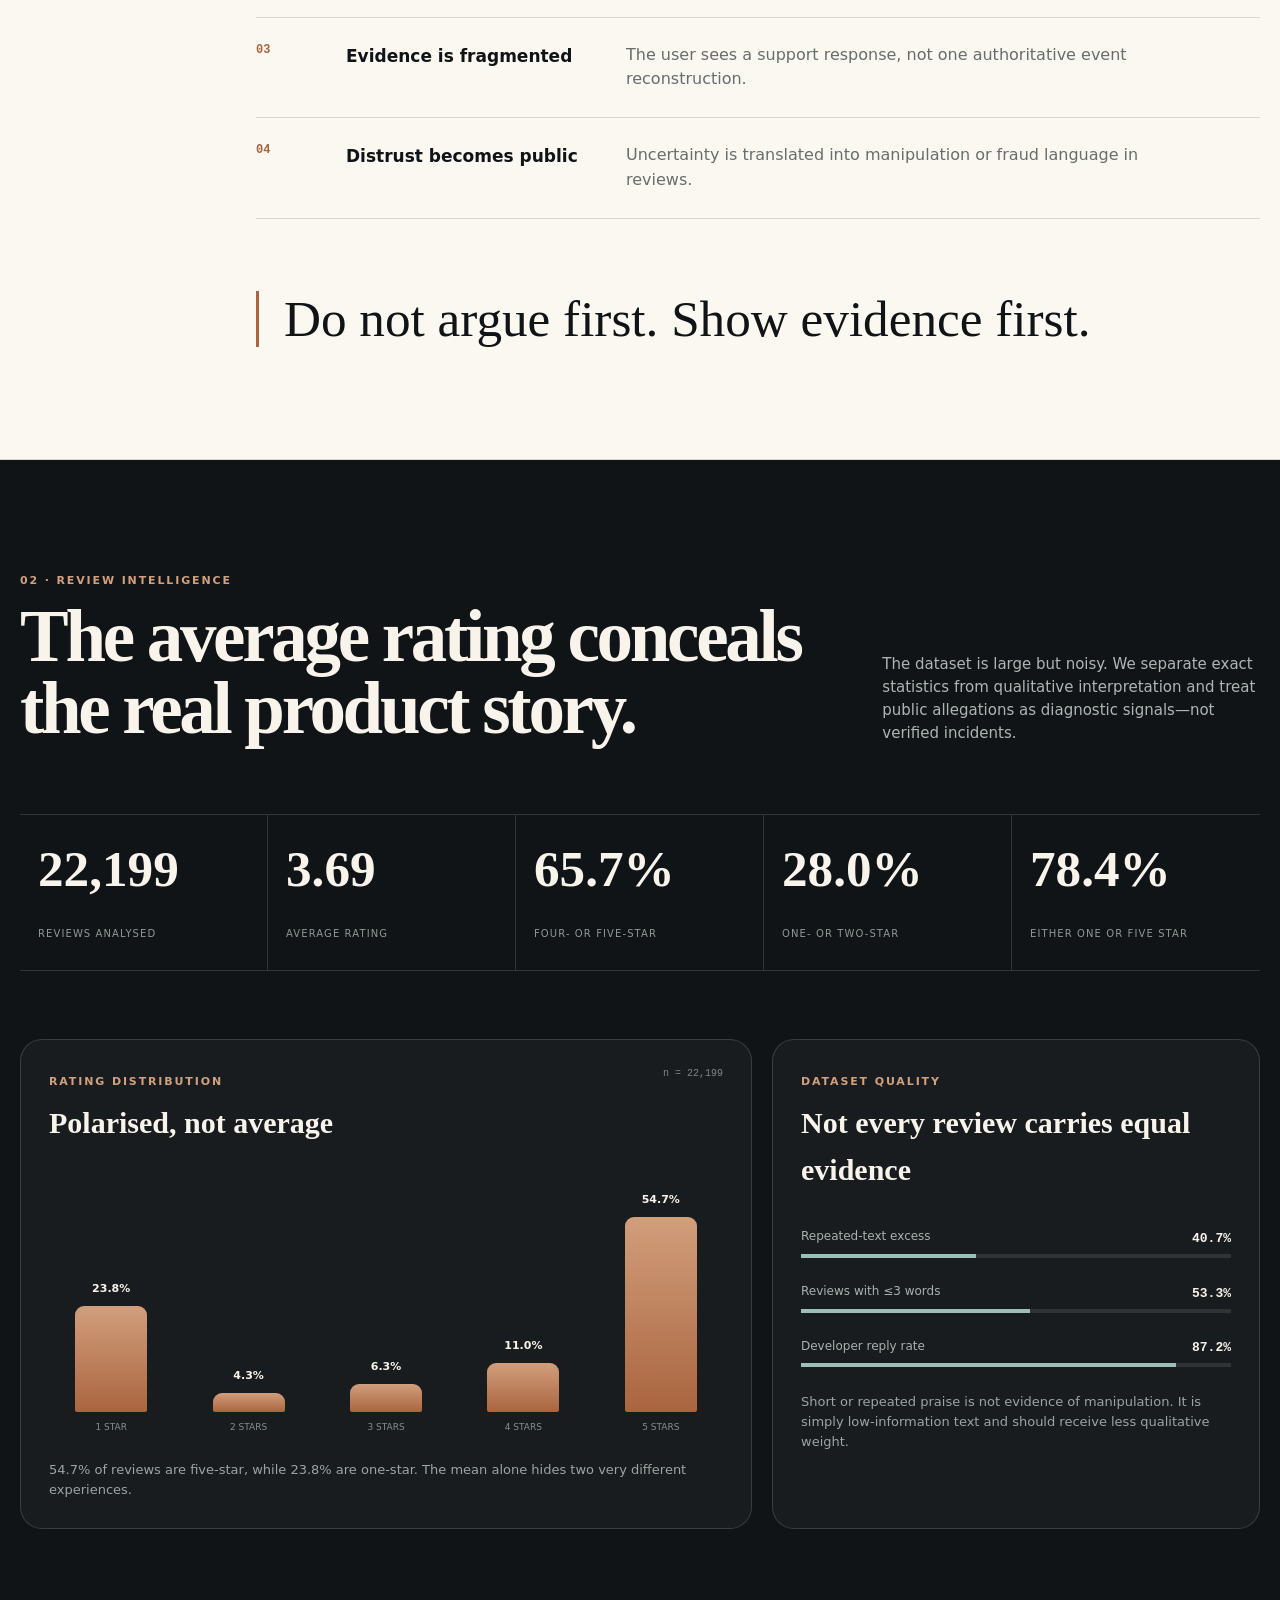
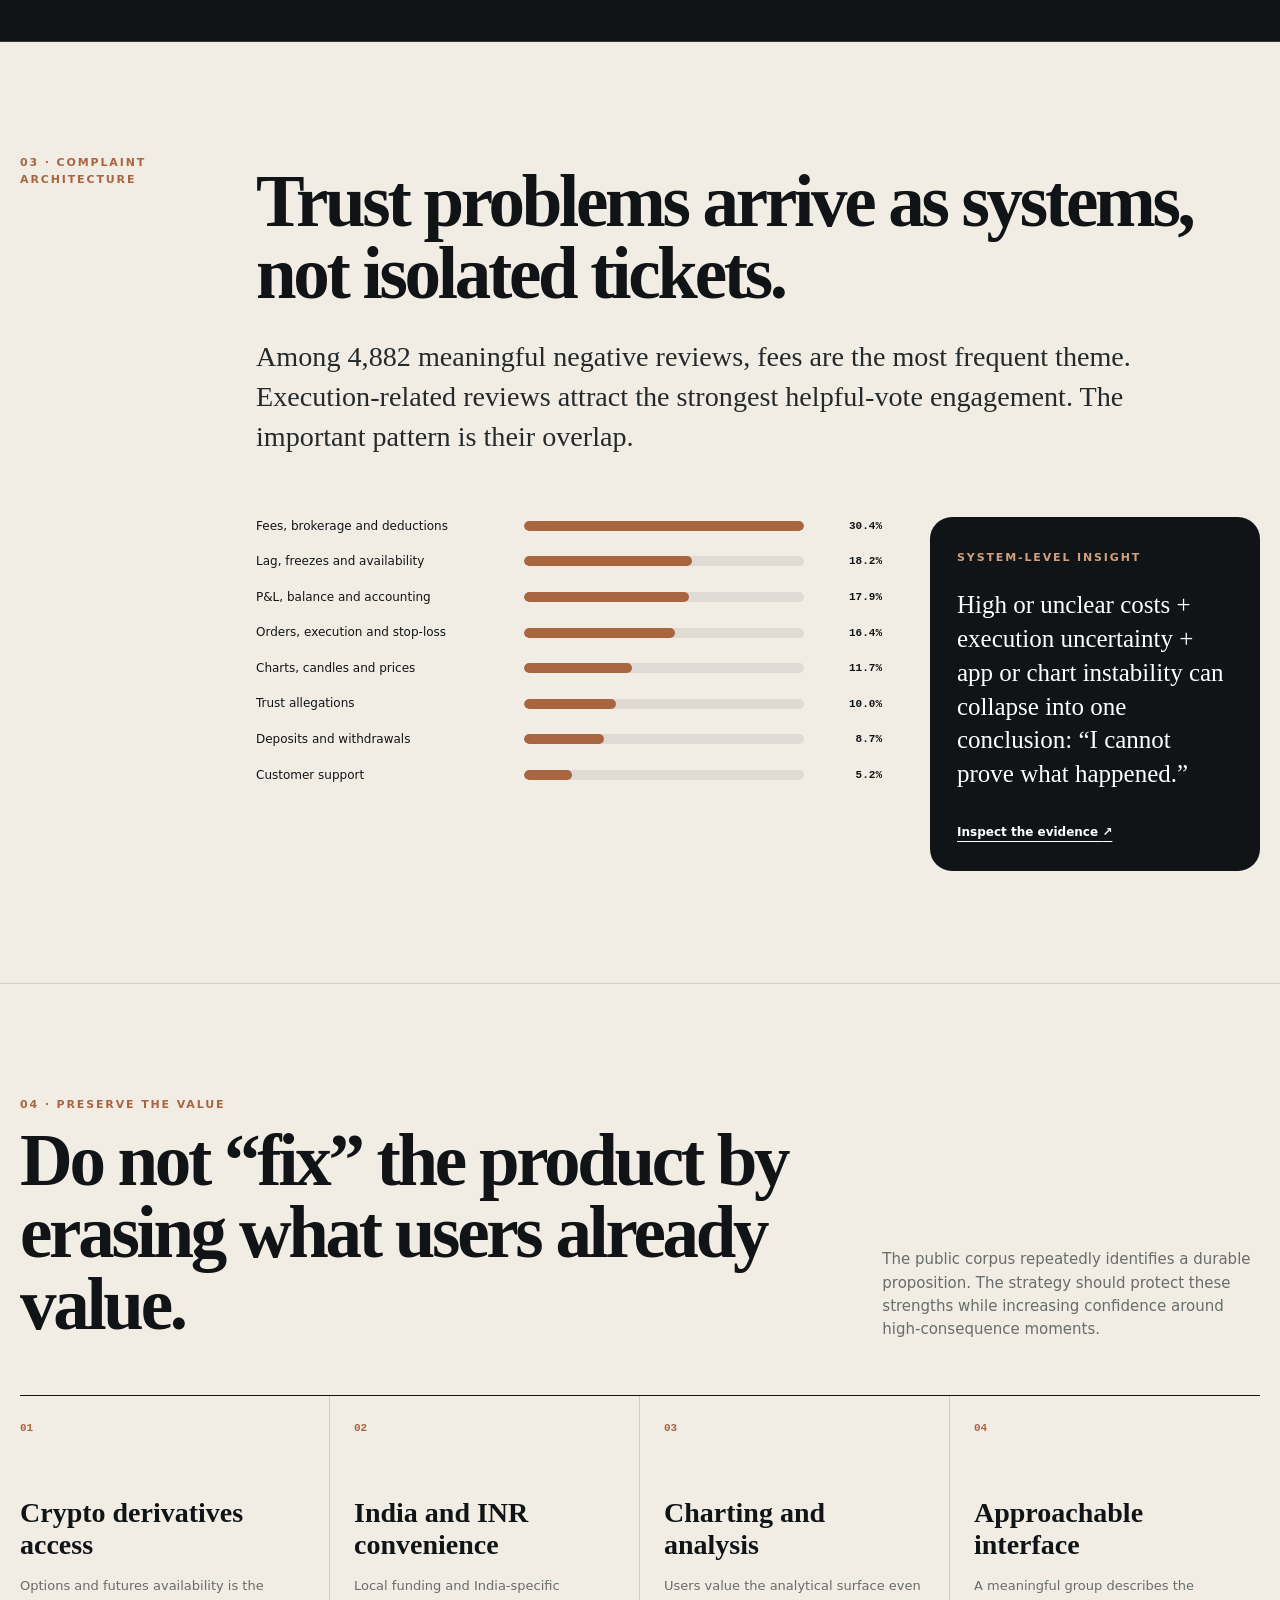
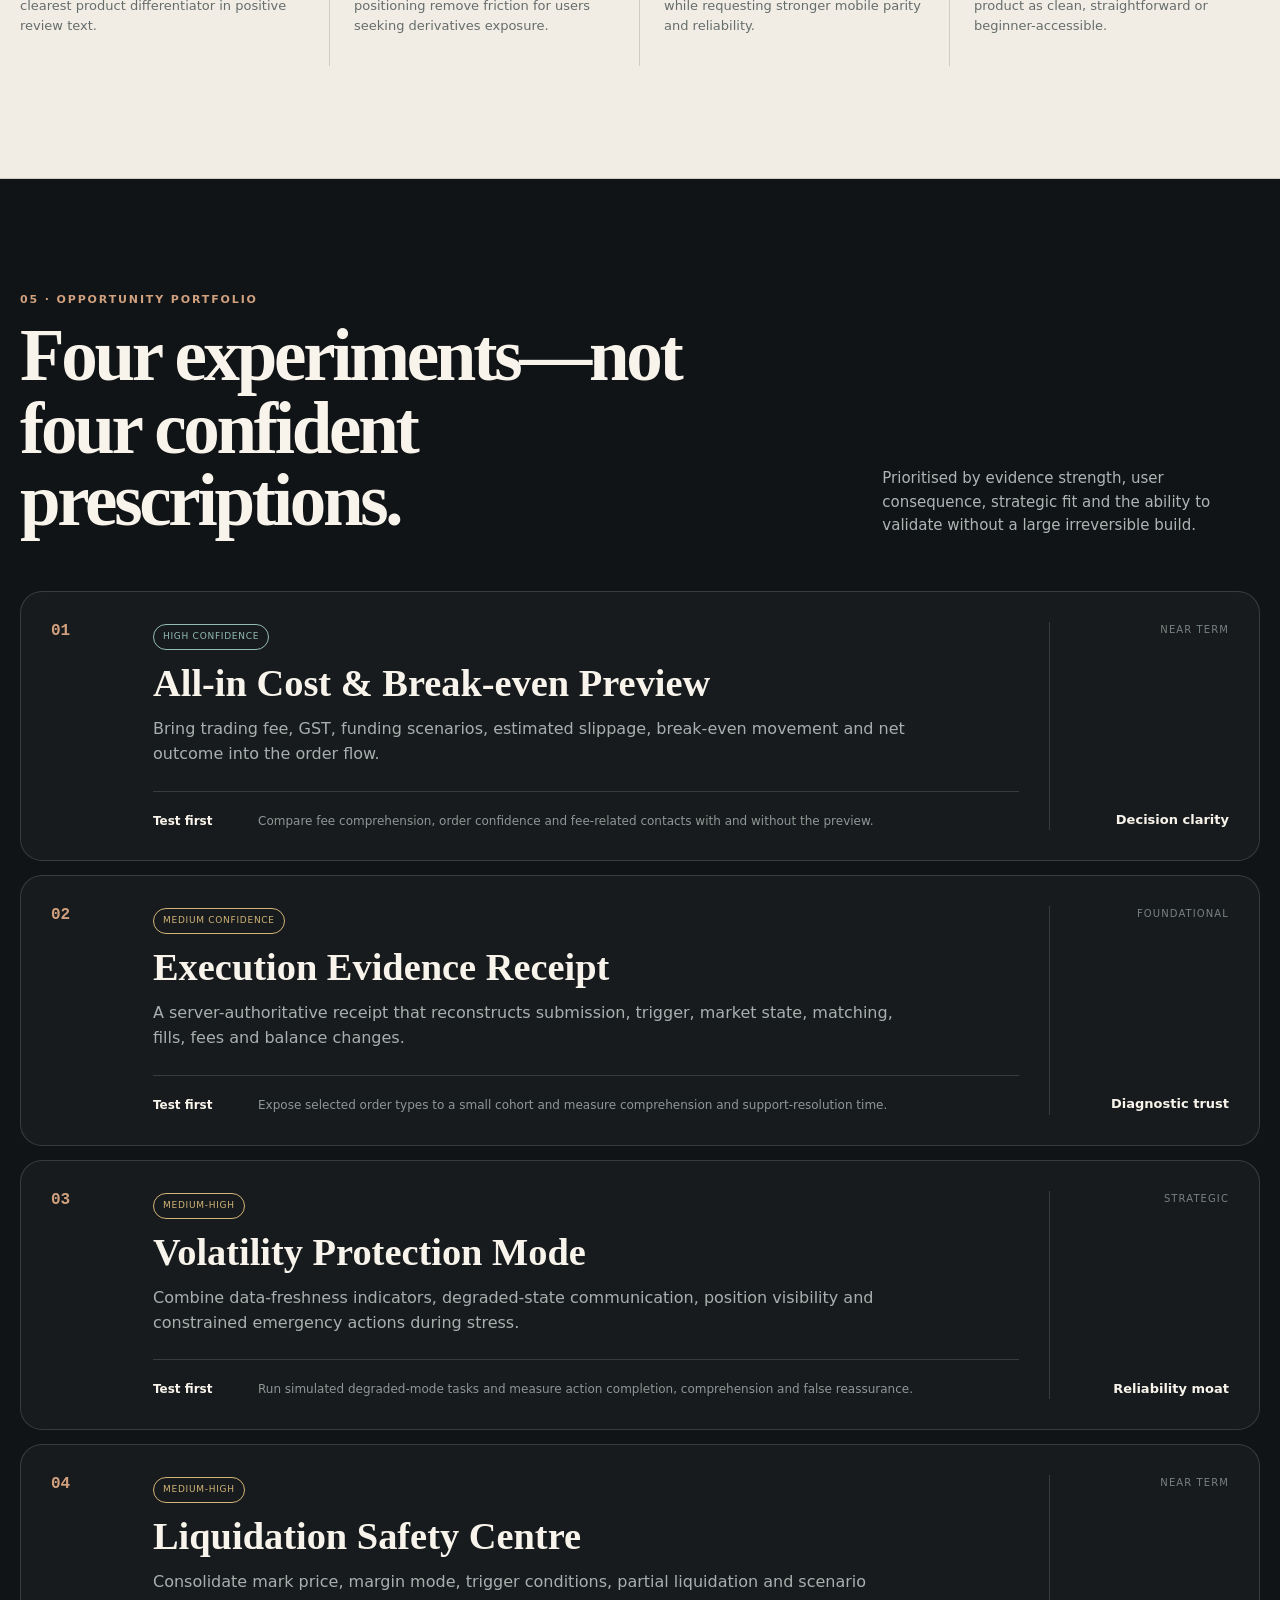
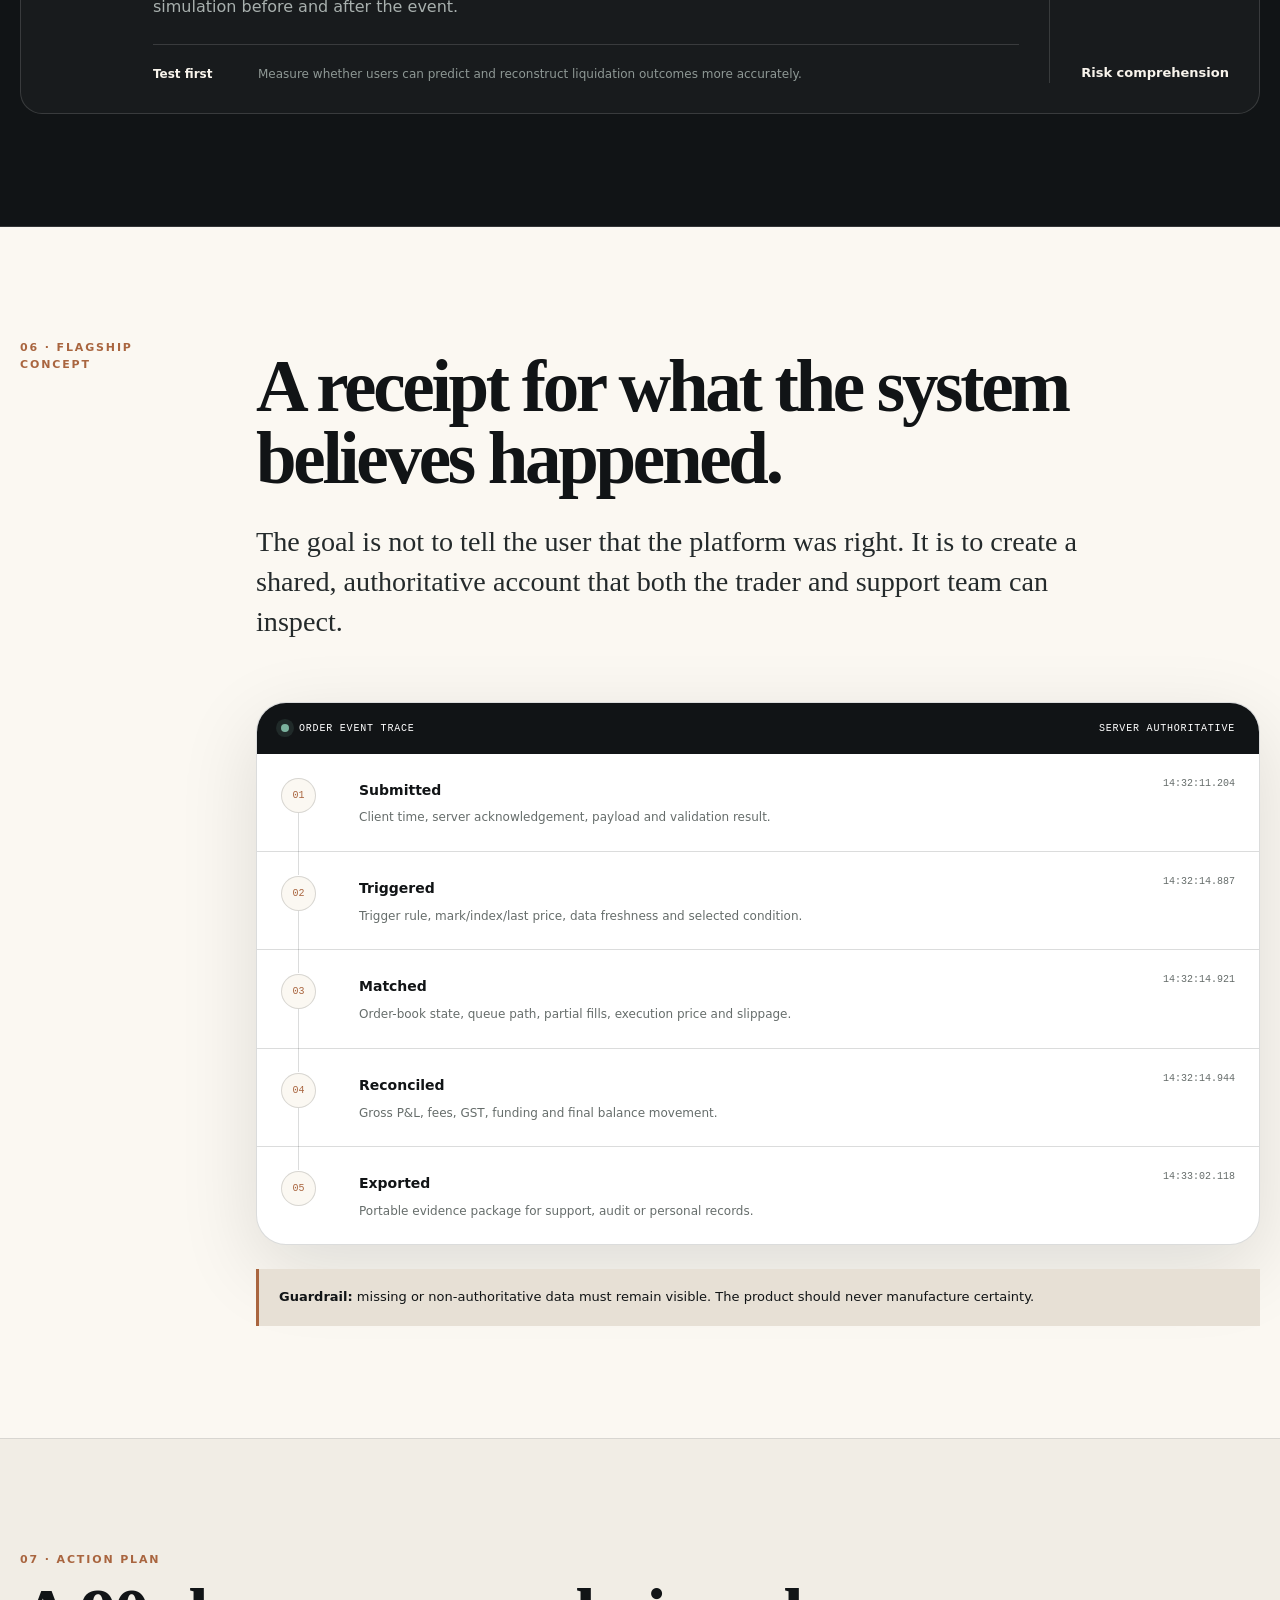
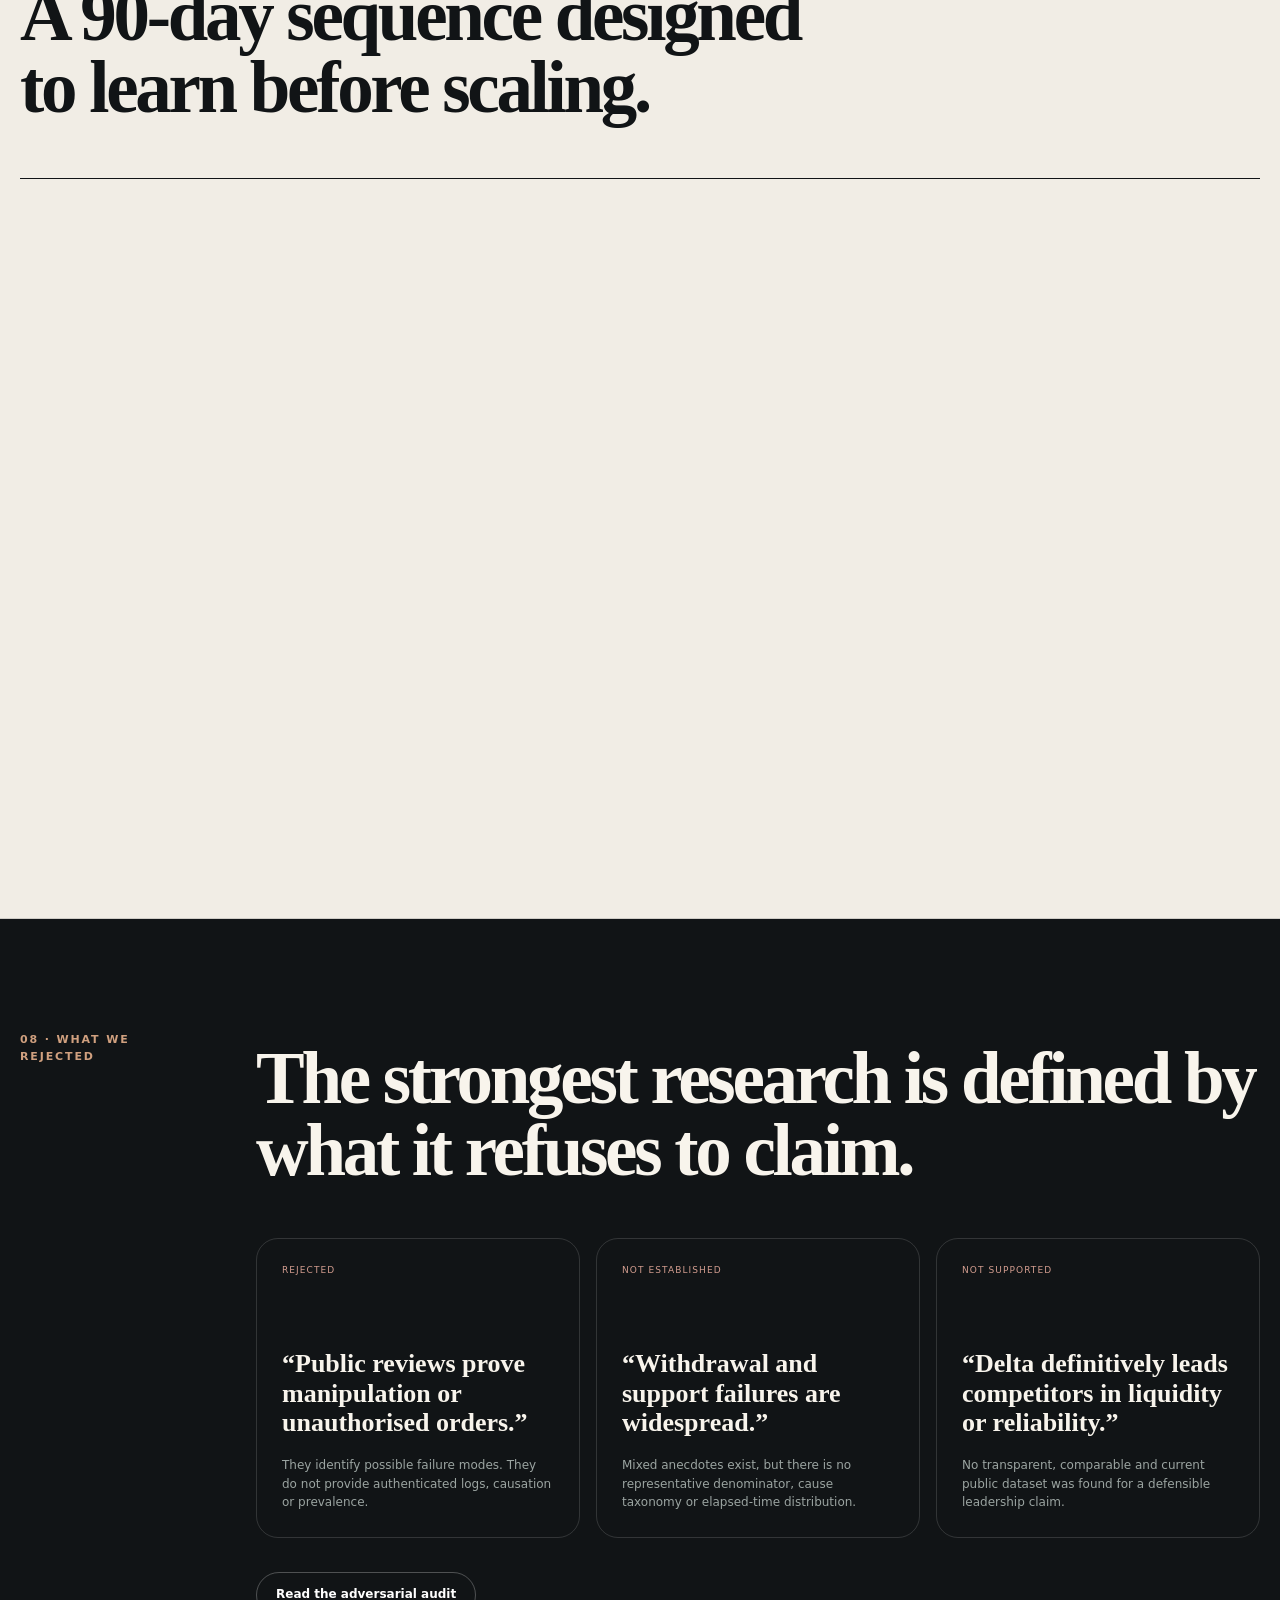
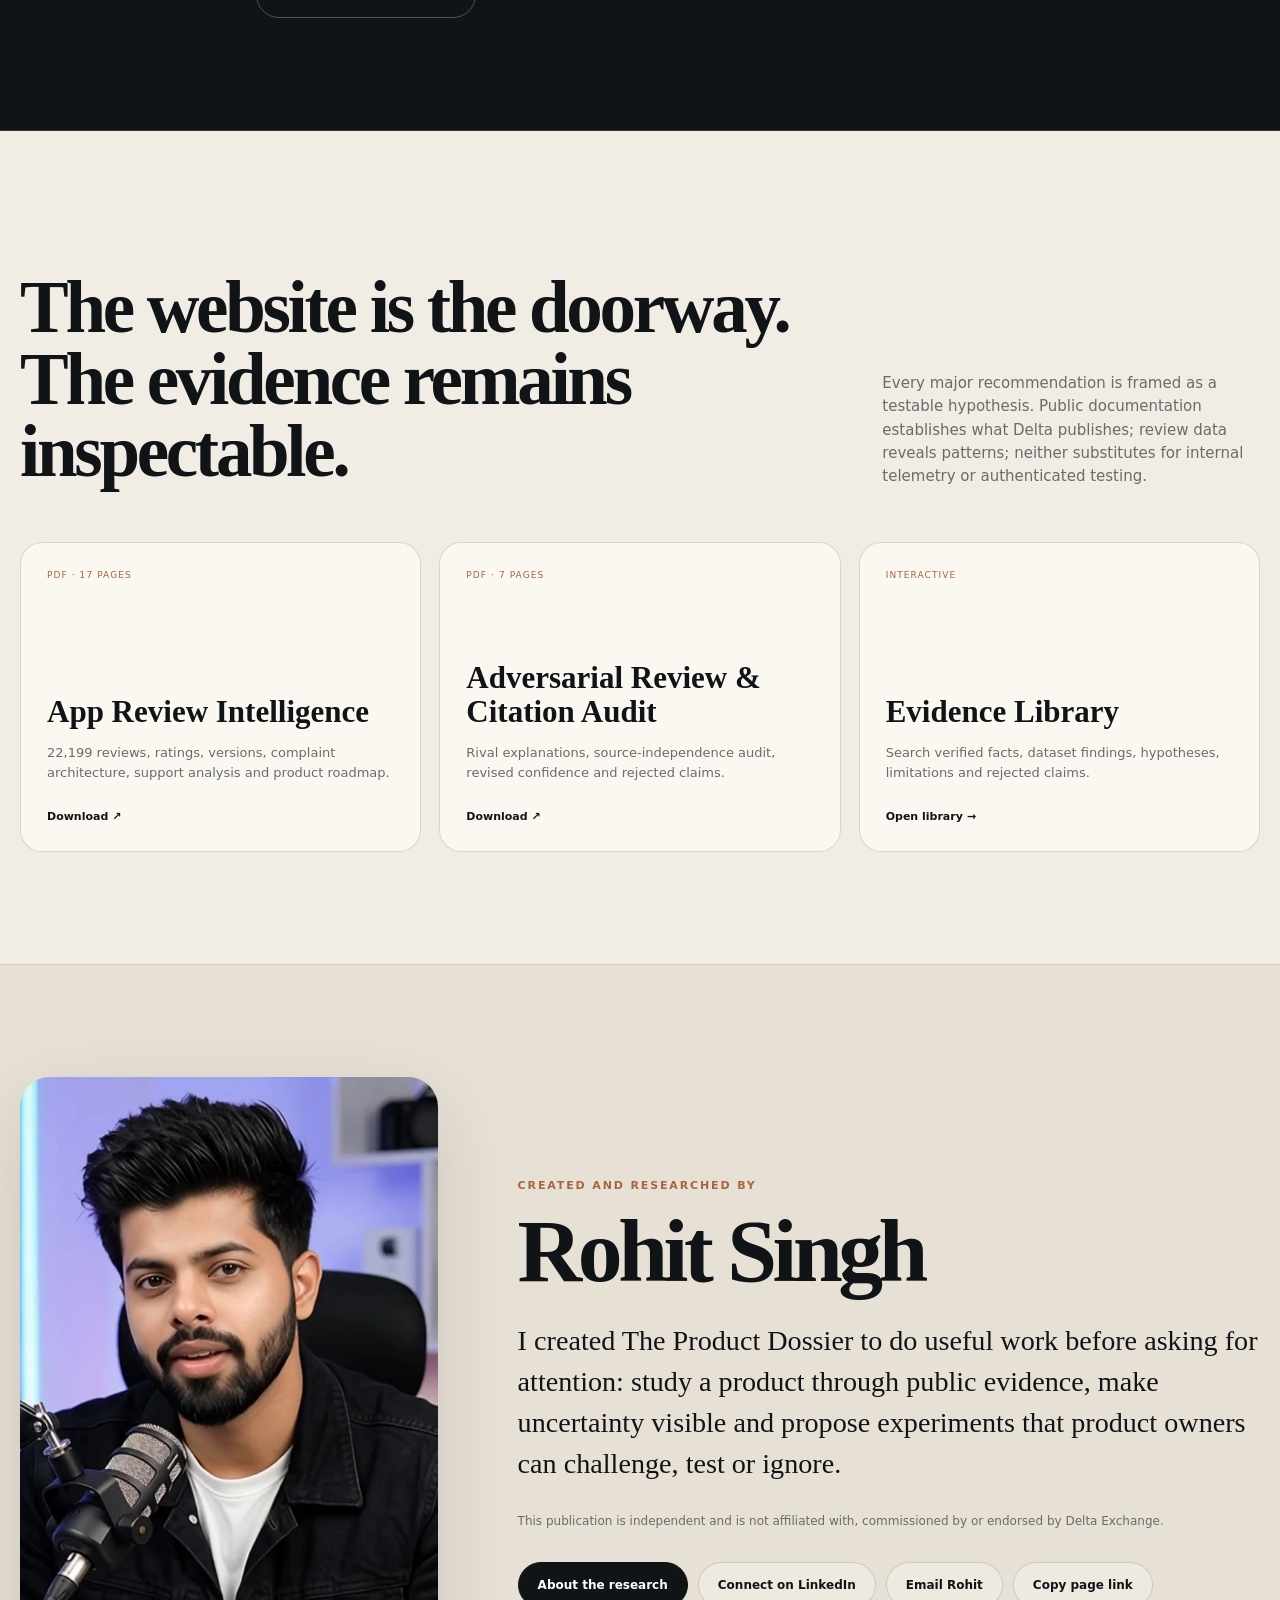
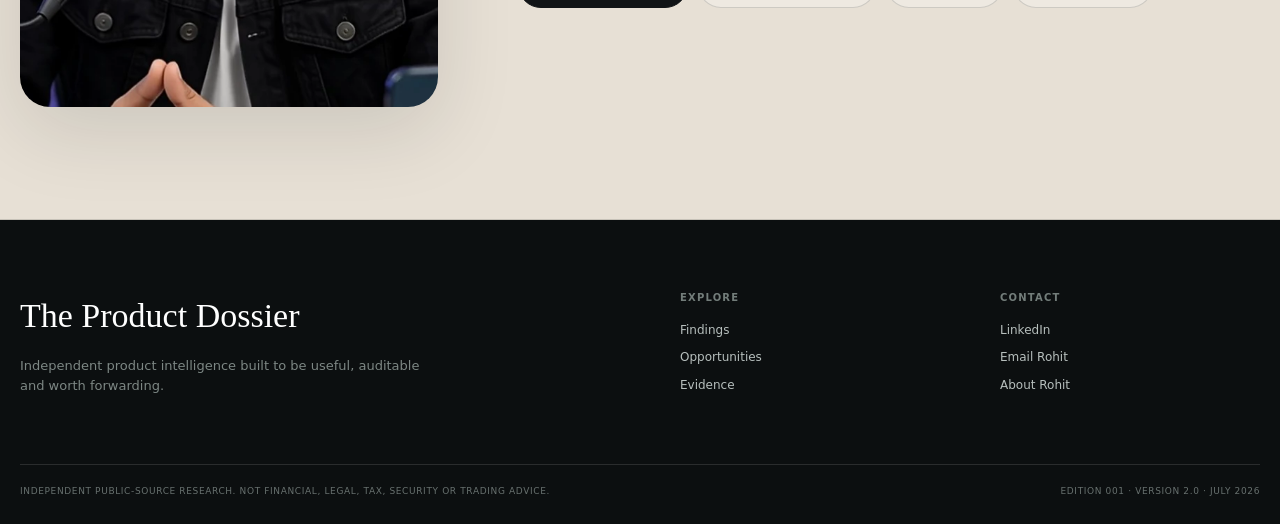
==== commit 5db80a16: "Add files via upload" ====
--- a/index.html
+++ b/index.html
@@ -9,7 +9,14 @@
   <meta property="og:type" content="article">
   <meta property="og:title" content="Trust Under Stress — Delta Exchange India">
   <meta property="og:description" content="The next moat may be a trust layer that explains costs, volatility, execution and disputed outcomes.">
-  <meta property="og:image" content="social-card.jpg">
+  <meta property="og:image" content="https://delta-exchange-product-dossier.vercel.app/social-card.jpg">
+  <meta property="og:url" content="https://delta-exchange-product-dossier.vercel.app/">
+  <meta property="og:image:type" content="image/jpeg">
+  <meta property="og:image:width" content="1200">
+  <meta property="og:image:height" content="630">
+  <meta name="twitter:card" content="summary_large_image">
+  <meta name="twitter:image" content="https://delta-exchange-product-dossier.vercel.app/social-card.jpg">
+  <link rel="canonical" href="https://delta-exchange-product-dossier.vercel.app/">
   <meta name="twitter:card" content="summary_large_image">
   <link rel="icon" href="favicon.svg" type="image/svg+xml">
   <style>
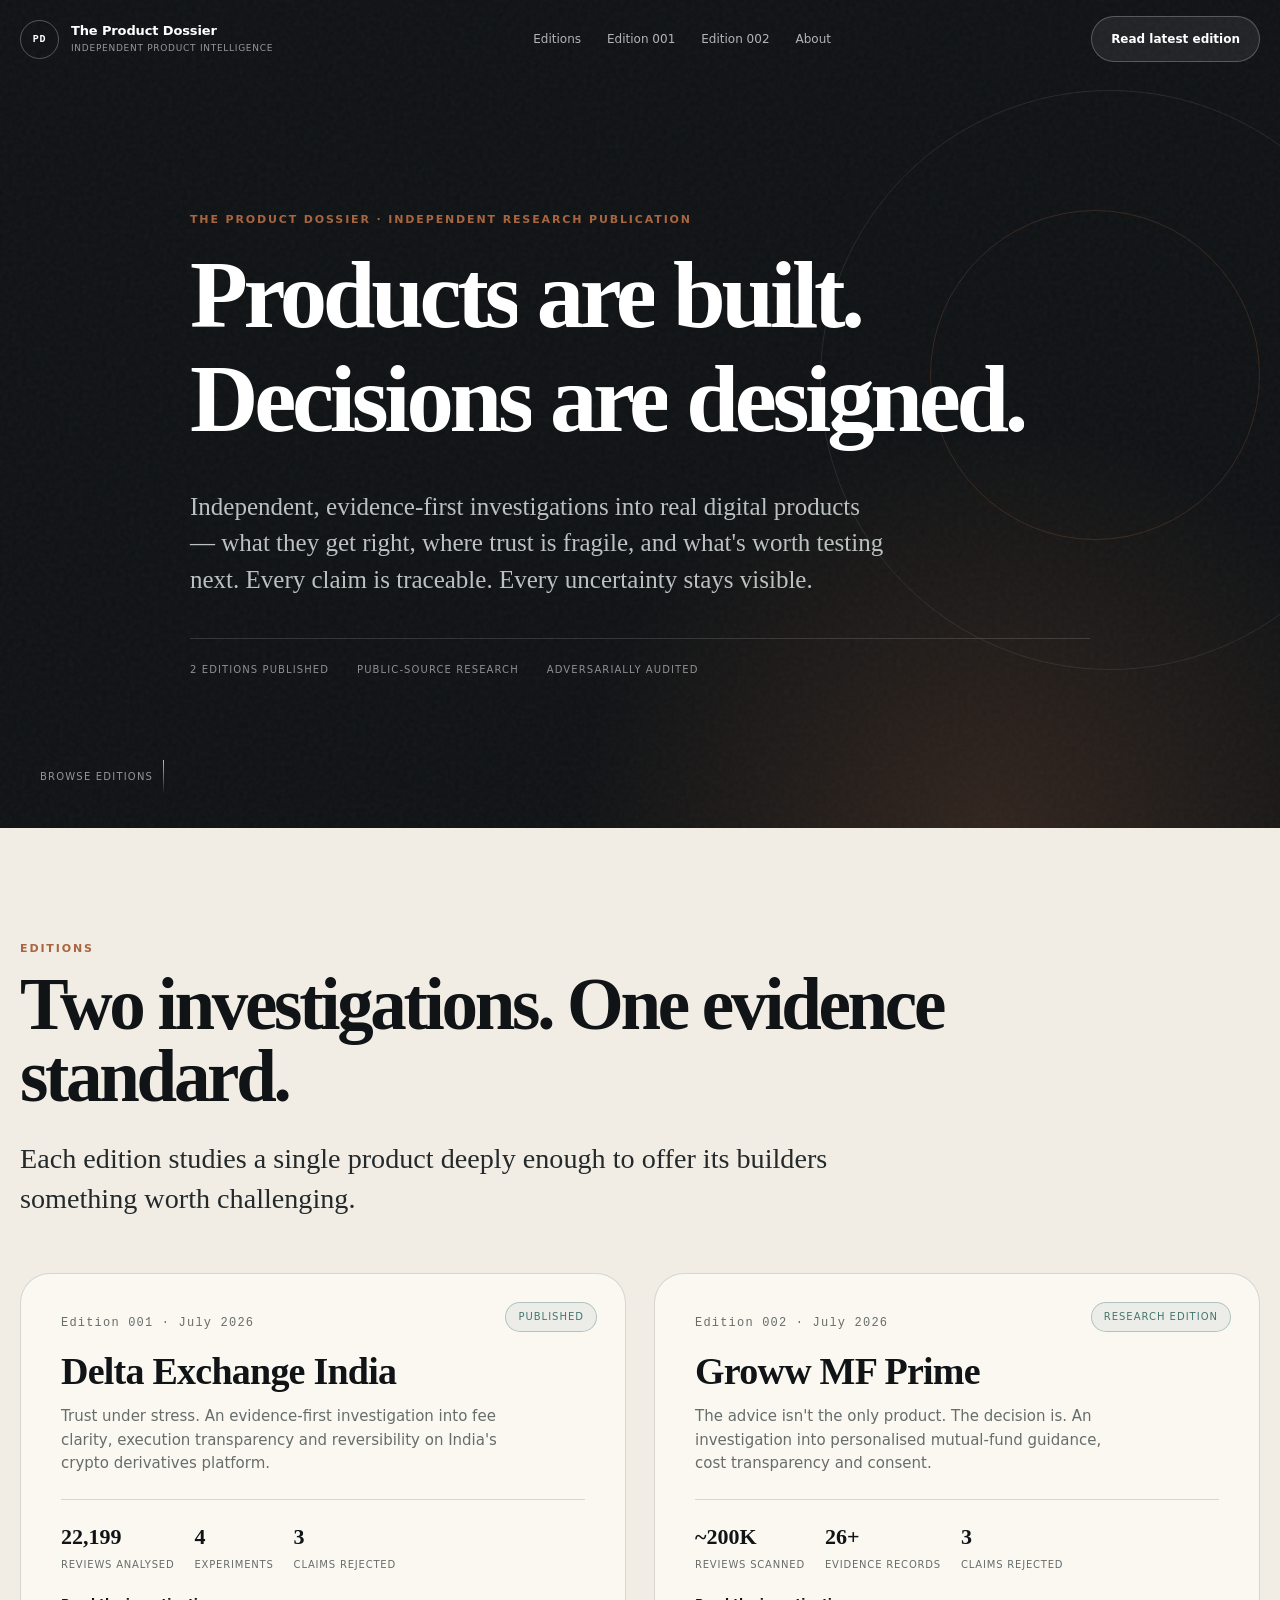
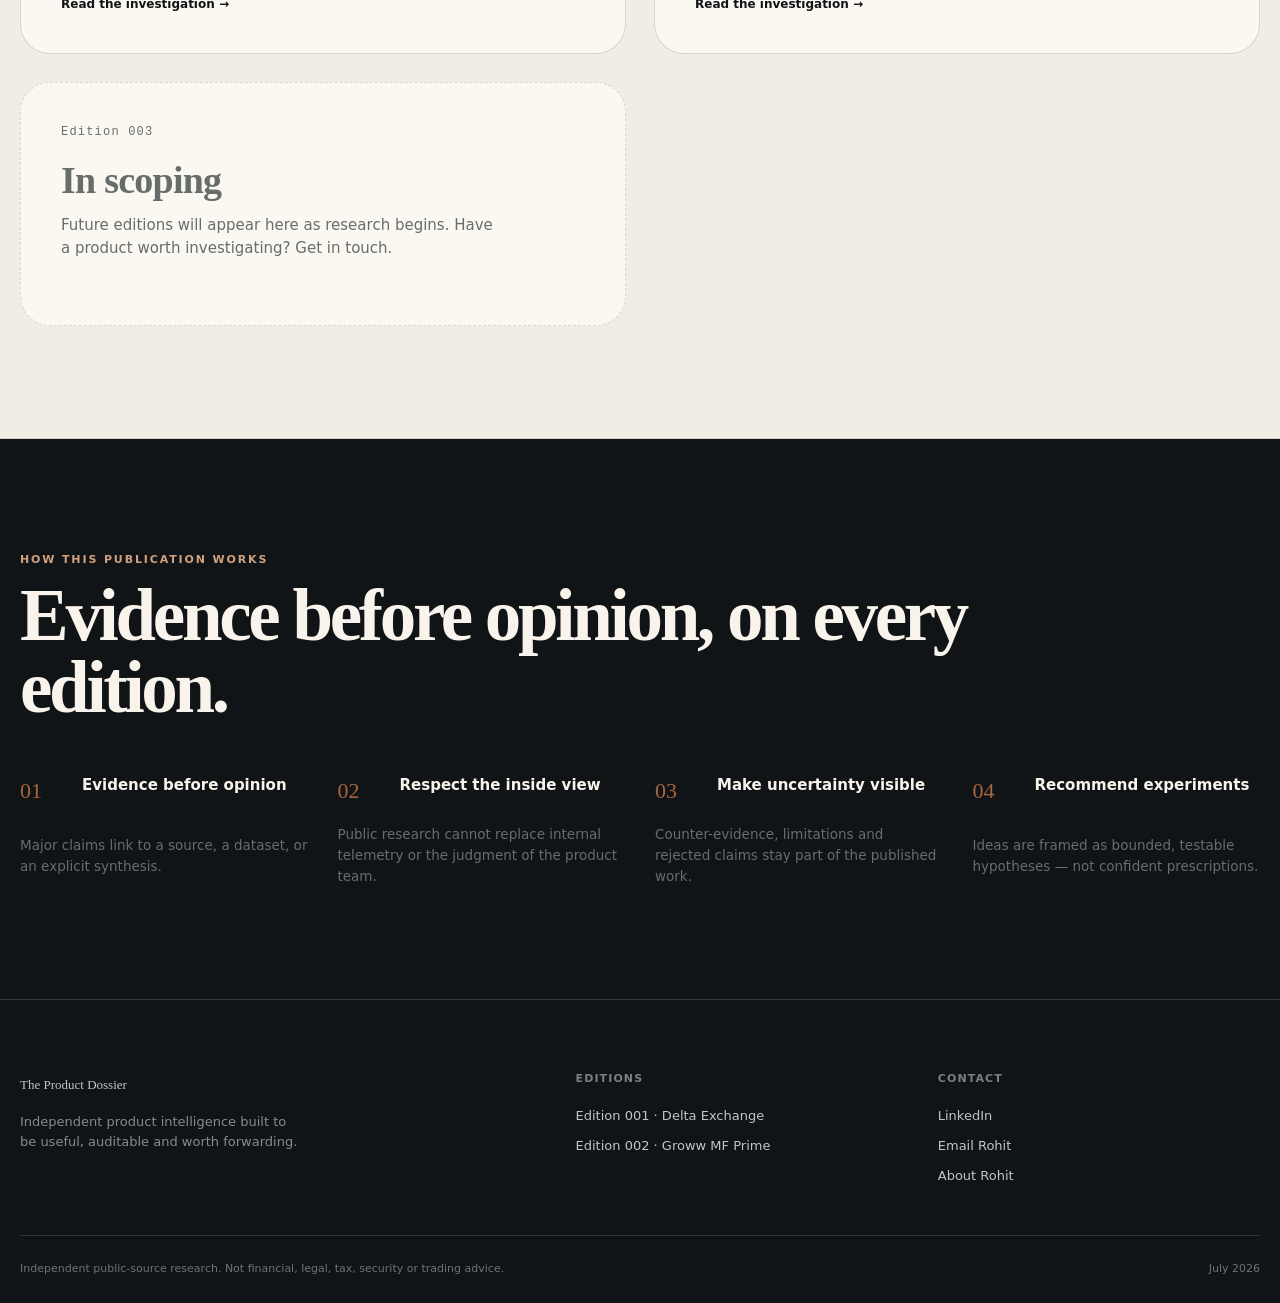
==== commit c3161b88: "Add files via upload" ====
--- a/index.html
+++ b/index.html
@@ -3,12 +3,12 @@
 <head>
   <meta charset="utf-8">
   <meta name="viewport" content="width=device-width, initial-scale=1">
-  <title>Trust Under Stress — Delta Exchange India | The Product Dossier</title>
-  <meta name="description" content="An evidence-first product investigation into Delta Exchange India: 22,199 app reviews, public product documentation and an adversarial citation audit.">
+  <title>The Product Dossier — Independent Product Intelligence</title>
+  <meta name="description" content="Independent, evidence-first product research. Edition 001: Delta Exchange India. Edition 002: Groww MF Prime.">
   <meta name="theme-color" content="#111416">
-  <meta property="og:type" content="article">
-  <meta property="og:title" content="Trust Under Stress — Delta Exchange India">
-  <meta property="og:description" content="The next moat may be a trust layer that explains costs, volatility, execution and disputed outcomes.">
+  <meta property="og:type" content="website">
+  <meta property="og:title" content="The Product Dossier — Independent Product Intelligence">
+  <meta property="og:description" content="Products are built. Decisions are designed. Independent, evidence-first investigations into real digital products.">
   <meta property="og:image" content="https://delta-exchange-product-dossier.vercel.app/social-card.jpg">
   <meta property="og:url" content="https://delta-exchange-product-dossier.vercel.app/">
   <meta property="og:image:type" content="image/jpeg">
@@ -17,9 +17,8 @@
   <meta name="twitter:card" content="summary_large_image">
   <meta name="twitter:image" content="https://delta-exchange-product-dossier.vercel.app/social-card.jpg">
   <link rel="canonical" href="https://delta-exchange-product-dossier.vercel.app/">
-  <meta name="twitter:card" content="summary_large_image">
   <link rel="icon" href="favicon.svg" type="image/svg+xml">
-  <style>
+<style>
 :root {
   --paper: #f1ede5;
   --paper-deep: #e7e0d5;
@@ -48,14 +47,13 @@
   --radius-md: 16px;
   --shadow: 0 24px 80px rgba(12, 15, 16, .12);
 }
-
 * { box-sizing: border-box; }
 html { scroll-behavior: smooth; background: var(--paper); }
 body { margin: 0; color: var(--ink); background: var(--paper); font-family: var(--sans); line-height: 1.55; text-rendering: optimizeLegibility; overflow-x: hidden; }
 body.menu-open { overflow: hidden; }
 a { color: inherit; }
 img, svg { max-width: 100%; }
-button, input, select { font: inherit; }
+button { font: inherit; }
 ::selection { background: var(--copper); color: white; }
 
 .skip-link { position: fixed; left: 16px; top: -80px; z-index: 1000; background: white; color: #111; padding: 10px 14px; border-radius: 999px; text-decoration: none; }
@@ -63,9 +61,6 @@
 .container { width: min(calc(100% - 40px), var(--content)); margin-inline: auto; }
 .section { padding: 112px 0; border-bottom: 1px solid var(--line); position: relative; }
 .dark-section { color: var(--white); background: var(--dark); border-color: var(--line-light); }
-.section-grid { display: grid; grid-template-columns: 160px minmax(0, 1fr); gap: 76px; align-items: start; }
-.section-intro { margin-bottom: 54px; }
-.split-intro { display: grid; grid-template-columns: minmax(0, 1.45fr) minmax(320px, .7fr); gap: 80px; align-items: end; }
 .section-label, .eyebrow, .overline { font-size: 11px; letter-spacing: .17em; text-transform: uppercase; font-weight: 820; color: var(--copper); }
 .section-label.light { color: var(--copper-light); }
 .display-heading { font-family: var(--serif); font-size: clamp(42px, 5.7vw, 78px); line-height: .99; letter-spacing: -.045em; margin: 12px 0 0; max-width: 1000px; font-weight: 700; }
@@ -77,7 +72,7 @@
 .reading-progress { position: fixed; left: 0; right: 0; top: 0; height: 3px; background: transparent; z-index: 1000; pointer-events: none; }
 .reading-progress span { display: block; height: 100%; width: 0; background: var(--copper); transform-origin: left; }
 
-.site-header { position: fixed; top: 0; left: 0; right: 0; z-index: 100; border-bottom: 1px solid transparent; transition: background .35s ease, border-color .35s ease, transform .35s ease; color: white; }
+.site-header { position: fixed; top: 0; left: 0; right: 0; z-index: 100; border-bottom: 1px solid transparent; transition: background .35s ease, border-color .35s ease; color: white; }
 .site-header.scrolled { background: rgba(17,20,22,.92); backdrop-filter: blur(18px); border-color: rgba(255,255,255,.12); }
 .header-inner { min-height: 78px; display: flex; align-items: center; justify-content: space-between; gap: 24px; }
 .brand { display: inline-flex; align-items: center; gap: 12px; text-decoration: none; }
@@ -97,320 +92,86 @@
 .menu-button[aria-expanded="true"] span:last-child { top: 20px; transform: rotate(-45deg); }
 .mobile-menu { display: none; position: fixed; inset: 0; z-index: 90; background: var(--dark); color: white; padding: 110px 28px 40px; }
 .mobile-menu.open { display: block; }
-.mobile-menu a { display: block; text-decoration: none; font-family: var(--serif); font-size: 38px; padding: 16px 0; border-bottom: 1px solid rgba(255,255,255,.14); }
+.mobile-menu a { display: block; text-decoration: none; font-family: var(--serif); font-size: 32px; padding: 14px 0; border-bottom: 1px solid rgba(255,255,255,.14); }
 
 .button { display: inline-flex; align-items: center; justify-content: center; min-height: 46px; padding: 11px 19px; border-radius: 999px; border: 1px solid var(--ink); text-decoration: none; font-size: 12px; font-weight: 750; cursor: pointer; transition: transform .22s ease, background .22s ease, color .22s ease, border-color .22s ease; }
 .button:hover { transform: translateY(-2px); }
-.button.small { min-height: 38px; padding: 8px 14px; }
 .button-primary { background: var(--ink); color: white; }
 .button-quiet { background: rgba(255,255,255,.07); color: inherit; border-color: rgba(255,255,255,.24); }
 .button-ghost { background: transparent; color: var(--ink); border-color: var(--line); }
 .hero .button-ghost { color: white; border-color: rgba(255,255,255,.25); }
 .light-button { color: white; border-color: rgba(255,255,255,.26); }
-.text-link { color: inherit; font-size: 12px; font-weight: 750; text-underline-offset: 5px; }
-
-.hero { min-height: 100svh; padding: 150px 0 94px; background: #0f1214; color: white; display: flex; align-items: center; position: relative; overflow: hidden; }
+
+.hero { min-height: 92svh; padding: 150px 0 90px; background: #0f1214; color: white; display: flex; align-items: center; position: relative; overflow: hidden; }
 .hero-noise { position: absolute; inset: 0; opacity: .08; background-image: url("data:image/svg+xml,%3Csvg viewBox='0 0 220 220' xmlns='http://www.w3.org/2000/svg'%3E%3Cfilter id='n'%3E%3CfeTurbulence type='fractalNoise' baseFrequency='.8' numOctaves='3' stitchTiles='stitch'/%3E%3C/filter%3E%3Crect width='100%25' height='100%25' filter='url(%23n)' opacity='.55'/%3E%3C/svg%3E"); pointer-events: none; }
 .hero::after { content: ""; position: absolute; inset: auto -15vw -45vh 40vw; height: 88vh; background: radial-gradient(circle, rgba(169,101,63,.22), transparent 67%); pointer-events: none; }
 .hero-orbit { position: absolute; border: 1px solid rgba(255,255,255,.09); border-radius: 50%; pointer-events: none; }
 .orbit-one { width: 580px; height: 580px; right: -120px; top: 90px; }
 .orbit-two { width: 330px; height: 330px; right: 20px; top: 210px; border-color: rgba(169,101,63,.25); }
-.hero-grid { display: grid; grid-template-columns: minmax(0, 1.4fr) minmax(330px, .62fr); gap: 84px; align-items: end; position: relative; z-index: 2; }
-.hero-title { font-family: var(--serif); font-size: clamp(72px, 10.5vw, 150px); line-height: .82; letter-spacing: -.065em; margin: 24px 0 34px; max-width: 980px; font-weight: 700; }
+.hero-inner { position: relative; z-index: 2; max-width: 900px; }
+.hero-title { font-family: var(--serif); font-size: clamp(46px, 7.4vw, 96px); line-height: .96; letter-spacing: -.045em; margin: 22px 0 30px; font-weight: 700; }
 .hero-title .word { display: inline-block; overflow: hidden; padding-bottom: .1em; margin-bottom: -.1em; }
 .hero-title .word-inner { display: inline-block; transform: translateY(115%); animation: wordReveal .95s cubic-bezier(.2,.75,.15,1) forwards; }
 @keyframes wordReveal { to { transform: translateY(0); } }
-.hero-deck { max-width: 790px; font-family: var(--serif); font-size: clamp(20px, 2vw, 29px); line-height: 1.45; color: #bbc1bf; margin: 0; }
-.hero-actions { display: flex; flex-wrap: wrap; gap: 10px; margin-top: 34px; }
-.hero-meta { display: flex; flex-wrap: wrap; gap: 12px 28px; margin-top: 38px; padding-top: 23px; border-top: 1px solid rgba(255,255,255,.14); font-size: 10px; text-transform: uppercase; letter-spacing: .11em; color: rgba(255,255,255,.52); }
-.hero-dossier-card { border: 1px solid rgba(255,255,255,.18); background: rgba(255,255,255,.055); backdrop-filter: blur(15px); border-radius: var(--radius-xl); padding: 28px; box-shadow: var(--shadow); }
-.card-topline { display: flex; justify-content: space-between; font-size: 9px; color: rgba(255,255,255,.5); text-transform: uppercase; letter-spacing: .14em; }
-.hero-dossier-card > p { font-family: var(--serif); font-size: 25px; line-height: 1.35; margin: 28px 0 34px; }
-.mini-grid { display: grid; grid-template-columns: 1fr 1fr; gap: 18px; border-top: 1px solid rgba(255,255,255,.14); padding-top: 22px; }
-.mini-grid strong { display: block; font-size: 15px; }
-.mini-grid span { display: block; font-size: 9px; color: rgba(255,255,255,.48); margin-top: 4px; text-transform: uppercase; letter-spacing: .08em; }
-.scroll-cue { position: absolute; left: 50%; bottom: 23px; transform: translateX(-50%); z-index: 2; display: flex; flex-direction: column; align-items: center; gap: 8px; font-size: 9px; text-transform: uppercase; letter-spacing: .14em; color: rgba(255,255,255,.46); }
-.scroll-cue i { display: block; width: 1px; height: 28px; background: linear-gradient(white, transparent); animation: scrollPulse 1.8s infinite; }
-@keyframes scrollPulse { 0%,100% { transform: scaleY(.45); transform-origin: top; opacity: .3; } 50% { transform: scaleY(1); opacity: 1; } }
-
-.thesis-section { background: var(--surface); }
-.thesis-chain { margin-top: 58px; border-top: 1px solid var(--ink); }
-.chain-step { display: grid; grid-template-columns: 60px 250px minmax(0,1fr); gap: 30px; align-items: start; padding: 25px 0; border-bottom: 1px solid var(--line); }
-.chain-step > span { color: var(--copper); font: 600 12px var(--mono); }
-.chain-step h3 { margin: 0; font-size: 17px; }
-.chain-step p { margin: 0; color: var(--muted); max-width: 580px; }
-.pull-quote { margin: 72px 0 0; padding-left: 25px; border-left: 3px solid var(--copper); font-family: var(--serif); font-size: clamp(34px,4vw,59px); line-height: 1.1; max-width: 860px; }
-
-.data-section { overflow: hidden; }
-.stat-marquee { display: grid; grid-template-columns: repeat(5,1fr); border-top: 1px solid var(--line-light); border-bottom: 1px solid var(--line-light); margin: 68px 0; }
-.stat-card { min-height: 155px; padding: 28px 18px; border-right: 1px solid var(--line-light); display: flex; flex-direction: column; justify-content: space-between; }
-.stat-card:last-child { border-right: 0; }
-.stat-card strong { font-family: var(--serif); font-size: clamp(38px,4vw,62px); line-height: 1; }
-.stat-card span { font-size: 10px; text-transform: uppercase; letter-spacing: .11em; color: #8f9996; }
-.chart-grid { display: grid; grid-template-columns: 1.2fr .8fr; gap: 20px; }
-.data-card { border: 1px solid var(--line-light); border-radius: var(--radius-lg); padding: 28px; background: rgba(255,255,255,.035); }
-.data-card-head { display: flex; justify-content: space-between; gap: 22px; align-items: start; margin-bottom: 28px; }
-.data-card h3 { font-family: var(--serif); font-size: 30px; margin: 8px 0 0; }
-.data-card .eyebrow { color: var(--copper-light); }
-.data-note { color: #7e8886; font: 10px var(--mono); }
-.data-card > p { margin: 25px 0 0; color: #9ca5a3; font-size: 13px; }
-.rating-chart { height: 260px; display: grid; grid-template-columns: repeat(5,1fr); gap: 13px; align-items: end; padding-top: 16px; }
-.rating-column { height: 100%; display: flex; flex-direction: column; justify-content: flex-end; align-items: center; gap: 9px; }
-.rating-bar { width: 100%; max-width: 72px; border-radius: 9px 9px 2px 2px; background: linear-gradient(to top, var(--copper), #d29e7c); min-height: 3px; transform-origin: bottom; transform: scaleY(0); transition: transform 1s cubic-bezier(.2,.7,.2,1); }
-.rating-chart.visible .rating-bar { transform: scaleY(1); }
-.rating-column strong { font-size: 11px; }
-.rating-column span { font-size: 9px; color: #858e8c; text-transform: uppercase; }
-.quality-meters { display: grid; gap: 24px; margin-top: 34px; }
-.quality-meters > div { display: grid; grid-template-columns: 1fr auto; gap: 8px; align-items: end; }
-.quality-meters span { font-size: 12px; color: #a9b1af; }
-.quality-meters strong { font: 600 13px var(--mono); }
-.quality-meters i { grid-column: 1/-1; height: 4px; background: rgba(255,255,255,.1); position: relative; overflow: hidden; }
-.quality-meters i::after { content:""; position: absolute; inset: 0 auto 0 0; width: var(--value); background: var(--teal-light); transform: scaleX(0); transform-origin: left; transition: transform 1.2s ease; }
-.data-card.visible .quality-meters i::after { transform: scaleX(1); }
-
-.complaint-section { background: var(--paper); }
-.complaint-layout { display: grid; grid-template-columns: minmax(0,1fr) 330px; gap: 48px; margin-top: 60px; align-items: start; }
-.complaint-bars { display: grid; gap: 17px; }
-.complaint-row { display: grid; grid-template-columns: 250px minmax(0,1fr) 60px; gap: 18px; align-items: center; }
-.complaint-row label { font-size: 12px; }
-.complaint-track { height: 10px; background: rgba(17,20,22,.08); overflow: hidden; border-radius: 99px; }
-.complaint-track i { display: block; height: 100%; background: var(--copper); border-radius: inherit; transform: scaleX(0); transform-origin: left; transition: transform 1.1s cubic-bezier(.2,.7,.2,1); }
-.complaint-bars.visible .complaint-track i { transform: scaleX(1); }
-.complaint-row strong { font: 600 11px var(--mono); text-align: right; }
-.system-insight { position: sticky; top: 115px; padding: 27px; background: var(--ink); color: white; border-radius: var(--radius-lg); }
-.system-insight .eyebrow { color: var(--copper-light); }
-.system-insight p { font-family: var(--serif); font-size: 25px; line-height: 1.35; margin: 20px 0 28px; }
-
-.strength-grid { display: grid; grid-template-columns: repeat(4,1fr); border-top: 1px solid var(--ink); }
-.strength-card { padding: 26px 24px 30px 0; border-right: 1px solid var(--line); min-height: 270px; display: flex; flex-direction: column; }
-.strength-card + .strength-card { padding-left: 24px; }
-.strength-card:last-child { border-right: 0; }
-.strength-card > span { color: var(--copper); font: 600 11px var(--mono); }
-.strength-card h3 { font-family: var(--serif); font-size: 28px; line-height: 1.12; margin: auto 0 16px; }
-.strength-card p { margin: 0; color: var(--muted); font-size: 13px; }
-
-.opportunity-stack { display: grid; gap: 14px; }
-.opportunity-card { display: grid; grid-template-columns: 72px minmax(0,1fr) 180px; gap: 30px; border: 1px solid var(--line-light); border-radius: var(--radius-lg); padding: 30px; background: rgba(255,255,255,.03); transition: background .3s ease, transform .3s ease, border-color .3s ease; }
-.opportunity-card:hover { transform: translateY(-3px); background: rgba(255,255,255,.055); border-color: rgba(255,255,255,.25); }
-.opp-number { font: 600 16px var(--mono); color: var(--copper-light); }
-.opp-copy h3 { font-family: var(--serif); font-size: clamp(30px,3vw,45px); line-height: 1.02; margin: 14px 0; }
-.opp-copy > p { color: #a8b0ae; max-width: 760px; margin: 0; }
-.opp-test { margin-top: 24px; padding-top: 20px; border-top: 1px solid var(--line-light); display: grid; grid-template-columns: 85px minmax(0,1fr); gap: 20px; font-size: 12px; }
-.opp-test strong { color: var(--white); }
-.opp-test span { color: #8e9895; }
-.opportunity-card aside { border-left: 1px solid var(--line-light); padding-left: 25px; display: flex; flex-direction: column; justify-content: space-between; text-align: right; }
-.opportunity-card aside span { font-size: 10px; text-transform: uppercase; letter-spacing: .11em; color: #78827f; }
-.opportunity-card aside strong { font-size: 13px; }
-.confidence-pill { display: inline-flex; width: fit-content; padding: 5px 9px; border: 1px solid currentColor; border-radius: 999px; font-size: 9px; text-transform: uppercase; letter-spacing: .08em; }
-.confidence-pill.high { color: #92bdb4; }
-.confidence-pill.medium, .confidence-pill.medium-high { color: #d1b477; }
-
-.receipt-section { background: var(--surface); }
-.receipt-demo { margin-top: 60px; border: 1px solid var(--line); border-radius: var(--radius-xl); background: white; box-shadow: var(--shadow); overflow: hidden; }
-.receipt-head { display: flex; justify-content: space-between; gap: 20px; padding: 20px 24px; background: var(--ink); color: white; font: 10px var(--mono); text-transform: uppercase; letter-spacing: .08em; }
-.receipt-head div { display: flex; align-items: center; gap: 10px; }
-.status-dot { width: 8px; height: 8px; border-radius: 50%; background: #7bb29e; box-shadow: 0 0 0 5px rgba(123,178,158,.14); }
-.receipt-timeline { list-style: none; padding: 0; margin: 0; }
-.receipt-timeline li { display: grid; grid-template-columns: 54px minmax(0,1fr) 120px; gap: 24px; padding: 24px; border-bottom: 1px solid var(--line); align-items: start; position: relative; }
-.receipt-timeline li:last-child { border-bottom: 0; }
-.receipt-timeline li > span { width: 35px; height: 35px; border: 1px solid var(--line); border-radius: 50%; display: grid; place-items: center; font: 10px var(--mono); color: var(--copper); background: var(--surface); position: relative; z-index: 2; }
-.receipt-timeline li:not(:last-child)::after { content:""; position: absolute; left: 41px; top: 59px; bottom: -24px; width: 1px; background: var(--line); }
-.receipt-timeline strong { font-size: 14px; }
-.receipt-timeline p { margin: 6px 0 0; color: var(--muted); font-size: 12px; }
-.receipt-timeline time { font: 10px var(--mono); color: var(--muted); text-align: right; }
-.concept-guardrail { margin-top: 24px; padding: 18px 20px; border-left: 3px solid var(--copper); background: var(--paper-deep); font-size: 13px; }
-
-.roadmap { border-top: 1px solid var(--ink); }
-.roadmap-row { display: grid; grid-template-columns: 145px minmax(0,1fr) 280px; gap: 40px; padding: 30px 0; border-bottom: 1px solid var(--line); align-items: start; }
-.roadmap-time { font: 650 11px var(--mono); color: var(--copper); }
-.roadmap-row h3 { margin: 0; font-family: var(--serif); font-size: 28px; }
-.roadmap-row p { margin: 9px 0 0; color: var(--muted); }
-.roadmap-row aside { color: var(--muted); font-size: 12px; }
-
-.rejection-grid { display: grid; grid-template-columns: repeat(3,1fr); gap: 16px; margin: 50px 0 34px; }
-.rejection-card { border: 1px solid var(--line-light); border-radius: var(--radius-lg); padding: 25px; min-height: 300px; display: flex; flex-direction: column; }
-.rejection-card > span { color: #d39d8f; font-size: 9px; text-transform: uppercase; letter-spacing: .12em; }
-.rejection-card h3 { font-family: var(--serif); font-size: 26px; line-height: 1.14; margin: auto 0 18px; }
-.rejection-card p { color: #9ba4a1; font-size: 12px; margin: 0; }
-
-.download-grid { display: grid; grid-template-columns: repeat(3,1fr); gap: 18px; }
-.download-card { min-height: 310px; display: flex; flex-direction: column; text-decoration: none; border: 1px solid var(--line); border-radius: var(--radius-lg); padding: 26px; background: var(--surface); transition: transform .25s ease, box-shadow .25s ease, background .25s ease; }
-.download-card:hover { transform: translateY(-5px); box-shadow: var(--shadow); background: white; }
-.download-card > span { font-size: 9px; text-transform: uppercase; letter-spacing: .12em; color: var(--copper); }
-.download-card h3 { font-family: var(--serif); font-size: 31px; line-height: 1.1; margin: auto 0 14px; }
-.download-card p { color: var(--muted); font-size: 13px; margin: 0; }
-.download-card i { margin-top: 25px; font-style: normal; font-size: 11px; font-weight: 750; }
-
-.author-section { background: var(--paper-deep); }
-.author-grid { display: grid; grid-template-columns: minmax(260px,.72fr) minmax(0,1.28fr); gap: 80px; align-items: center; }
-.author-image-wrap { height: 630px; border-radius: var(--radius-xl); overflow: hidden; box-shadow: var(--shadow); }
-.author-image-wrap img { width: 100%; height: 100%; object-fit: cover; }
-.author-copy h2 { font-family: var(--serif); font-size: clamp(56px,7vw,92px); letter-spacing: -.05em; line-height: .95; margin: 14px 0 28px; }
-.author-copy > p { font-family: var(--serif); font-size: clamp(20px,2.2vw,29px); line-height: 1.45; max-width: 760px; }
-.author-copy .author-note { font-family: var(--sans); font-size: 12px; color: var(--muted); }
-.author-actions { display: flex; flex-wrap: wrap; gap: 10px; margin-top: 32px; }
-.author-section .button-quiet { color: var(--ink); border-color: var(--line); background: rgba(255,255,255,.3); }
-
-.site-footer { background: #0c0f10; color: white; padding: 70px 0 25px; }
-.footer-grid { display: grid; grid-template-columns: 1.5fr .65fr .65fr; gap: 60px; }
-.footer-brand { font-family: var(--serif); font-size: 34px; text-decoration: none; }
-.footer-grid p { color: #7d8784; max-width: 420px; font-size: 13px; }
-.footer-grid strong { display: block; font-size: 10px; text-transform: uppercase; letter-spacing: .12em; color: #737d7a; margin-bottom: 15px; }
-.footer-grid > div:not(:first-child) a { display: block; text-decoration: none; color: #b7bfbd; font-size: 12px; margin: 9px 0; }
-.footer-bottom { display: flex; justify-content: space-between; gap: 30px; border-top: 1px solid rgba(255,255,255,.12); margin-top: 55px; padding-top: 20px; font-size: 9px; color: #68716f; text-transform: uppercase; letter-spacing: .07em; }
-
-.section-indicator { position: fixed; right: 22px; top: 50%; transform: translateY(-50%); z-index: 70; color: white; display: flex; align-items: center; gap: 10px; mix-blend-mode: difference; pointer-events: none; }
-.section-indicator span { writing-mode: vertical-rl; font-size: 8px; text-transform: uppercase; letter-spacing: .15em; }
-.section-indicator i { height: 65px; width: 1px; background: currentColor; opacity: .35; }
-.back-to-top { position: fixed; right: 24px; bottom: 24px; z-index: 80; width: 44px; height: 44px; border-radius: 50%; border: 1px solid rgba(255,255,255,.22); background: rgba(17,20,22,.88); color: white; opacity: 0; transform: translateY(15px); pointer-events: none; transition: opacity .25s ease, transform .25s ease; }
-.back-to-top.visible { opacity: 1; transform: none; pointer-events: auto; }
-
-.reveal { opacity: 0; transform: translateY(24px); transition: opacity .8s ease, transform .8s cubic-bezier(.2,.7,.2,1); }
-.reveal.visible { opacity: 1; transform: none; }
-
-/* Inner pages */
-.inner-page { background: var(--paper); }
-.inner-page .site-header { position: sticky; background: rgba(17,20,22,.97); }
-.page-hero { padding: 145px 0 78px; background: var(--dark); color: white; position: relative; overflow: hidden; }
-.page-hero::after { content:""; position:absolute; inset:-20% -10% auto 50%; width:500px; height:500px; border:1px solid rgba(255,255,255,.08); border-radius:50%; }
-.page-title { font-family: var(--serif); font-size: clamp(60px,9vw,120px); line-height: .88; letter-spacing: -.06em; margin: 18px 0 26px; max-width: 1000px; }
-.page-deck { font-family: var(--serif); font-size: clamp(19px,2vw,28px); max-width: 760px; color: #aab2b0; }
-.content-shell { display: grid; grid-template-columns: 250px minmax(0,1fr); gap: 70px; }
-.sticky-nav { position: sticky; top: 110px; align-self: start; }
-.sticky-nav a { display:block; padding:10px 0; color:var(--muted); text-decoration:none; font-size:12px; border-bottom:1px solid var(--line); }
-.prose-section { padding: 10px 0 60px; }
-.prose-section h2 { font-family:var(--serif); font-size:clamp(38px,4vw,58px); line-height:1.05; margin:0 0 22px; }
-.prose-section h3 { font-family:var(--serif); font-size:30px; margin:36px 0 12px; }
-.prose-section p { color:var(--muted); max-width:800px; }
-.method-grid { display:grid; grid-template-columns:repeat(2,1fr); gap:16px; margin-top:30px; }
-.method-card { border:1px solid var(--line); border-radius:var(--radius-lg); padding:24px; background:var(--surface); }
-.method-card span { color:var(--copper); font:600 10px var(--mono); }
-.method-card h3 { margin:16px 0 10px; font-family:var(--serif); font-size:27px; }
-.method-card p { margin:0; font-size:13px; }
-.notice { padding:20px 22px; border-left:3px solid var(--copper); background:var(--paper-deep); margin:30px 0; }
-
-.evidence-toolbar { display:flex; flex-wrap:wrap; gap:12px; justify-content:space-between; margin-bottom:25px; }
-.search-field { flex:1 1 330px; position:relative; }
-.search-field input { width:100%; min-height:50px; border:1px solid var(--line); background:var(--surface); border-radius:999px; padding:0 18px 0 42px; color:var(--ink); }
-.search-field::before { content:"⌕"; position:absolute; left:17px; top:11px; font-size:20px; color:var(--muted); }
-.filter-row { display:flex; flex-wrap:wrap; gap:7px; }
-.filter-button { border:1px solid var(--line); background:transparent; border-radius:999px; padding:9px 12px; font-size:10px; cursor:pointer; }
-.filter-button.active { background:var(--ink); color:white; border-color:var(--ink); }
-.evidence-count { font-size:11px; color:var(--muted); margin:0 0 20px; }
-.evidence-grid { display:grid; gap:12px; }
-.evidence-card { border:1px solid var(--line); border-radius:var(--radius-lg); background:var(--surface); overflow:hidden; }
-.evidence-summary { width:100%; border:0; background:transparent; color:inherit; padding:22px; display:grid; grid-template-columns:70px minmax(0,1fr) auto 25px; gap:18px; text-align:left; align-items:start; cursor:pointer; }
-.evidence-id { font:600 11px var(--mono); color:var(--copper); }
-.evidence-category { font-size:9px; text-transform:uppercase; letter-spacing:.12em; color:var(--muted); }
-.evidence-summary h3 { font-family:var(--serif); font-size:25px; line-height:1.15; margin:7px 0 0; }
-.evidence-tag { padding:5px 8px; border-radius:999px; border:1px solid var(--line); font-size:9px; white-space:nowrap; }
-.evidence-tag.Verified, .evidence-tag.Dataset { color:var(--teal); background:#e4efeb; }
-.evidence-tag.Hypothesis { color:var(--amber); background:#f1ead7; }
-.evidence-tag.Rejected { color:var(--red); background:#f1e4df; }
-.chevron { font-size:20px; transition:transform .2s ease; }
-.evidence-card.open .chevron { transform:rotate(45deg); }
-.evidence-detail { display:none; grid-template-columns:repeat(2,1fr); gap:1px; background:var(--line); border-top:1px solid var(--line); }
-.evidence-card.open .evidence-detail { display:grid; }
-.detail-block { background:var(--surface); padding:22px; }
-.detail-block strong { display:block; font-size:10px; text-transform:uppercase; letter-spacing:.1em; color:var(--copper); margin-bottom:10px; }
-.detail-block p { margin:0; color:var(--muted); font-size:13px; }
-.detail-block a { color:var(--ink); }
-.empty-state { padding:50px; border:1px dashed var(--line); border-radius:var(--radius-lg); text-align:center; color:var(--muted); }
-
-.about-grid { display:grid; grid-template-columns:.75fr 1.25fr; gap:80px; align-items:start; }
-.about-photo { border-radius:var(--radius-xl); overflow:hidden; position:sticky; top:110px; }
-.about-photo img { display:block; width:100%; }
-.about-copy h2 { font-family:var(--serif); font-size:clamp(46px,5vw,74px); line-height:1; margin:0 0 26px; }
-.about-copy .large-copy { font-family:var(--serif); font-size:clamp(21px,2vw,29px); line-height:1.45; color:var(--ink-2); }
-.principle-list { border-top:1px solid var(--ink); margin-top:45px; }
-.principle-list article { display:grid; grid-template-columns:55px 180px 1fr; gap:25px; padding:22px 0; border-bottom:1px solid var(--line); }
-.principle-list span { color:var(--copper); font:600 10px var(--mono); }
-.principle-list h3 { margin:0; font-size:15px; }
-.principle-list p { margin:0; color:var(--muted); font-size:13px; }
-
-@media (max-width: 1050px) {
-  .desktop-nav { display:none; }
-  .menu-button { display:block; }
-  .hero-grid { grid-template-columns:1fr; gap:50px; }
-  .hero-dossier-card { max-width:600px; }
-  .section-grid { grid-template-columns:1fr; gap:25px; }
-  .split-intro { grid-template-columns:1fr; gap:25px; }
-  .stat-marquee { grid-template-columns:repeat(3,1fr); }
-  .stat-card:nth-child(3) { border-right:0; }
-  .chart-grid, .complaint-layout { grid-template-columns:1fr; }
-  .system-insight { position:relative; top:auto; }
-  .strength-grid { grid-template-columns:repeat(2,1fr); }
-  .strength-card:nth-child(2) { border-right:0; }
-  .strength-card:nth-child(n+3) { border-top:1px solid var(--line); }
-  .opportunity-card { grid-template-columns:55px minmax(0,1fr); }
-  .opportunity-card aside { grid-column:2; border-left:0; border-top:1px solid var(--line-light); padding:16px 0 0; flex-direction:row; text-align:left; }
-  .rejection-grid, .download-grid { grid-template-columns:1fr; }
-  .author-grid { grid-template-columns:.8fr 1.2fr; gap:45px; }
-  .content-shell { grid-template-columns:1fr; }
-  .sticky-nav { display:none; }
+.hero-deck { max-width: 700px; font-family: var(--serif); font-size: clamp(19px, 2vw, 25px); line-height: 1.45; color: #bbc1bf; margin: 0; }
+.hero-meta { display: flex; flex-wrap: wrap; gap: 12px 28px; margin-top: 40px; padding-top: 23px; border-top: 1px solid rgba(255,255,255,.14); font-size: 10px; text-transform: uppercase; letter-spacing: .11em; color: rgba(255,255,255,.52); }
+.scroll-cue { position: absolute; left: 40px; bottom: 34px; display: flex; align-items: center; gap: 10px; font-size: 10px; letter-spacing: .12em; text-transform: uppercase; color: rgba(255,255,255,.55); z-index: 2; }
+.scroll-cue i { width: 1px; height: 34px; background: linear-gradient(rgba(255,255,255,.7), transparent); display: block; }
+
+.editions-grid { display: grid; grid-template-columns: 1fr 1fr; gap: 28px; margin-top: 54px; }
+.edition-card { display: flex; flex-direction: column; background: var(--surface); border: 1px solid var(--line); border-radius: var(--radius-xl); padding: 40px; text-decoration: none; color: inherit; transition: transform .3s ease, box-shadow .3s ease, border-color .3s ease; position: relative; overflow: hidden; }
+.edition-card:hover { transform: translateY(-6px); box-shadow: var(--shadow); border-color: rgba(17,20,22,.28); }
+.edition-card .ed-number { font-family: var(--mono); font-size: 12px; letter-spacing: .1em; color: var(--muted); }
+.edition-status { position: absolute; top: 28px; right: 28px; font-size: 10px; text-transform: uppercase; letter-spacing: .1em; padding: 6px 12px; border-radius: 999px; border: 1px solid var(--line); color: var(--muted); }
+.edition-status.published { color: var(--teal); border-color: rgba(68,118,111,.35); background: rgba(68,118,111,.08); }
+.edition-card h2 { font-family: var(--serif); font-size: clamp(28px, 3.2vw, 38px); line-height: 1.06; letter-spacing: -.02em; margin: 18px 0 14px; }
+.edition-card p { color: var(--muted); font-size: 15px; margin: 0 0 24px; max-width: 46ch; }
+.edition-stats { display: flex; gap: 20px; margin-top: auto; padding-top: 20px; border-top: 1px solid var(--line); }
+.edition-stats div { display: flex; flex-direction: column; }
+.edition-stats strong { font-family: var(--serif); font-size: 22px; }
+.edition-stats span { font-size: 10px; text-transform: uppercase; letter-spacing: .08em; color: var(--muted); margin-top: 3px; }
+.edition-cta { margin-top: 22px; font-size: 12px; font-weight: 750; display: inline-flex; align-items: center; gap: 6px; }
+.edition-card.future { justify-content: center; align-items: flex-start; border-style: dashed; color: var(--muted); }
+.edition-card.future h2 { color: var(--muted); }
+
+@media (max-width: 880px) {
+  .editions-grid { grid-template-columns: 1fr; }
+  .desktop-nav { display: none; }
+  .menu-button { display: block; }
 }
 
-@media (max-width: 720px) {
-  .container { width:min(calc(100% - 28px), var(--content)); }
-  .section { padding:78px 0; }
-  .header-inner { min-height:68px; }
-  .brand-copy small { display:none; }
-  .header-actions .button { display:none; }
-  .hero { min-height:auto; padding:125px 0 90px; }
-  .hero-title { font-size:clamp(64px,20vw,100px); }
-  .hero-deck { font-size:21px; }
-  .hero-meta { display:grid; grid-template-columns:1fr; gap:9px; }
-  .hero-dossier-card > p { font-size:22px; }
-  .display-heading { font-size:48px; }
-  .section-lede { font-size:21px; }
-  .chain-step { grid-template-columns:38px minmax(0,1fr); gap:18px; }
-  .chain-step p { grid-column:2; }
-  .pull-quote { font-size:36px; margin-top:50px; }
-  .stat-marquee { grid-template-columns:1fr 1fr; }
-  .stat-card { min-height:130px; border-bottom:1px solid var(--line-light); }
-  .stat-card:nth-child(2n) { border-right:0; }
-  .stat-card:last-child { grid-column:1/-1; }
-  .chart-grid { gap:12px; }
-  .data-card { padding:20px; }
-  .rating-chart { height:220px; gap:8px; }
-  .complaint-row { grid-template-columns:1fr 45px; gap:8px 12px; }
-  .complaint-track { grid-column:1/-1; grid-row:2; }
-  .strength-grid { grid-template-columns:1fr; }
-  .strength-card, .strength-card + .strength-card { padding:24px 0; border-right:0; border-top:1px solid var(--line); min-height:230px; }
-  .opportunity-card { grid-template-columns:1fr; gap:18px; padding:23px; }
-  .opp-number { font-size:12px; }
-  .opportunity-card aside { grid-column:1; }
-  .opp-test { grid-template-columns:1fr; gap:7px; }
-  .receipt-timeline li { grid-template-columns:42px 1fr; gap:15px; }
-  .receipt-timeline time { grid-column:2; text-align:left; }
-  .receipt-timeline li:not(:last-child)::after { left:32px; }
-  .roadmap-row { grid-template-columns:1fr; gap:12px; }
-  .roadmap-row aside { padding-top:12px; border-top:1px solid var(--line); }
-  .author-grid, .about-grid { grid-template-columns:1fr; }
-  .author-image-wrap { height:490px; }
-  .footer-grid { grid-template-columns:1fr 1fr; }
-  .footer-grid > div:first-child { grid-column:1/-1; }
-  .footer-bottom { flex-direction:column; }
-  .section-indicator { display:none; }
-  .method-grid { grid-template-columns:1fr; }
-  .evidence-summary { grid-template-columns:52px minmax(0,1fr) 24px; }
-  .evidence-tag { grid-column:2; width:fit-content; }
-  .chevron { grid-column:3; grid-row:1; }
-  .evidence-detail { grid-template-columns:1fr; }
-  .principle-list article { grid-template-columns:40px 1fr; }
-  .principle-list p { grid-column:2; }
+.principle-list { display: grid; grid-template-columns: repeat(4, 1fr); gap: 30px; margin-top: 50px; }
+.principle-list article { display: grid; grid-template-columns: 46px 1fr; gap: 16px; }
+.principle-list span.num { font-family: var(--serif); font-size: 22px; color: var(--copper); }
+.principle-list h3 { margin: 0 0 8px; font-size: 15px; }
+.principle-list p { margin: 0; color: var(--muted); font-size: 13.5px; grid-column: 1/-1; }
+@media (max-width: 880px) { .principle-list { grid-template-columns: 1fr 1fr; } }
+@media (max-width: 560px) { .principle-list { grid-template-columns: 1fr; } }
+
+.site-footer { background: var(--dark); color: rgba(255,255,255,.72); padding: 70px 0 26px; }
+.footer-grid { display: grid; grid-template-columns: 1.6fr 1fr 1fr; gap: 40px; padding-bottom: 44px; }
+.footer-brand { font-family: var(--serif); font-size: 20px; color: white; text-decoration: none; }
+.footer-grid p { font-size: 13px; color: rgba(255,255,255,.5); margin-top: 12px; max-width: 34ch; }
+.footer-grid strong { display: block; font-size: 11px; text-transform: uppercase; letter-spacing: .1em; color: rgba(255,255,255,.45); margin-bottom: 14px; }
+.footer-grid a { display: block; text-decoration: none; font-size: 13px; padding: 5px 0; color: rgba(255,255,255,.75); }
+.footer-bottom { display: flex; justify-content: space-between; padding-top: 24px; border-top: 1px solid rgba(255,255,255,.12); font-size: 11px; color: rgba(255,255,255,.4); }
+@media (max-width: 700px) { .footer-grid { grid-template-columns: 1fr 1fr; } .footer-grid > div:first-child { grid-column: 1/-1; } .footer-bottom { flex-direction: column; gap: 8px; } }
+
+.back-to-top { position: fixed; right: 22px; bottom: 22px; width: 44px; height: 44px; border-radius: 50%; border: 1px solid var(--line); background: var(--surface); opacity: 0; pointer-events: none; transform: translateY(10px); transition: opacity .25s ease, transform .25s ease; z-index: 60; cursor: pointer; font-size: 15px; }
+.back-to-top.visible { opacity: 1; pointer-events: auto; transform: translateY(0); }
+
+.reveal { opacity: 0; transform: translateY(26px); transition: opacity .7s cubic-bezier(.2,.7,.2,1), transform .7s cubic-bezier(.2,.7,.2,1); }
+.reveal.visible { opacity: 1; transform: translateY(0); }
+
+@media (prefers-reduced-motion: reduce) {
+  html { scroll-behavior: auto; }
+  *, *::before, *::after { animation-duration: .01ms !important; animation-iteration-count: 1 !important; transition-duration: .01ms !important; }
+  .reveal { opacity: 1; transform: none; }
+  .hero-title .word-inner { transform: none; }
 }
-
-@media (prefers-reduced-motion: reduce) {
-  html { scroll-behavior:auto; }
-  *, *::before, *::after { animation-duration:.01ms !important; animation-iteration-count:1 !important; transition-duration:.01ms !important; }
-  .reveal { opacity:1; transform:none; }
-  .hero-title .word-inner { transform:none; }
-}
-
 </style>
 </head>
-<body class="edition-page">
+<body>
   <a class="skip-link" href="#main">Skip to content</a>
   <div class="reading-progress" aria-hidden="true"><span></span></div>
 
@@ -421,244 +182,90 @@
         <span class="brand-copy"><strong>The Product Dossier</strong><small>Independent product intelligence</small></span>
       </a>
       <nav class="desktop-nav" aria-label="Primary navigation">
-        <a href="#findings">Findings</a>
-        <a href="#opportunities">Opportunities</a>
-        <a href="evidence.html">Evidence</a>
-        <a href="methodology.html">Methodology</a>
+        <a href="#editions">Editions</a>
+        <a href="edition.html">Edition 001</a>
+        <a href="edition-002.html">Edition 002</a>
         <a href="about.html">About</a>
       </nav>
       <div class="header-actions">
-        <a class="button button-quiet small" href="delta-exchange-app-review-intelligence.pdf">Download report</a>
+        <a class="button button-quiet small" href="edition-002.html">Read latest edition</a>
         <button class="menu-button" type="button" aria-label="Open navigation" aria-expanded="false" data-menu-button><span></span><span></span></button>
       </div>
     </div>
   </header>
   <nav class="mobile-menu" aria-label="Mobile navigation" data-mobile-menu>
-    <a href="#findings">Findings</a><a href="#opportunities">Opportunities</a><a href="evidence.html">Evidence</a><a href="methodology.html">Methodology</a><a href="about.html">About</a>
+    <a href="#editions">Editions</a><a href="edition.html">Edition 001</a><a href="edition-002.html">Edition 002</a><a href="about.html">About</a>
   </nav>
 
   <main id="main">
-    <section class="hero hero-edition" id="top" data-section="Opening">
+    <section class="hero" id="top">
       <div class="hero-noise" aria-hidden="true"></div>
       <div class="hero-orbit orbit-one" aria-hidden="true"></div>
       <div class="hero-orbit orbit-two" aria-hidden="true"></div>
-      <div class="container hero-grid">
-        <div class="hero-copy">
-          <div class="overline reveal">Edition 001 · Delta Exchange India · July 2026</div>
-          <h1 class="hero-title" data-split-text>Trust under stress.</h1>
-          <p class="hero-deck reveal">Delta appears to have built a product people genuinely want. The next advantage may be making costs, volatility, execution and disputed outcomes unmistakably clear when uncertainty is highest.</p>
-          <div class="hero-actions reveal">
-            <a class="button button-primary magnetic" href="#thesis">Read the investigation</a>
-            <a class="button button-ghost" href="evidence.html">Audit the evidence</a>
-          </div>
-          <div class="hero-meta reveal">
-            <span>22,199 public reviews analysed</span>
-            <span>Public-source product research</span>
-            <span>Adversarially audited</span>
-          </div>
-        </div>
-        <aside class="hero-dossier-card reveal" aria-label="Edition summary">
-          <div class="card-topline"><span>Working thesis</span><span>01 / 01</span></div>
-          <p>Delta does not appear to have a demand problem. It has a trust-compression problem: fee complexity, technical uncertainty and incomplete event reconstruction can converge into reputational damage.</p>
-          <div class="mini-grid">
-            <div><strong>4</strong><span>Priority experiments</span></div>
-            <div><strong>20</strong><span>Evidence records</span></div>
-            <div><strong>3</strong><span>Claims rejected</span></div>
-            <div><strong>Visible</strong><span>Uncertainty</span></div>
-          </div>
-        </aside>
-      </div>
-      <div class="scroll-cue"><span>Scroll to investigate</span><i></i></div>
-    </section>
-
-    <section class="section thesis-section" id="thesis" data-section="Thesis">
-      <div class="container section-grid">
-        <div class="section-label reveal">01 · The thesis</div>
-        <div>
-          <h2 class="display-heading reveal">A valuable product with a fragile trust layer.</h2>
-          <p class="section-lede reveal">The review corpus is not a story of category rejection. Most reviews are positive, and users repeatedly value crypto derivatives access, INR convenience, charting and ease of use. The vulnerability appears when money-related uncertainty compounds.</p>
-          <div class="thesis-chain" data-chain>
-            <article class="chain-step reveal"><span>01</span><h3>Volatility rises</h3><p>Data freshness, availability and order confidence become more important.</p></article>
-            <article class="chain-step reveal"><span>02</span><h3>Outcome differs from expectation</h3><p>Fees, P&amp;L, trigger behaviour or execution require explanation.</p></article>
-            <article class="chain-step reveal"><span>03</span><h3>Evidence is fragmented</h3><p>The user sees a support response, not one authoritative event reconstruction.</p></article>
-            <article class="chain-step reveal"><span>04</span><h3>Distrust becomes public</h3><p>Uncertainty is translated into manipulation or fraud language in reviews.</p></article>
-          </div>
-          <blockquote class="pull-quote reveal">Do not argue first. Show evidence first.</blockquote>
+      <div class="container hero-inner">
+        <div class="overline reveal">The Product Dossier · Independent research publication</div>
+        <h1 class="hero-title" data-split-text>Products are built. Decisions are designed.</h1>
+        <p class="hero-deck reveal">Independent, evidence-first investigations into real digital products — what they get right, where trust is fragile, and what's worth testing next. Every claim is traceable. Every uncertainty stays visible.</p>
+        <div class="hero-meta reveal">
+          <span>2 editions published</span>
+          <span>Public-source research</span>
+          <span>Adversarially audited</span>
         </div>
       </div>
+      <div class="scroll-cue"><span>Browse editions</span><i></i></div>
     </section>
 
-    <section class="section data-section dark-section" id="findings" data-section="Evidence">
+    <section class="section" id="editions">
       <div class="container">
-        <div class="section-intro split-intro">
-          <div><div class="section-label light reveal">02 · Review intelligence</div><h2 class="display-heading light reveal">The average rating conceals the real product story.</h2></div>
-          <p class="section-copy light-soft reveal">The dataset is large but noisy. We separate exact statistics from qualitative interpretation and treat public allegations as diagnostic signals—not verified incidents.</p>
-        </div>
-        <div class="stat-marquee" aria-label="Key review statistics">
-          <article class="stat-card reveal"><strong data-count="22199">0</strong><span>reviews analysed</span></article>
-          <article class="stat-card reveal"><strong data-count="3.69" data-decimals="2">0</strong><span>average rating</span></article>
-          <article class="stat-card reveal"><strong data-count="65.7" data-suffix="%" data-decimals="1">0</strong><span>four- or five-star</span></article>
-          <article class="stat-card reveal"><strong data-count="28" data-suffix="%" data-decimals="1">0</strong><span>one- or two-star</span></article>
-          <article class="stat-card reveal"><strong data-count="78.4" data-suffix="%" data-decimals="1">0</strong><span>either one or five star</span></article>
-        </div>
-
-        <div class="chart-grid">
-          <article class="data-card reveal">
-            <div class="data-card-head"><div><span class="eyebrow">Rating distribution</span><h3>Polarised, not average</h3></div><span class="data-note">n = 22,199</span></div>
-            <div class="rating-chart" data-rating-chart aria-label="Rating distribution chart"></div>
-            <p>54.7% of reviews are five-star, while 23.8% are one-star. The mean alone hides two very different experiences.</p>
-          </article>
-          <article class="data-card reveal">
-            <div class="data-card-head"><div><span class="eyebrow">Dataset quality</span><h3>Not every review carries equal evidence</h3></div></div>
-            <div class="quality-meters">
-              <div><span>Repeated-text excess</span><strong>40.7%</strong><i style="--value:40.7%"></i></div>
-              <div><span>Reviews with ≤3 words</span><strong>53.3%</strong><i style="--value:53.3%"></i></div>
-              <div><span>Developer reply rate</span><strong>87.2%</strong><i style="--value:87.2%"></i></div>
+        <div class="section-label reveal">Editions</div>
+        <h2 class="display-heading reveal">Two investigations. One evidence standard.</h2>
+        <p class="section-lede reveal">Each edition studies a single product deeply enough to offer its builders something worth challenging.</p>
+
+        <div class="editions-grid">
+          <a class="edition-card reveal" href="edition.html">
+            <span class="edition-status published">Published</span>
+            <span class="ed-number">Edition 001 · July 2026</span>
+            <h2>Delta Exchange India</h2>
+            <p>Trust under stress. An evidence-first investigation into fee clarity, execution transparency and reversibility on India's crypto derivatives platform.</p>
+            <div class="edition-stats">
+              <div><strong>22,199</strong><span>Reviews analysed</span></div>
+              <div><strong>4</strong><span>Experiments</span></div>
+              <div><strong>3</strong><span>Claims rejected</span></div>
             </div>
-            <p>Short or repeated praise is not evidence of manipulation. It is simply low-information text and should receive less qualitative weight.</p>
-          </article>
-        </div>
-      </div>
-    </section>
-
-    <section class="section complaint-section" data-section="Complaint map">
-      <div class="container section-grid">
-        <div class="section-label reveal">03 · Complaint architecture</div>
-        <div>
-          <h2 class="display-heading reveal">Trust problems arrive as systems, not isolated tickets.</h2>
-          <p class="section-lede reveal">Among 4,882 meaningful negative reviews, fees are the most frequent theme. Execution-related reviews attract the strongest helpful-vote engagement. The important pattern is their overlap.</p>
-          <div class="complaint-layout">
-            <div class="complaint-bars reveal" data-complaint-chart></div>
-            <aside class="system-insight reveal">
-              <span class="eyebrow">System-level insight</span>
-              <p>High or unclear costs + execution uncertainty + app or chart instability can collapse into one conclusion: “I cannot prove what happened.”</p>
-              <a href="evidence.html?category=Dataset" class="text-link">Inspect the evidence <span>↗</span></a>
-            </aside>
+            <span class="edition-cta">Read the investigation →</span>
+          </a>
+
+          <a class="edition-card reveal" href="edition-002.html">
+            <span class="edition-status published">Research edition</span>
+            <span class="ed-number">Edition 002 · July 2026</span>
+            <h2>Groww MF Prime</h2>
+            <p>The advice isn't the only product. The decision is. An investigation into personalised mutual-fund guidance, cost transparency and consent.</p>
+            <div class="edition-stats">
+              <div><strong>~200K</strong><span>Reviews scanned</span></div>
+              <div><strong>26+</strong><span>Evidence records</span></div>
+              <div><strong>3</strong><span>Claims rejected</span></div>
+            </div>
+            <span class="edition-cta">Read the investigation →</span>
+          </a>
+
+          <div class="edition-card future reveal">
+            <span class="ed-number">Edition 003</span>
+            <h2>In scoping</h2>
+            <p>Future editions will appear here as research begins. Have a product worth investigating? Get in touch.</p>
           </div>
         </div>
       </div>
     </section>
 
-    <section class="section strengths-section" data-section="Strengths">
+    <section class="section dark-section">
       <div class="container">
-        <div class="section-intro split-intro">
-          <div><div class="section-label reveal">04 · Preserve the value</div><h2 class="display-heading reveal">Do not “fix” the product by erasing what users already value.</h2></div>
-          <p class="section-copy reveal">The public corpus repeatedly identifies a durable proposition. The strategy should protect these strengths while increasing confidence around high-consequence moments.</p>
-        </div>
-        <div class="strength-grid">
-          <article class="strength-card reveal"><span>01</span><h3>Crypto derivatives access</h3><p>Options and futures availability is the clearest product differentiator in positive review text.</p></article>
-          <article class="strength-card reveal"><span>02</span><h3>India and INR convenience</h3><p>Local funding and India-specific positioning remove friction for users seeking derivatives exposure.</p></article>
-          <article class="strength-card reveal"><span>03</span><h3>Charting and analysis</h3><p>Users value the analytical surface even while requesting stronger mobile parity and reliability.</p></article>
-          <article class="strength-card reveal"><span>04</span><h3>Approachable interface</h3><p>A meaningful group describes the product as clean, straightforward or beginner-accessible.</p></article>
-        </div>
-      </div>
-    </section>
-
-    <section class="section opportunities-section dark-section" id="opportunities" data-section="Opportunities">
-      <div class="container">
-        <div class="section-intro split-intro">
-          <div><div class="section-label light reveal">05 · Opportunity portfolio</div><h2 class="display-heading light reveal">Four experiments—not four confident prescriptions.</h2></div>
-          <p class="section-copy light-soft reveal">Prioritised by evidence strength, user consequence, strategic fit and the ability to validate without a large irreversible build.</p>
-        </div>
-        <div class="opportunity-stack">
-          <article class="opportunity-card reveal" data-accent="copper">
-            <div class="opp-number">01</div>
-            <div class="opp-copy"><div class="confidence-pill high">High confidence</div><h3>All-in Cost &amp; Break-even Preview</h3><p>Bring trading fee, GST, funding scenarios, estimated slippage, break-even movement and net outcome into the order flow.</p><div class="opp-test"><strong>Test first</strong><span>Compare fee comprehension, order confidence and fee-related contacts with and without the preview.</span></div></div>
-            <aside><span>Near term</span><strong>Decision clarity</strong></aside>
-          </article>
-          <article class="opportunity-card reveal" data-accent="teal" id="integrity-receipt">
-            <div class="opp-number">02</div>
-            <div class="opp-copy"><div class="confidence-pill medium">Medium confidence</div><h3>Execution Evidence Receipt</h3><p>A server-authoritative receipt that reconstructs submission, trigger, market state, matching, fills, fees and balance changes.</p><div class="opp-test"><strong>Test first</strong><span>Expose selected order types to a small cohort and measure comprehension and support-resolution time.</span></div></div>
-            <aside><span>Foundational</span><strong>Diagnostic trust</strong></aside>
-          </article>
-          <article class="opportunity-card reveal" data-accent="blue">
-            <div class="opp-number">03</div>
-            <div class="opp-copy"><div class="confidence-pill medium-high">Medium-high</div><h3>Volatility Protection Mode</h3><p>Combine data-freshness indicators, degraded-state communication, position visibility and constrained emergency actions during stress.</p><div class="opp-test"><strong>Test first</strong><span>Run simulated degraded-mode tasks and measure action completion, comprehension and false reassurance.</span></div></div>
-            <aside><span>Strategic</span><strong>Reliability moat</strong></aside>
-          </article>
-          <article class="opportunity-card reveal" data-accent="amber">
-            <div class="opp-number">04</div>
-            <div class="opp-copy"><div class="confidence-pill medium-high">Medium-high</div><h3>Liquidation Safety Centre</h3><p>Consolidate mark price, margin mode, trigger conditions, partial liquidation and scenario simulation before and after the event.</p><div class="opp-test"><strong>Test first</strong><span>Measure whether users can predict and reconstruct liquidation outcomes more accurately.</span></div></div>
-            <aside><span>Near term</span><strong>Risk comprehension</strong></aside>
-          </article>
-        </div>
-      </div>
-    </section>
-
-    <section class="section receipt-section" data-section="Flagship concept">
-      <div class="container section-grid">
-        <div class="section-label reveal">06 · Flagship concept</div>
-        <div>
-          <h2 class="display-heading reveal">A receipt for what the system believes happened.</h2>
-          <p class="section-lede reveal">The goal is not to tell the user that the platform was right. It is to create a shared, authoritative account that both the trader and support team can inspect.</p>
-          <div class="receipt-demo reveal" data-receipt>
-            <div class="receipt-head"><div><span class="status-dot"></span>Order event trace</div><span>Server authoritative</span></div>
-            <ol class="receipt-timeline">
-              <li><span>01</span><div><strong>Submitted</strong><p>Client time, server acknowledgement, payload and validation result.</p></div><time>14:32:11.204</time></li>
-              <li><span>02</span><div><strong>Triggered</strong><p>Trigger rule, mark/index/last price, data freshness and selected condition.</p></div><time>14:32:14.887</time></li>
-              <li><span>03</span><div><strong>Matched</strong><p>Order-book state, queue path, partial fills, execution price and slippage.</p></div><time>14:32:14.921</time></li>
-              <li><span>04</span><div><strong>Reconciled</strong><p>Gross P&amp;L, fees, GST, funding and final balance movement.</p></div><time>14:32:14.944</time></li>
-              <li><span>05</span><div><strong>Exported</strong><p>Portable evidence package for support, audit or personal records.</p></div><time>14:33:02.118</time></li>
-            </ol>
-          </div>
-          <div class="concept-guardrail reveal"><strong>Guardrail:</strong> missing or non-authoritative data must remain visible. The product should never manufacture certainty.</div>
-        </div>
-      </div>
-    </section>
-
-    <section class="section roadmap-section" data-section="Roadmap">
-      <div class="container">
-        <div class="section-intro split-intro">
-          <div><div class="section-label reveal">07 · Action plan</div><h2 class="display-heading reveal">A 90-day sequence designed to learn before scaling.</h2></div>
-          <p class="section-copy reveal">The order matters: clarify trade economics, instrument reliability, then layer workflow improvements and public transparency.</p>
-        </div>
-        <div class="roadmap">
-          <article class="roadmap-row reveal"><span class="roadmap-time">0–30 days</span><div><h3>Make the invisible visible</h3><p>Prototype cost preview, incident status, order/chart latency instrumentation and payment references.</p></div><aside>Measure comprehension and operational baselines.</aside></article>
-          <article class="roadmap-row reveal"><span class="roadmap-time">31–60 days</span><div><h3>Build evidence into recovery</h3><p>Pilot execution receipts, improve trigger explanations, add price alerts and define critical-support handling.</p></div><aside>Measure dispute resolution and action completion.</aside></article>
-          <article class="roadmap-row reveal"><span class="roadmap-time">61–90 days</span><div><h3>Strengthen mobile control</h3><p>Test mobile drag SL/TP, favourite tools, a demo/risk simulator and release-quality gates.</p></div><aside>Measure retention, task speed and beginner comprehension.</aside></article>
-          <article class="roadmap-row reveal"><span class="roadmap-time">Quarterly</span><div><h3>Publish proof, not promises</h3><p>Share reliability metrics, incident learning and fee-change explanations with defined methodologies.</p></div><aside>Build trust through verifiable transparency.</aside></article>
-        </div>
-      </div>
-    </section>
-
-    <section class="section restraint-section dark-section" data-section="Restraint">
-      <div class="container section-grid">
-        <div class="section-label light reveal">08 · What we rejected</div>
-        <div>
-          <h2 class="display-heading light reveal">The strongest research is defined by what it refuses to claim.</h2>
-          <div class="rejection-grid">
-            <article class="rejection-card reveal"><span>Rejected</span><h3>“Public reviews prove manipulation or unauthorised orders.”</h3><p>They identify possible failure modes. They do not provide authenticated logs, causation or prevalence.</p></article>
-            <article class="rejection-card reveal"><span>Not established</span><h3>“Withdrawal and support failures are widespread.”</h3><p>Mixed anecdotes exist, but there is no representative denominator, cause taxonomy or elapsed-time distribution.</p></article>
-            <article class="rejection-card reveal"><span>Not supported</span><h3>“Delta definitively leads competitors in liquidity or reliability.”</h3><p>No transparent, comparable and current public dataset was found for a defensible leadership claim.</p></article>
-          </div>
-          <a class="button button-ghost light-button" href="delta-exchange-adversarial-audit.pdf">Read the adversarial audit</a>
-        </div>
-      </div>
-    </section>
-
-    <section class="section research-package" data-section="Downloads">
-      <div class="container">
-        <div class="section-intro split-intro">
-          <div><div class="section-label reveal">09 · Research package</div><h2 class="display-heading reveal">The website is the doorway. The evidence remains inspectable.</h2></div>
-          <p class="section-copy reveal">Every major recommendation is framed as a testable hypothesis. Public documentation establishes what Delta publishes; review data reveals patterns; neither substitutes for internal telemetry or authenticated testing.</p>
-        </div>
-        <div class="download-grid">
-          <a class="download-card reveal" href="delta-exchange-app-review-intelligence.pdf"><span>PDF · 17 pages</span><h3>App Review Intelligence</h3><p>22,199 reviews, ratings, versions, complaint architecture, support analysis and product roadmap.</p><i>Download ↗</i></a>
-          <a class="download-card reveal" href="delta-exchange-adversarial-audit.pdf"><span>PDF · 7 pages</span><h3>Adversarial Review &amp; Citation Audit</h3><p>Rival explanations, source-independence audit, revised confidence and rejected claims.</p><i>Download ↗</i></a>
-          <a class="download-card reveal" href="evidence.html"><span>Interactive</span><h3>Evidence Library</h3><p>Search verified facts, dataset findings, hypotheses, limitations and rejected claims.</p><i>Open library →</i></a>
-        </div>
-      </div>
-    </section>
-
-    <section class="section author-section" data-section="Author">
-      <div class="container author-grid">
-        <div class="author-image-wrap reveal"><img src="rohit-singh.webp" alt="Rohit Singh, creator and researcher behind The Product Dossier" loading="lazy"></div>
-        <div class="author-copy reveal">
-          <div class="section-label">Created and researched by</div>
-          <h2>Rohit Singh</h2>
-          <p>I created The Product Dossier to do useful work before asking for attention: study a product through public evidence, make uncertainty visible and propose experiments that product owners can challenge, test or ignore.</p>
-          <p class="author-note">This publication is independent and is not affiliated with, commissioned by or endorsed by Delta Exchange.</p>
-          <div class="author-actions"><a class="button button-primary" href="about.html">About the research</a><a class="button button-quiet" href="https://www.linkedin.com/in/rohit-singh-panwar" target="_blank" rel="noopener noreferrer">Connect on LinkedIn</a><a class="button button-quiet" href="mailto:rohitsinghpanwar190796@gmail.com?subject=The%20Product%20Dossier%20%E2%80%94%20Delta%20Exchange">Email Rohit</a><button class="button button-quiet" type="button" data-copy-link>Copy page link</button></div>
+        <div class="section-label light reveal">How this publication works</div>
+        <h2 class="display-heading light reveal">Evidence before opinion, on every edition.</h2>
+        <div class="principle-list">
+          <article class="reveal"><span class="num">01</span><h3>Evidence before opinion</h3><p class="light-soft">Major claims link to a source, a dataset, or an explicit synthesis.</p></article>
+          <article class="reveal"><span class="num">02</span><h3>Respect the inside view</h3><p class="light-soft">Public research cannot replace internal telemetry or the judgment of the product team.</p></article>
+          <article class="reveal"><span class="num">03</span><h3>Make uncertainty visible</h3><p class="light-soft">Counter-evidence, limitations and rejected claims stay part of the published work.</p></article>
+          <article class="reveal"><span class="num">04</span><h3>Recommend experiments</h3><p class="light-soft">Ideas are framed as bounded, testable hypotheses — not confident prescriptions.</p></article>
         </div>
       </div>
     </section>
@@ -667,57 +274,22 @@
   <footer class="site-footer">
     <div class="container footer-grid">
       <div><a class="footer-brand" href="index.html">The Product Dossier</a><p>Independent product intelligence built to be useful, auditable and worth forwarding.</p></div>
-      <div><strong>Explore</strong><a href="#findings">Findings</a><a href="#opportunities">Opportunities</a><a href="evidence.html">Evidence</a></div>
-      <div><strong>Contact</strong><a href="https://www.linkedin.com/in/rohit-singh-panwar" target="_blank" rel="noopener noreferrer">LinkedIn</a><a href="mailto:rohitsinghpanwar190796@gmail.com?subject=The%20Product%20Dossier%20%E2%80%94%20Delta%20Exchange">Email Rohit</a><a href="about.html">About Rohit</a></div>
+      <div><strong>Editions</strong><a href="edition.html">Edition 001 · Delta Exchange</a><a href="edition-002.html">Edition 002 · Groww MF Prime</a></div>
+      <div><strong>Contact</strong><a href="https://www.linkedin.com/in/rohit-singh-panwar" target="_blank" rel="noopener noreferrer">LinkedIn</a><a href="mailto:rohitsinghpanwar190796@gmail.com?subject=The%20Product%20Dossier">Email Rohit</a><a href="about.html">About Rohit</a></div>
     </div>
-    <div class="container footer-bottom"><span>Independent public-source research. Not financial, legal, tax, security or trading advice.</span><span>Edition 001 · Version 2.0 · July 2026</span></div>
+    <div class="container footer-bottom"><span>Independent public-source research. Not financial, legal, tax, security or trading advice.</span><span>July 2026</span></div>
   </footer>
 
-  <aside class="section-indicator" aria-hidden="true"><span data-section-name>Opening</span><i></i></aside>
   <button class="back-to-top" type="button" aria-label="Back to top" data-back-to-top>↑</button>
 
-  
-  
-<script>
-window.DOSSIER_METRICS = {
-  reviewCount: 22199,
-  averageRating: 3.69,
-  positiveShare: 65.7,
-  negativeShare: 28.0,
-  polarizedShare: 78.4,
-  replyRate: 87.2,
-  repeatedReviewText: 40.7,
-  shortReviewShare: 53.3,
-  complaintThemes: [
-    {label:'Fees, brokerage and deductions', value:30.4, votes:5982},
-    {label:'Lag, freezes and availability', value:18.2, votes:5815},
-    {label:'P&L, balance and accounting', value:17.9, votes:5695},
-    {label:'Orders, execution and stop-loss', value:16.4, votes:6622},
-    {label:'Charts, candles and prices', value:11.7, votes:4560},
-    {label:'Trust allegations', value:10.0, votes:2395},
-    {label:'Deposits and withdrawals', value:8.7, votes:2231},
-    {label:'Customer support', value:5.2, votes:1387}
-  ],
-  ratingDistribution: [
-    {stars:1, count:5273, share:23.8},
-    {stars:2, count:947, share:4.3},
-    {stars:3, count:1404, share:6.3},
-    {stars:4, count:2433, share:11.0},
-    {stars:5, count:12142, share:54.7}
-  ]
-};
-
-</script>
 <script>
 (() => {
   const reduceMotion = window.matchMedia('(prefers-reduced-motion: reduce)').matches;
-
   const header = document.querySelector('[data-header]');
   const menuButton = document.querySelector('[data-menu-button]');
   const mobileMenu = document.querySelector('[data-mobile-menu]');
   const progress = document.querySelector('.reading-progress span');
   const topButton = document.querySelector('[data-back-to-top]');
-  const sectionName = document.querySelector('[data-section-name]');
 
   const updateScrollUi = () => {
     const y = window.scrollY;
@@ -726,12 +298,6 @@
     if (progress) {
       const max = document.documentElement.scrollHeight - window.innerHeight;
       progress.style.width = `${max > 0 ? Math.min(100, (y / max) * 100) : 0}%`;
-    }
-    if (!reduceMotion) {
-      document.documentElement.style.setProperty('--scroll-y', `${y}px`);
-      document.querySelectorAll('.hero-orbit').forEach((orb, index) => {
-        orb.style.transform = `translate3d(0, ${y * (index ? .055 : .035)}px, 0) rotate(${y * .012}deg)`;
-      });
     }
   };
   updateScrollUi();
@@ -752,23 +318,10 @@
 
   topButton?.addEventListener('click', () => window.scrollTo({ top: 0, behavior: reduceMotion ? 'auto' : 'smooth' }));
 
-  document.querySelectorAll('[data-copy-link]').forEach(button => {
-    button.addEventListener('click', async () => {
-      const original = button.textContent;
-      try {
-        await navigator.clipboard.writeText(window.location.href);
-        button.textContent = 'Link copied';
-      } catch {
-        window.prompt('Copy this page link:', window.location.href);
-      }
-      window.setTimeout(() => { button.textContent = original; }, 1600);
-    });
-  });
-
   const title = document.querySelector('[data-split-text]');
   if (title && !reduceMotion) {
     const words = title.textContent.trim().split(/\s+/);
-    title.innerHTML = words.map((word, index) => `<span class="word"><span class="word-inner" style="animation-delay:${.12 + index * .11}s">${word}</span></span>`).join(' ');
+    title.innerHTML = words.map((word, index) => `<span class="word"><span class="word-inner" style="animation-delay:${.12 + index * .09}s">${word}</span></span>`).join(' ');
   }
 
   const revealItems = document.querySelectorAll('.reveal');
@@ -788,94 +341,7 @@
       revealObserver.observe(el);
     });
   }
-
-  const sections = [...document.querySelectorAll('[data-section]')];
-  if (sections.length && sectionName) {
-    const sectionObserver = new IntersectionObserver(entries => {
-      const visible = entries.filter(entry => entry.isIntersecting).sort((a, b) => b.intersectionRatio - a.intersectionRatio)[0];
-      if (visible) sectionName.textContent = visible.target.dataset.section;
-    }, { threshold: [.2, .45, .7], rootMargin: '-25% 0px -55% 0px' });
-    sections.forEach(section => sectionObserver.observe(section));
-  }
-
-  const countElements = document.querySelectorAll('[data-count]');
-  const countObserver = new IntersectionObserver(entries => {
-    entries.forEach(entry => {
-      if (!entry.isIntersecting) return;
-      const el = entry.target;
-      const target = Number(el.dataset.count || 0);
-      const decimals = Number(el.dataset.decimals || 0);
-      const suffix = el.dataset.suffix || '';
-      if (reduceMotion) {
-        el.textContent = target.toLocaleString(undefined, { minimumFractionDigits: decimals, maximumFractionDigits: decimals }) + suffix;
-      } else {
-        const started = performance.now();
-        const duration = 1200;
-        const animate = now => {
-          const t = Math.min(1, (now - started) / duration);
-          const eased = 1 - Math.pow(1 - t, 4);
-          const value = target * eased;
-          el.textContent = value.toLocaleString(undefined, { minimumFractionDigits: decimals, maximumFractionDigits: decimals }) + suffix;
-          if (t < 1) requestAnimationFrame(animate);
-        };
-        requestAnimationFrame(animate);
-      }
-      countObserver.unobserve(el);
-    });
-  }, { threshold: .5 });
-  countElements.forEach(el => countObserver.observe(el));
-
-  const metrics = window.DOSSIER_METRICS;
-  const ratingChart = document.querySelector('[data-rating-chart]');
-  if (ratingChart && metrics) {
-    const max = Math.max(...metrics.ratingDistribution.map(row => row.count));
-    ratingChart.innerHTML = metrics.ratingDistribution.map(row => `
-      <div class="rating-column">
-        <strong>${row.share.toFixed(1)}%</strong>
-        <i class="rating-bar" style="height:${Math.max(5, (row.count / max) * 100)}%"></i>
-        <span>${row.stars} star${row.stars > 1 ? 's' : ''}</span>
-      </div>`).join('');
-    const obs = new IntersectionObserver(entries => entries.forEach(e => {
-      if (e.isIntersecting) { ratingChart.classList.add('visible'); obs.disconnect(); }
-    }), { threshold: .35 });
-    obs.observe(ratingChart);
-  }
-
-  const complaintChart = document.querySelector('[data-complaint-chart]');
-  if (complaintChart && metrics) {
-    const max = Math.max(...metrics.complaintThemes.map(row => row.value));
-    complaintChart.innerHTML = metrics.complaintThemes.map(row => `
-      <div class="complaint-row">
-        <label>${row.label}</label>
-        <div class="complaint-track"><i style="width:${(row.value / max) * 100}%"></i></div>
-        <strong>${row.value.toFixed(1)}%</strong>
-      </div>`).join('');
-    const obs = new IntersectionObserver(entries => entries.forEach(e => {
-      if (e.isIntersecting) { complaintChart.classList.add('visible'); obs.disconnect(); }
-    }), { threshold: .25 });
-    obs.observe(complaintChart);
-  }
-
-  document.querySelectorAll('.data-card').forEach(card => {
-    const obs = new IntersectionObserver(entries => entries.forEach(e => {
-      if (e.isIntersecting) { card.classList.add('visible'); obs.disconnect(); }
-    }), { threshold: .35 });
-    obs.observe(card);
-  });
-
-  if (!reduceMotion && window.matchMedia('(pointer:fine)').matches) {
-    document.querySelectorAll('.magnetic').forEach(button => {
-      button.addEventListener('pointermove', event => {
-        const rect = button.getBoundingClientRect();
-        const x = (event.clientX - rect.left - rect.width / 2) * .12;
-        const y = (event.clientY - rect.top - rect.height / 2) * .12;
-        button.style.transform = `translate(${x}px, ${y}px)`;
-      });
-      button.addEventListener('pointerleave', () => { button.style.transform = ''; });
-    });
-  }
 })();
-
 </script>
 </body>
 </html>
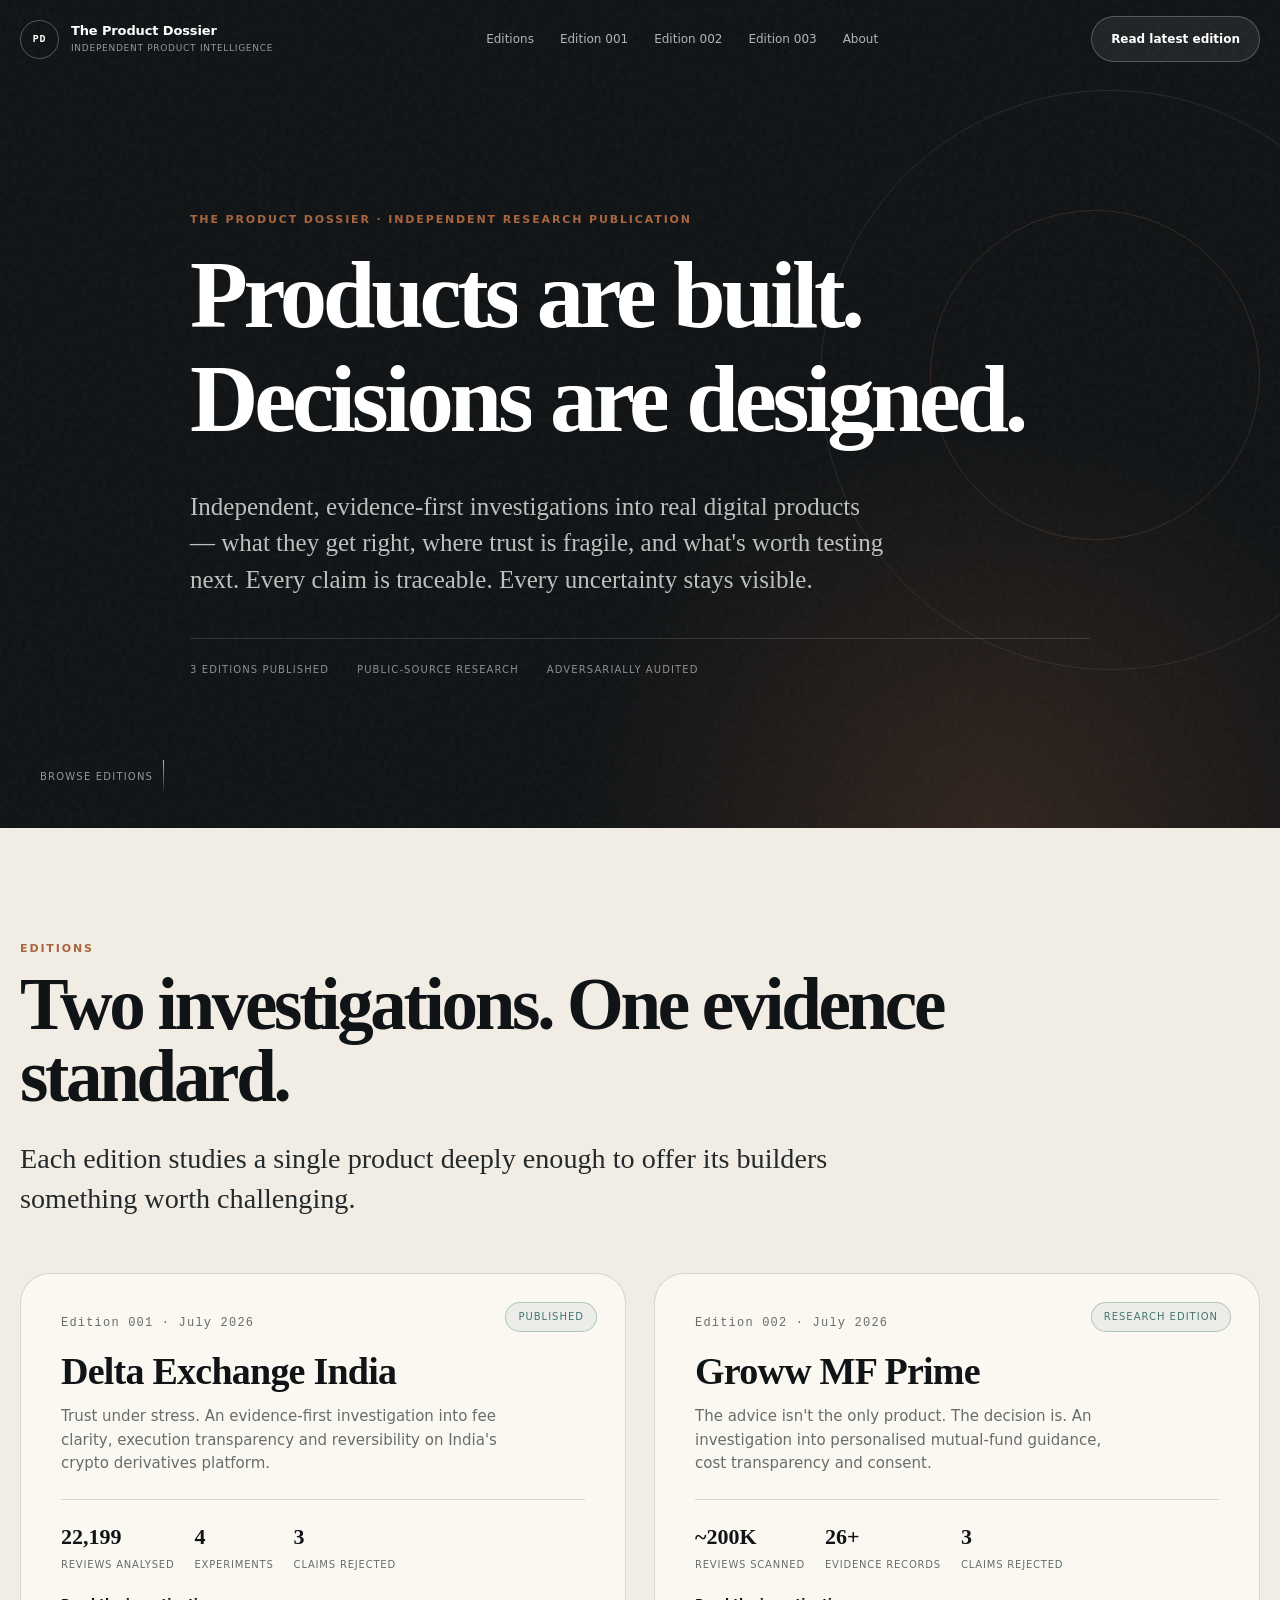
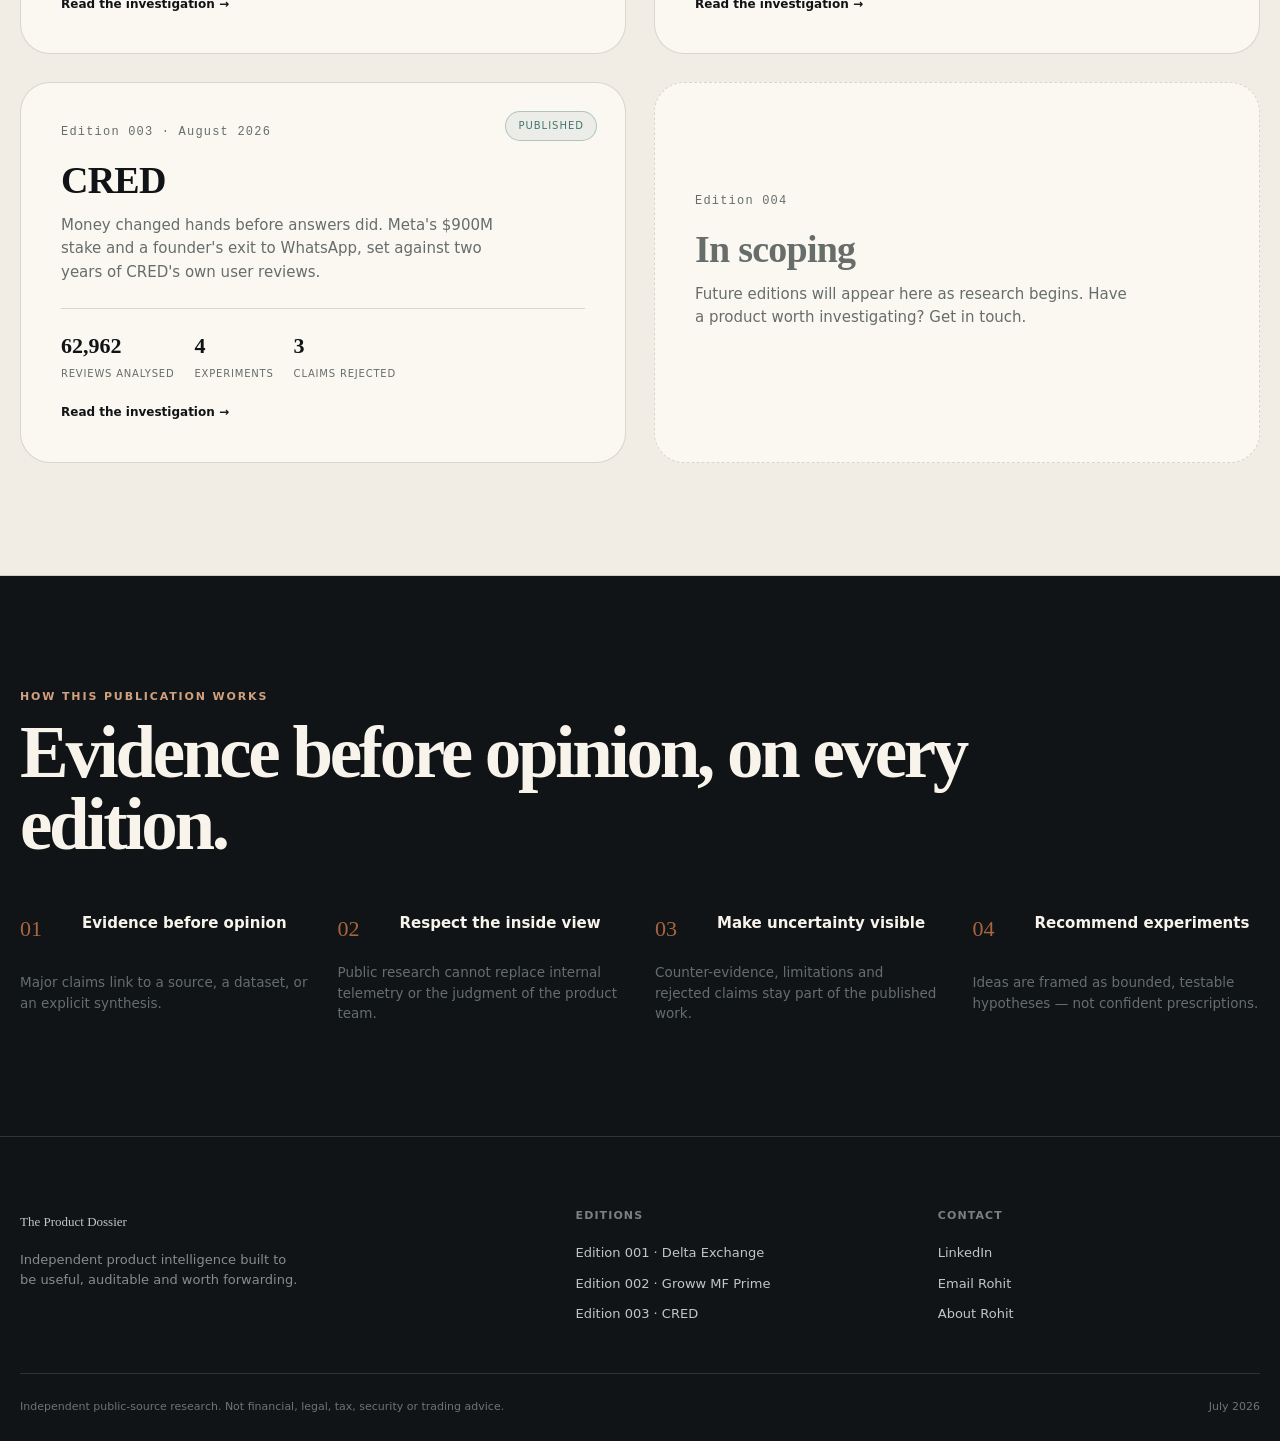
==== commit b06eb388: "Add files via upload" ====
--- a/index.html
+++ b/index.html
@@ -185,16 +185,17 @@
         <a href="#editions">Editions</a>
         <a href="edition.html">Edition 001</a>
         <a href="edition-002.html">Edition 002</a>
+        <a href="edition-003.html">Edition 003</a>
         <a href="about.html">About</a>
       </nav>
       <div class="header-actions">
-        <a class="button button-quiet small" href="edition-002.html">Read latest edition</a>
+        <a class="button button-quiet small" href="edition-003.html">Read latest edition</a>
         <button class="menu-button" type="button" aria-label="Open navigation" aria-expanded="false" data-menu-button><span></span><span></span></button>
       </div>
     </div>
   </header>
   <nav class="mobile-menu" aria-label="Mobile navigation" data-mobile-menu>
-    <a href="#editions">Editions</a><a href="edition.html">Edition 001</a><a href="edition-002.html">Edition 002</a><a href="about.html">About</a>
+    <a href="#editions">Editions</a><a href="edition.html">Edition 001</a><a href="edition-002.html">Edition 002</a><a href="edition-003.html">Edition 003</a><a href="about.html">About</a>
   </nav>
 
   <main id="main">
@@ -207,7 +208,7 @@
         <h1 class="hero-title" data-split-text>Products are built. Decisions are designed.</h1>
         <p class="hero-deck reveal">Independent, evidence-first investigations into real digital products — what they get right, where trust is fragile, and what's worth testing next. Every claim is traceable. Every uncertainty stays visible.</p>
         <div class="hero-meta reveal">
-          <span>2 editions published</span>
+          <span>3 editions published</span>
           <span>Public-source research</span>
           <span>Adversarially audited</span>
         </div>
@@ -248,8 +249,21 @@
             <span class="edition-cta">Read the investigation →</span>
           </a>
 
+          <a class="edition-card reveal" href="edition-003.html">
+            <span class="edition-status published">Published</span>
+            <span class="ed-number">Edition 003 · August 2026</span>
+            <h2>CRED</h2>
+            <p>Money changed hands before answers did. Meta's $900M stake and a founder's exit to WhatsApp, set against two years of CRED's own user reviews.</p>
+            <div class="edition-stats">
+              <div><strong>62,962</strong><span>Reviews analysed</span></div>
+              <div><strong>4</strong><span>Experiments</span></div>
+              <div><strong>3</strong><span>Claims rejected</span></div>
+            </div>
+            <span class="edition-cta">Read the investigation →</span>
+          </a>
+
           <div class="edition-card future reveal">
-            <span class="ed-number">Edition 003</span>
+            <span class="ed-number">Edition 004</span>
             <h2>In scoping</h2>
             <p>Future editions will appear here as research begins. Have a product worth investigating? Get in touch.</p>
           </div>
@@ -274,7 +288,7 @@
   <footer class="site-footer">
     <div class="container footer-grid">
       <div><a class="footer-brand" href="index.html">The Product Dossier</a><p>Independent product intelligence built to be useful, auditable and worth forwarding.</p></div>
-      <div><strong>Editions</strong><a href="edition.html">Edition 001 · Delta Exchange</a><a href="edition-002.html">Edition 002 · Groww MF Prime</a></div>
+      <div><strong>Editions</strong><a href="edition.html">Edition 001 · Delta Exchange</a><a href="edition-002.html">Edition 002 · Groww MF Prime</a><a href="edition-003.html">Edition 003 · CRED</a></div>
       <div><strong>Contact</strong><a href="https://www.linkedin.com/in/rohit-singh-panwar" target="_blank" rel="noopener noreferrer">LinkedIn</a><a href="mailto:rohitsinghpanwar190796@gmail.com?subject=The%20Product%20Dossier">Email Rohit</a><a href="about.html">About Rohit</a></div>
     </div>
     <div class="container footer-bottom"><span>Independent public-source research. Not financial, legal, tax, security or trading advice.</span><span>July 2026</span></div>
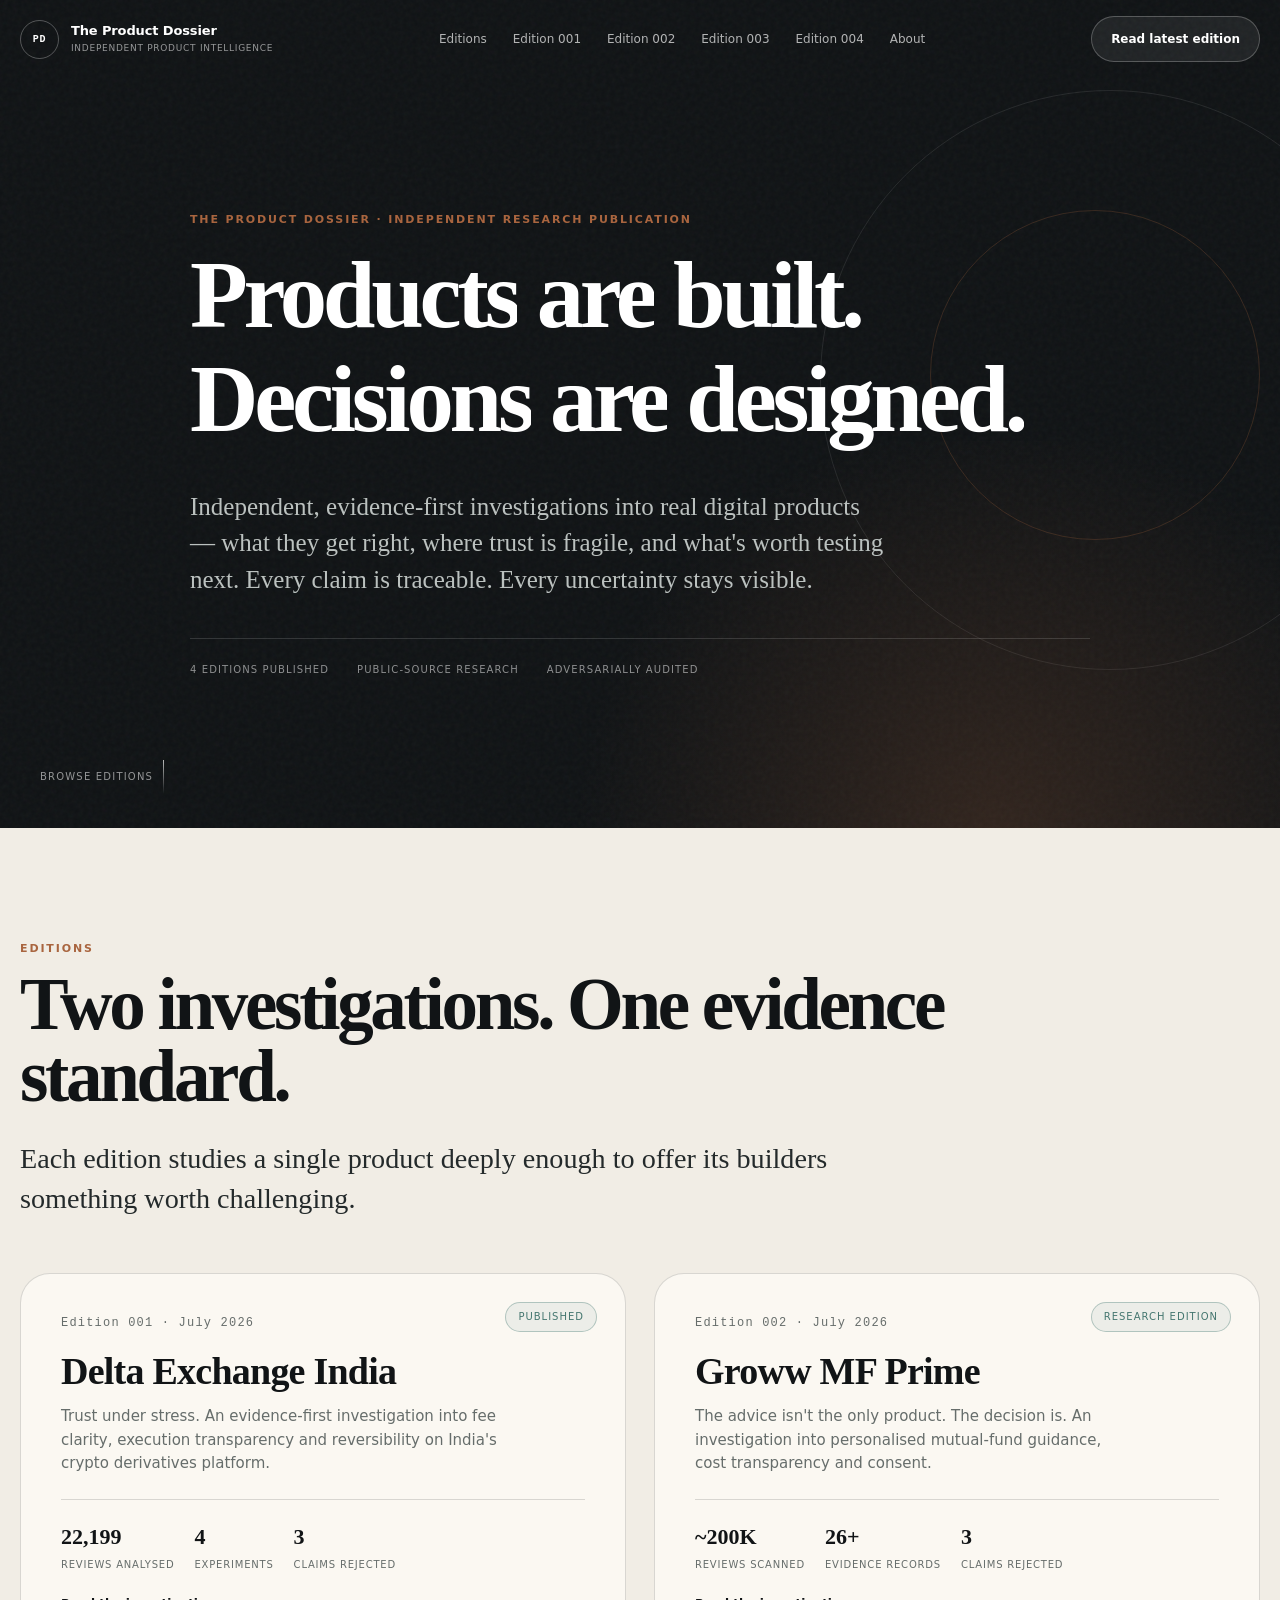
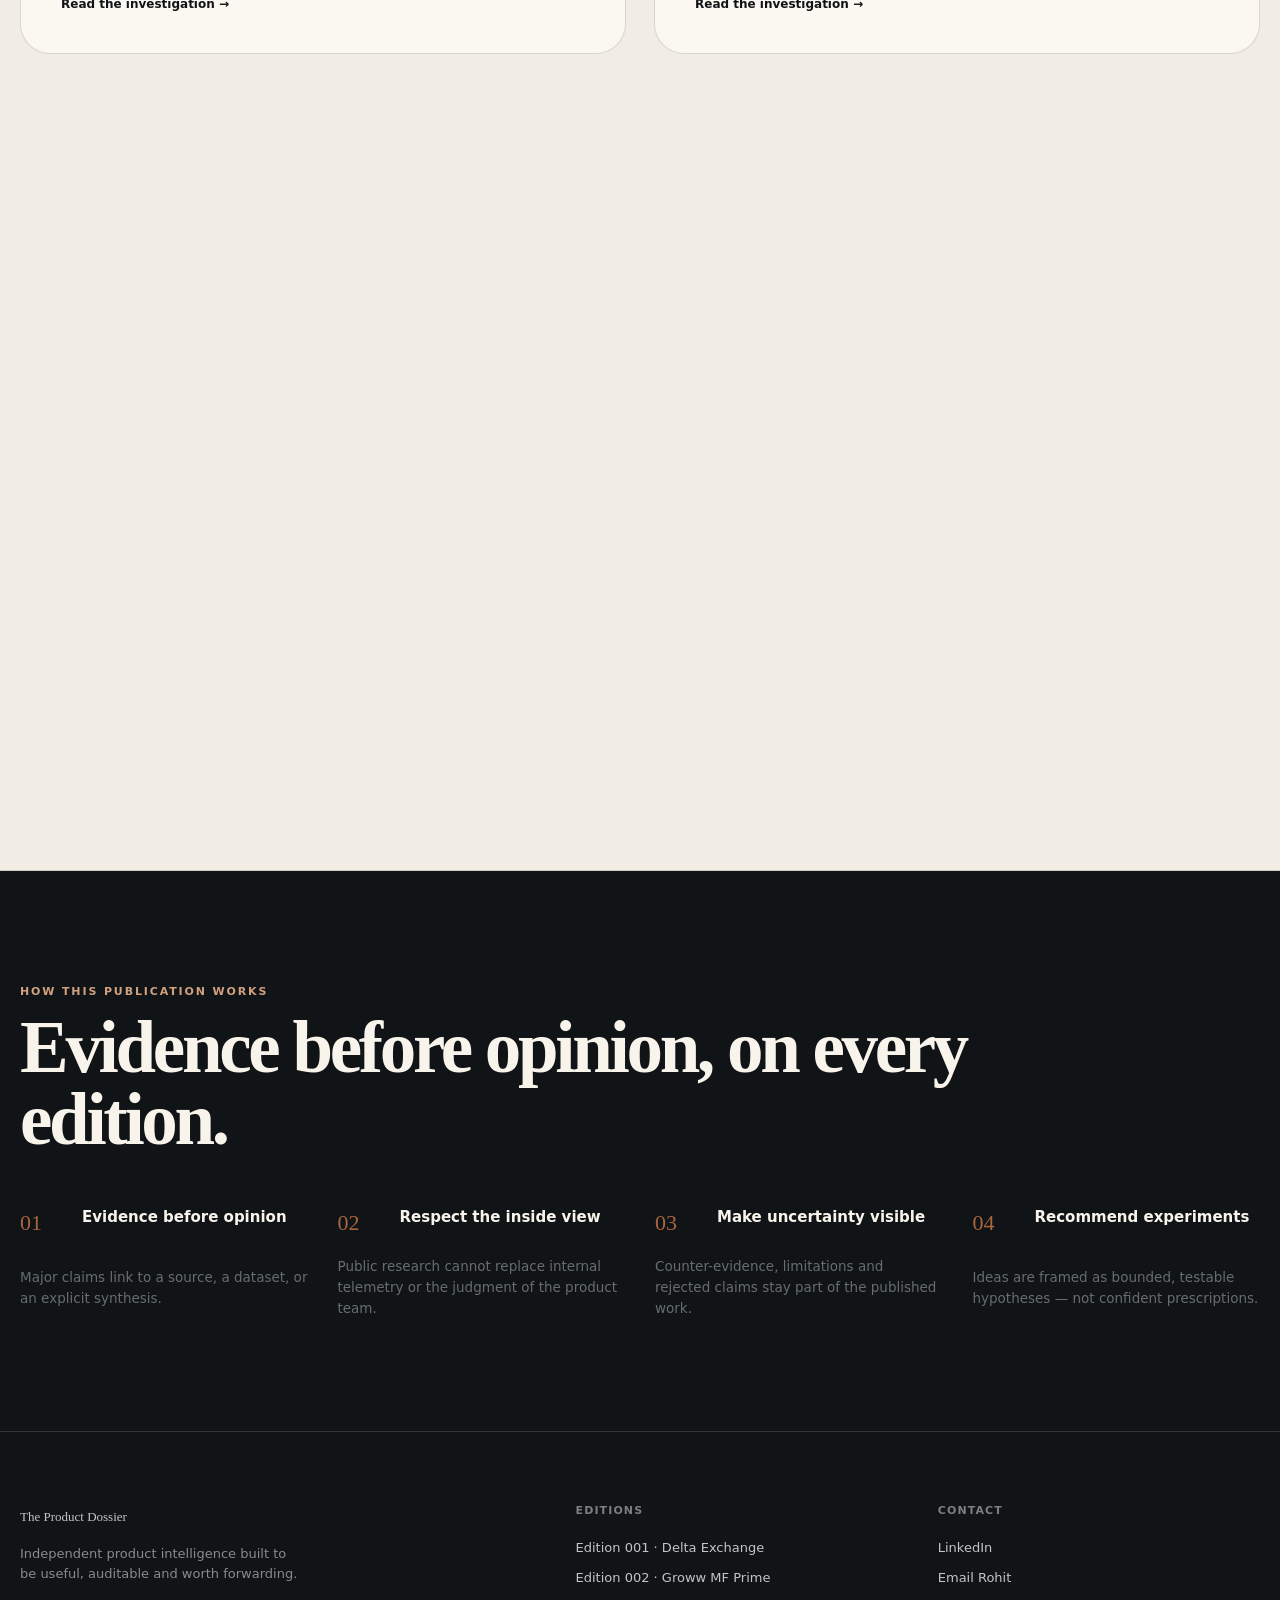
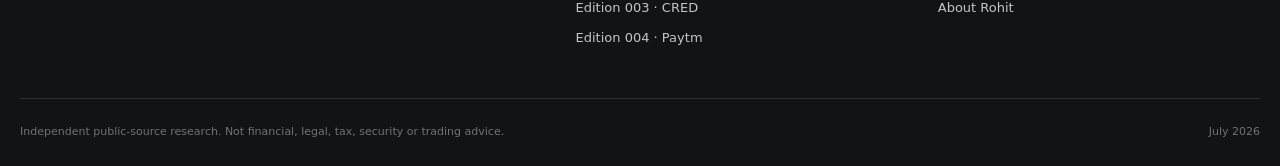
==== commit 5e2f03ee: "Add files via upload" ====
--- a/index.html
+++ b/index.html
@@ -186,16 +186,17 @@
         <a href="edition.html">Edition 001</a>
         <a href="edition-002.html">Edition 002</a>
         <a href="edition-003.html">Edition 003</a>
+        <a href="edition-004.html">Edition 004</a>
         <a href="about.html">About</a>
       </nav>
       <div class="header-actions">
-        <a class="button button-quiet small" href="edition-003.html">Read latest edition</a>
+        <a class="button button-quiet small" href="edition-004.html">Read latest edition</a>
         <button class="menu-button" type="button" aria-label="Open navigation" aria-expanded="false" data-menu-button><span></span><span></span></button>
       </div>
     </div>
   </header>
   <nav class="mobile-menu" aria-label="Mobile navigation" data-mobile-menu>
-    <a href="#editions">Editions</a><a href="edition.html">Edition 001</a><a href="edition-002.html">Edition 002</a><a href="edition-003.html">Edition 003</a><a href="about.html">About</a>
+    <a href="#editions">Editions</a><a href="edition.html">Edition 001</a><a href="edition-002.html">Edition 002</a><a href="edition-003.html">Edition 003</a><a href="edition-004.html">Edition 004</a><a href="about.html">About</a>
   </nav>
 
   <main id="main">
@@ -208,7 +209,7 @@
         <h1 class="hero-title" data-split-text>Products are built. Decisions are designed.</h1>
         <p class="hero-deck reveal">Independent, evidence-first investigations into real digital products — what they get right, where trust is fragile, and what's worth testing next. Every claim is traceable. Every uncertainty stays visible.</p>
         <div class="hero-meta reveal">
-          <span>3 editions published</span>
+          <span>4 editions published</span>
           <span>Public-source research</span>
           <span>Adversarially audited</span>
         </div>
@@ -262,8 +263,21 @@
             <span class="edition-cta">Read the investigation →</span>
           </a>
 
+          <a class="edition-card reveal" href="edition-004.html">
+            <span class="edition-status published">Published</span>
+            <span class="ed-number">Edition 004 · August 2026</span>
+            <h2>Paytm</h2>
+            <p>Know before you choose. A fixed-criteria comparison of Paytm, PhonePe and MobiKwik on who you're actually borrowing from, set against RBI's cancellation of Paytm Payments Bank's own licence.</p>
+            <div class="edition-stats">
+              <div><strong>3</strong><span>Platforms compared</span></div>
+              <div><strong>4</strong><span>Experiments</span></div>
+              <div><strong>4</strong><span>Claims rejected</span></div>
+            </div>
+            <span class="edition-cta">Read the investigation →</span>
+          </a>
+
           <div class="edition-card future reveal">
-            <span class="ed-number">Edition 004</span>
+            <span class="ed-number">Edition 005</span>
             <h2>In scoping</h2>
             <p>Future editions will appear here as research begins. Have a product worth investigating? Get in touch.</p>
           </div>
@@ -288,7 +302,7 @@
   <footer class="site-footer">
     <div class="container footer-grid">
       <div><a class="footer-brand" href="index.html">The Product Dossier</a><p>Independent product intelligence built to be useful, auditable and worth forwarding.</p></div>
-      <div><strong>Editions</strong><a href="edition.html">Edition 001 · Delta Exchange</a><a href="edition-002.html">Edition 002 · Groww MF Prime</a><a href="edition-003.html">Edition 003 · CRED</a></div>
+      <div><strong>Editions</strong><a href="edition.html">Edition 001 · Delta Exchange</a><a href="edition-002.html">Edition 002 · Groww MF Prime</a><a href="edition-003.html">Edition 003 · CRED</a><a href="edition-004.html">Edition 004 · Paytm</a></div>
       <div><strong>Contact</strong><a href="https://www.linkedin.com/in/rohit-singh-panwar" target="_blank" rel="noopener noreferrer">LinkedIn</a><a href="mailto:rohitsinghpanwar190796@gmail.com?subject=The%20Product%20Dossier">Email Rohit</a><a href="about.html">About Rohit</a></div>
     </div>
     <div class="container footer-bottom"><span>Independent public-source research. Not financial, legal, tax, security or trading advice.</span><span>July 2026</span></div>
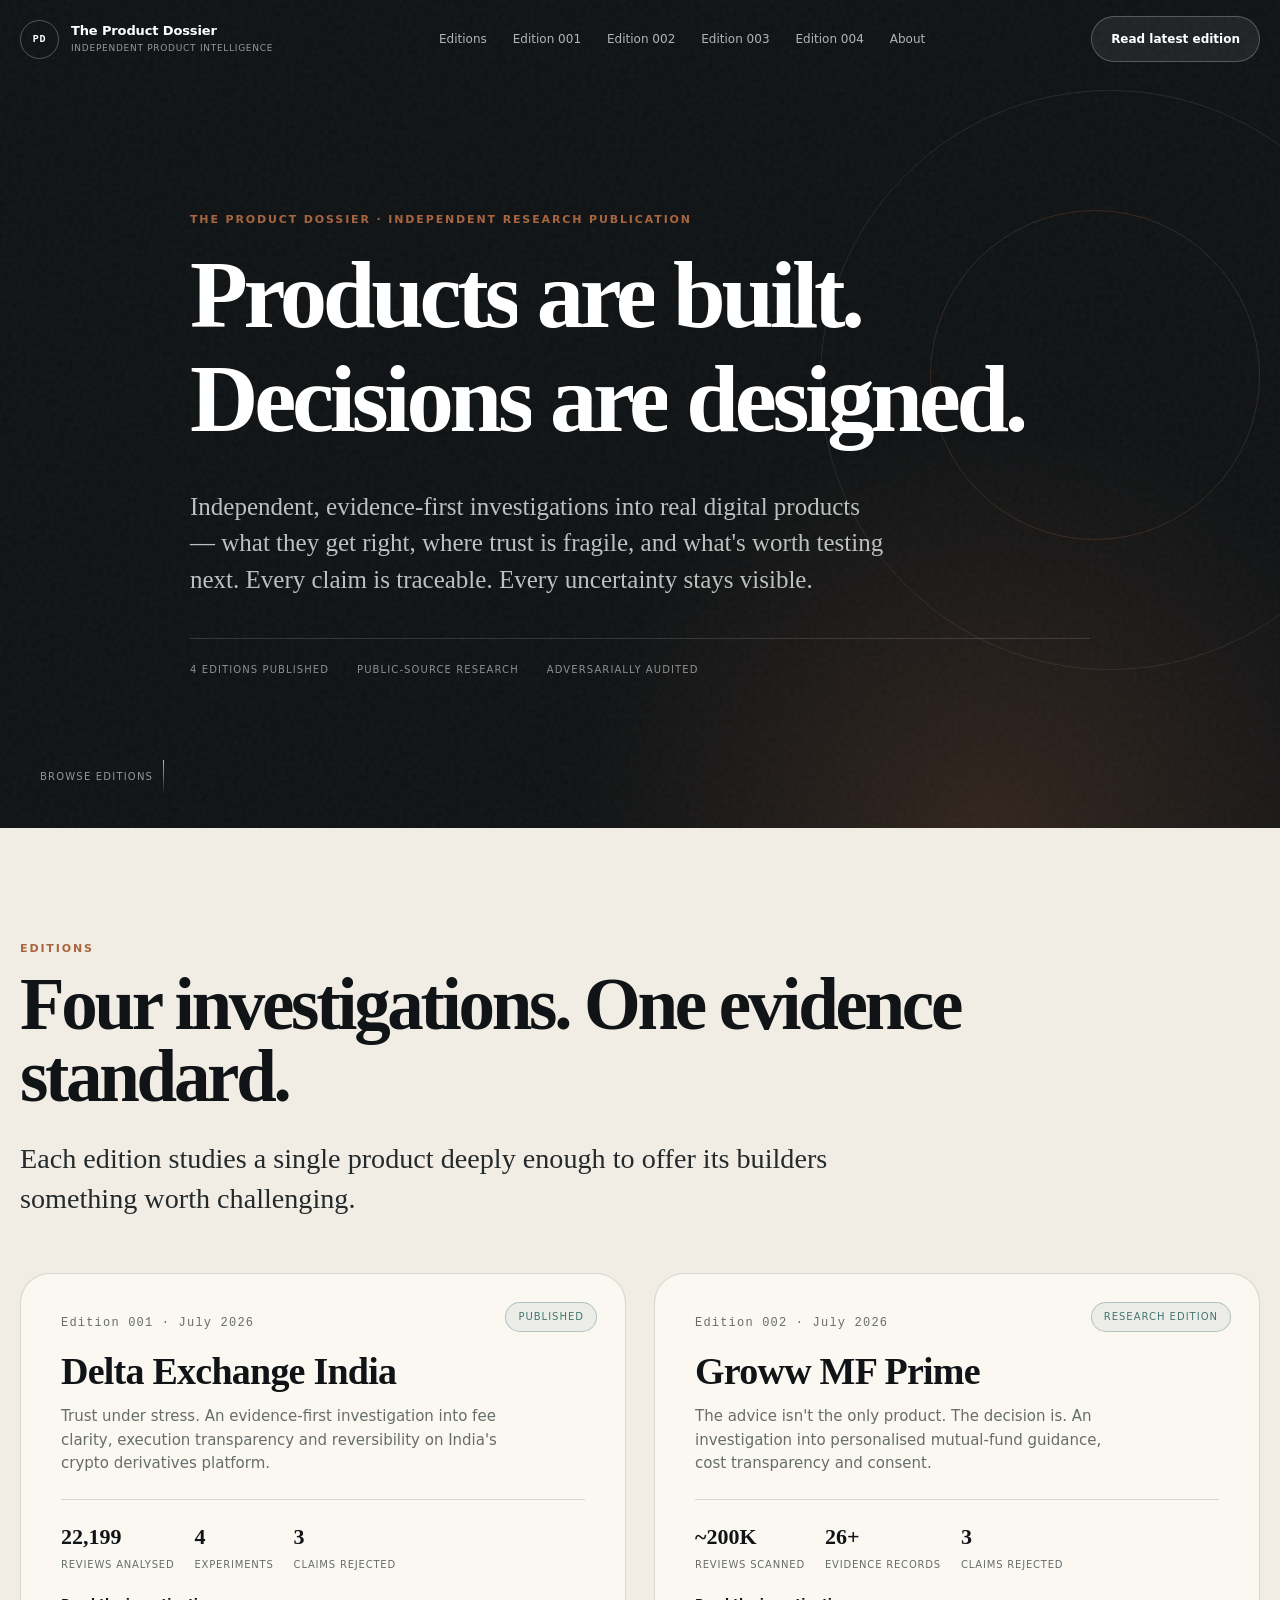
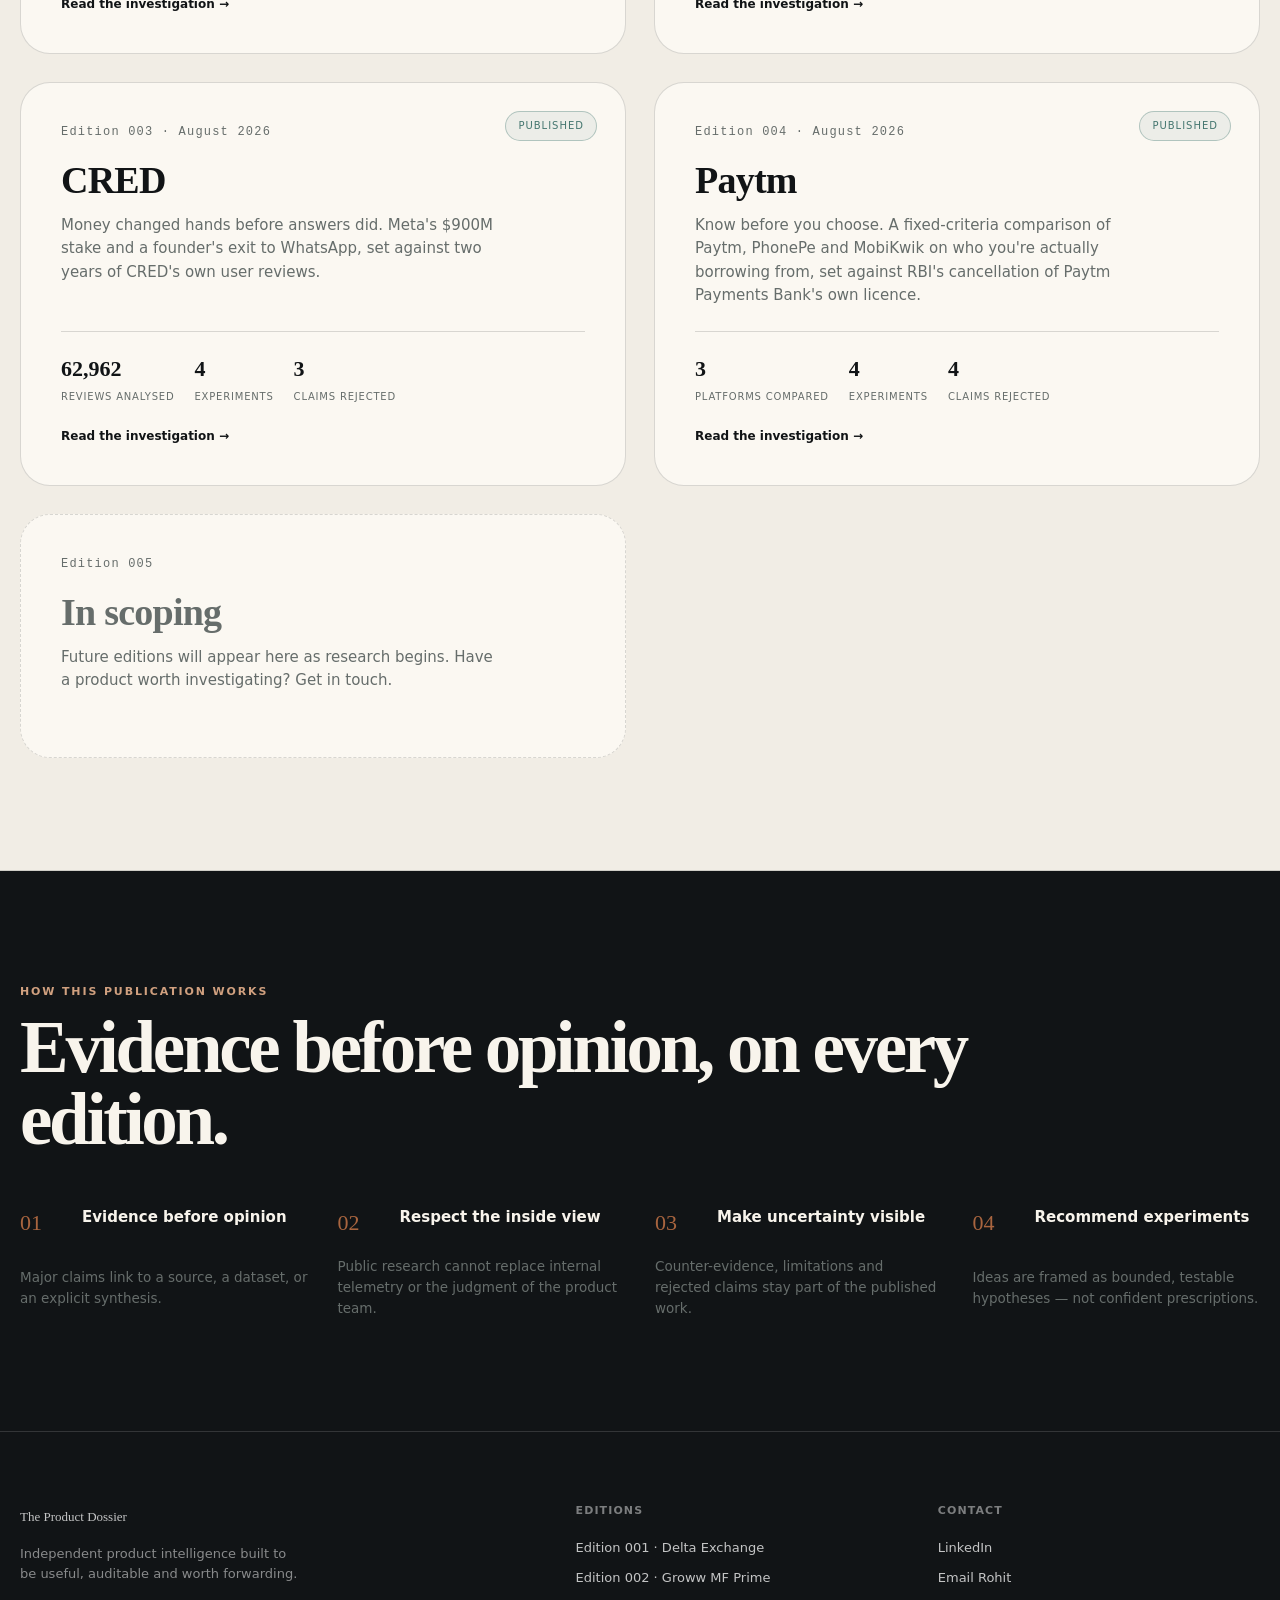
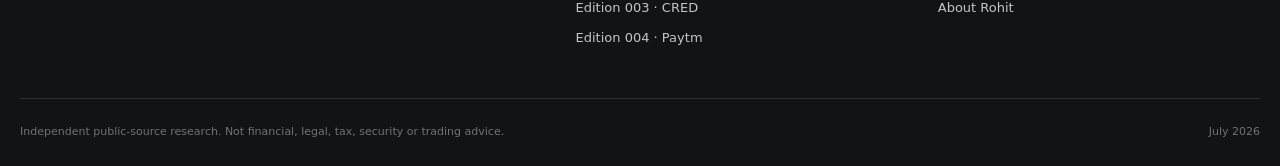
==== commit ef7ccc24: "Add files via upload" ====
--- a/index.html
+++ b/index.html
@@ -220,7 +220,7 @@
     <section class="section" id="editions">
       <div class="container">
         <div class="section-label reveal">Editions</div>
-        <h2 class="display-heading reveal">Two investigations. One evidence standard.</h2>
+        <h2 class="display-heading reveal">Four investigations. One evidence standard.</h2>
         <p class="section-lede reveal">Each edition studies a single product deeply enough to offer its builders something worth challenging.</p>
 
         <div class="editions-grid">
